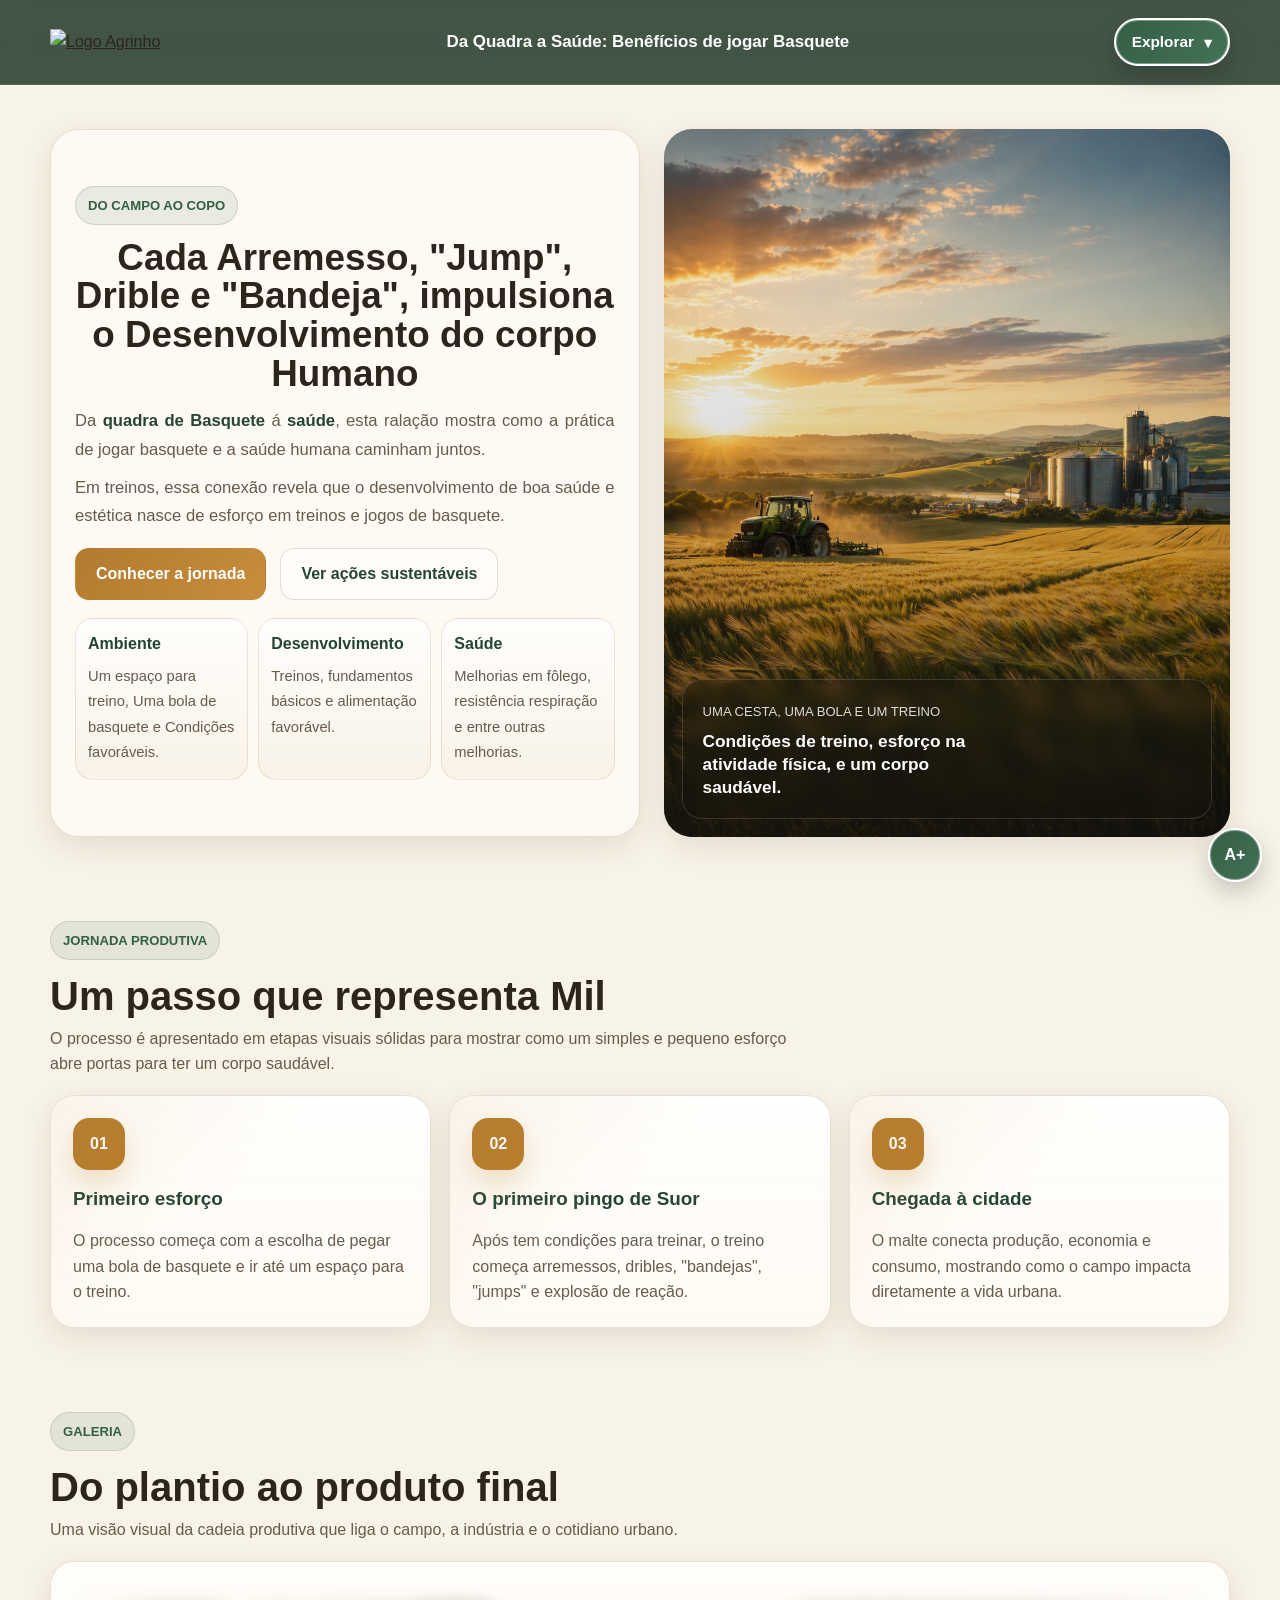
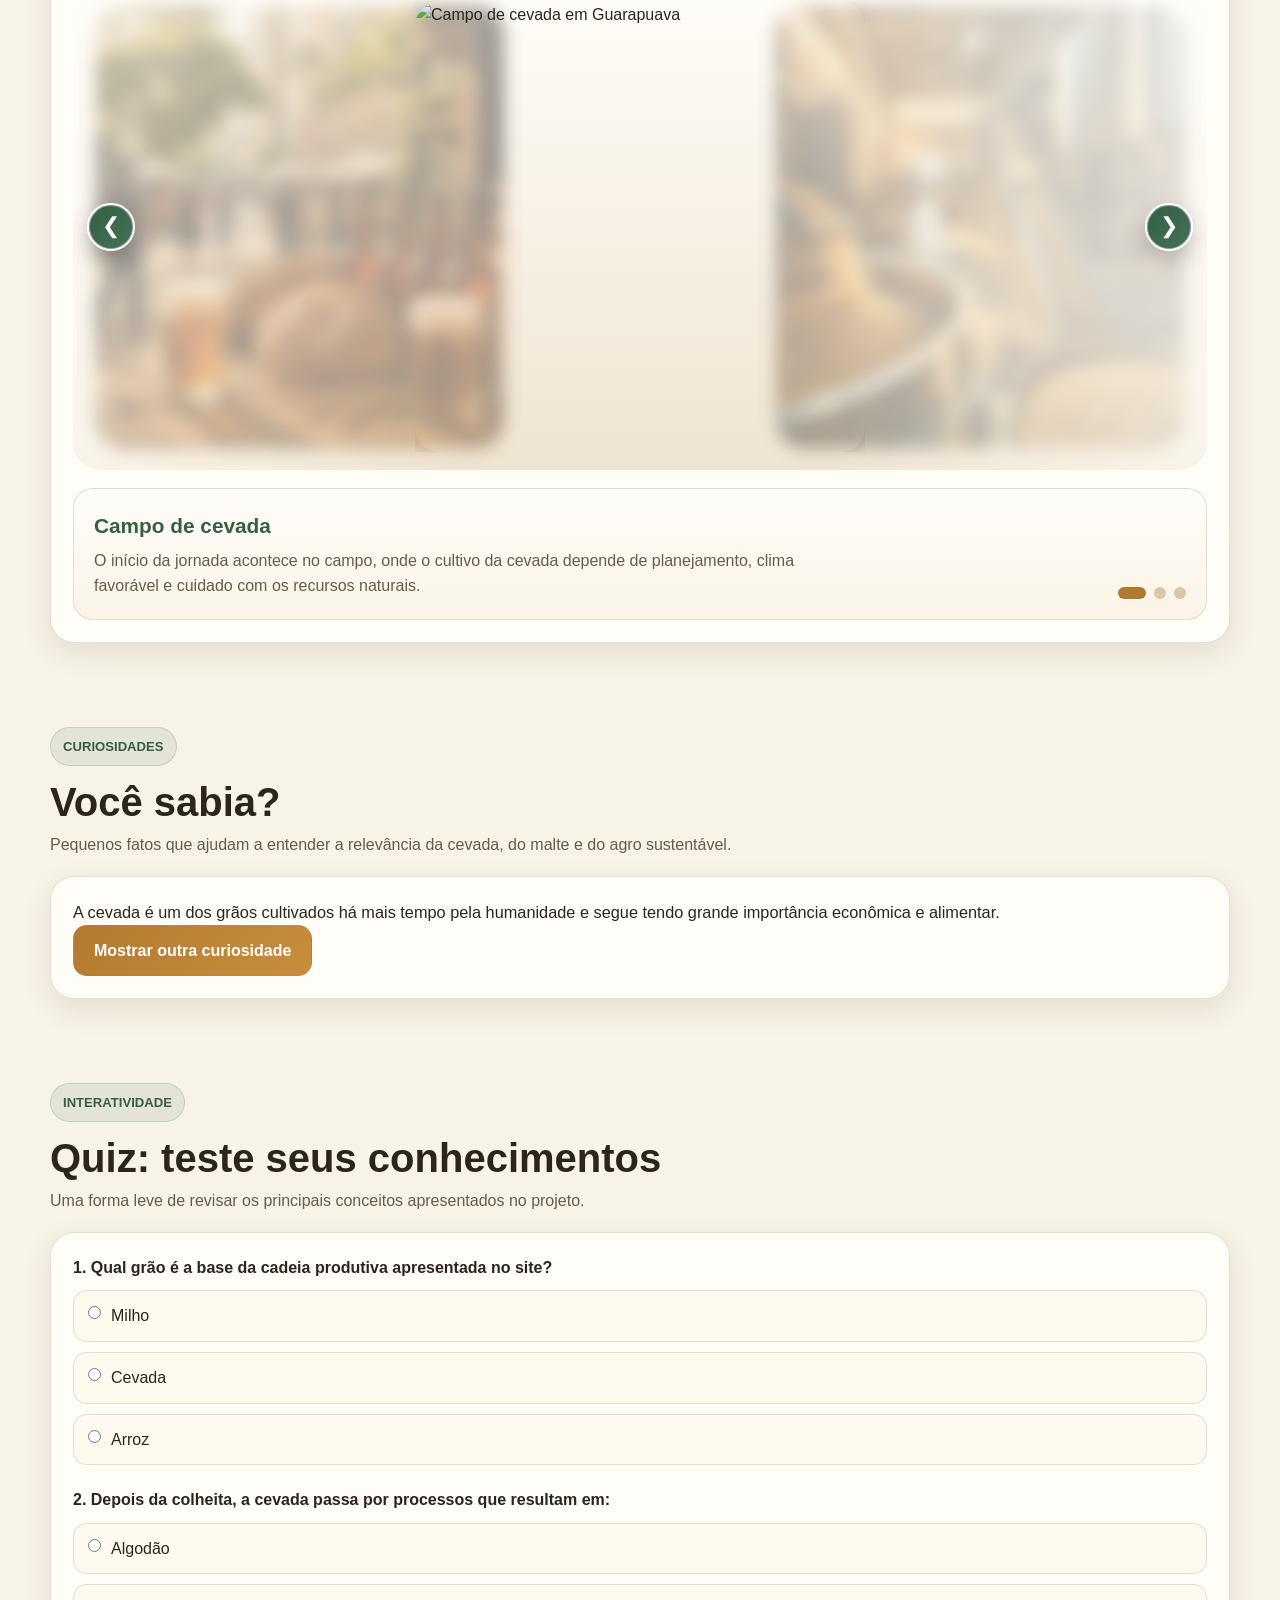
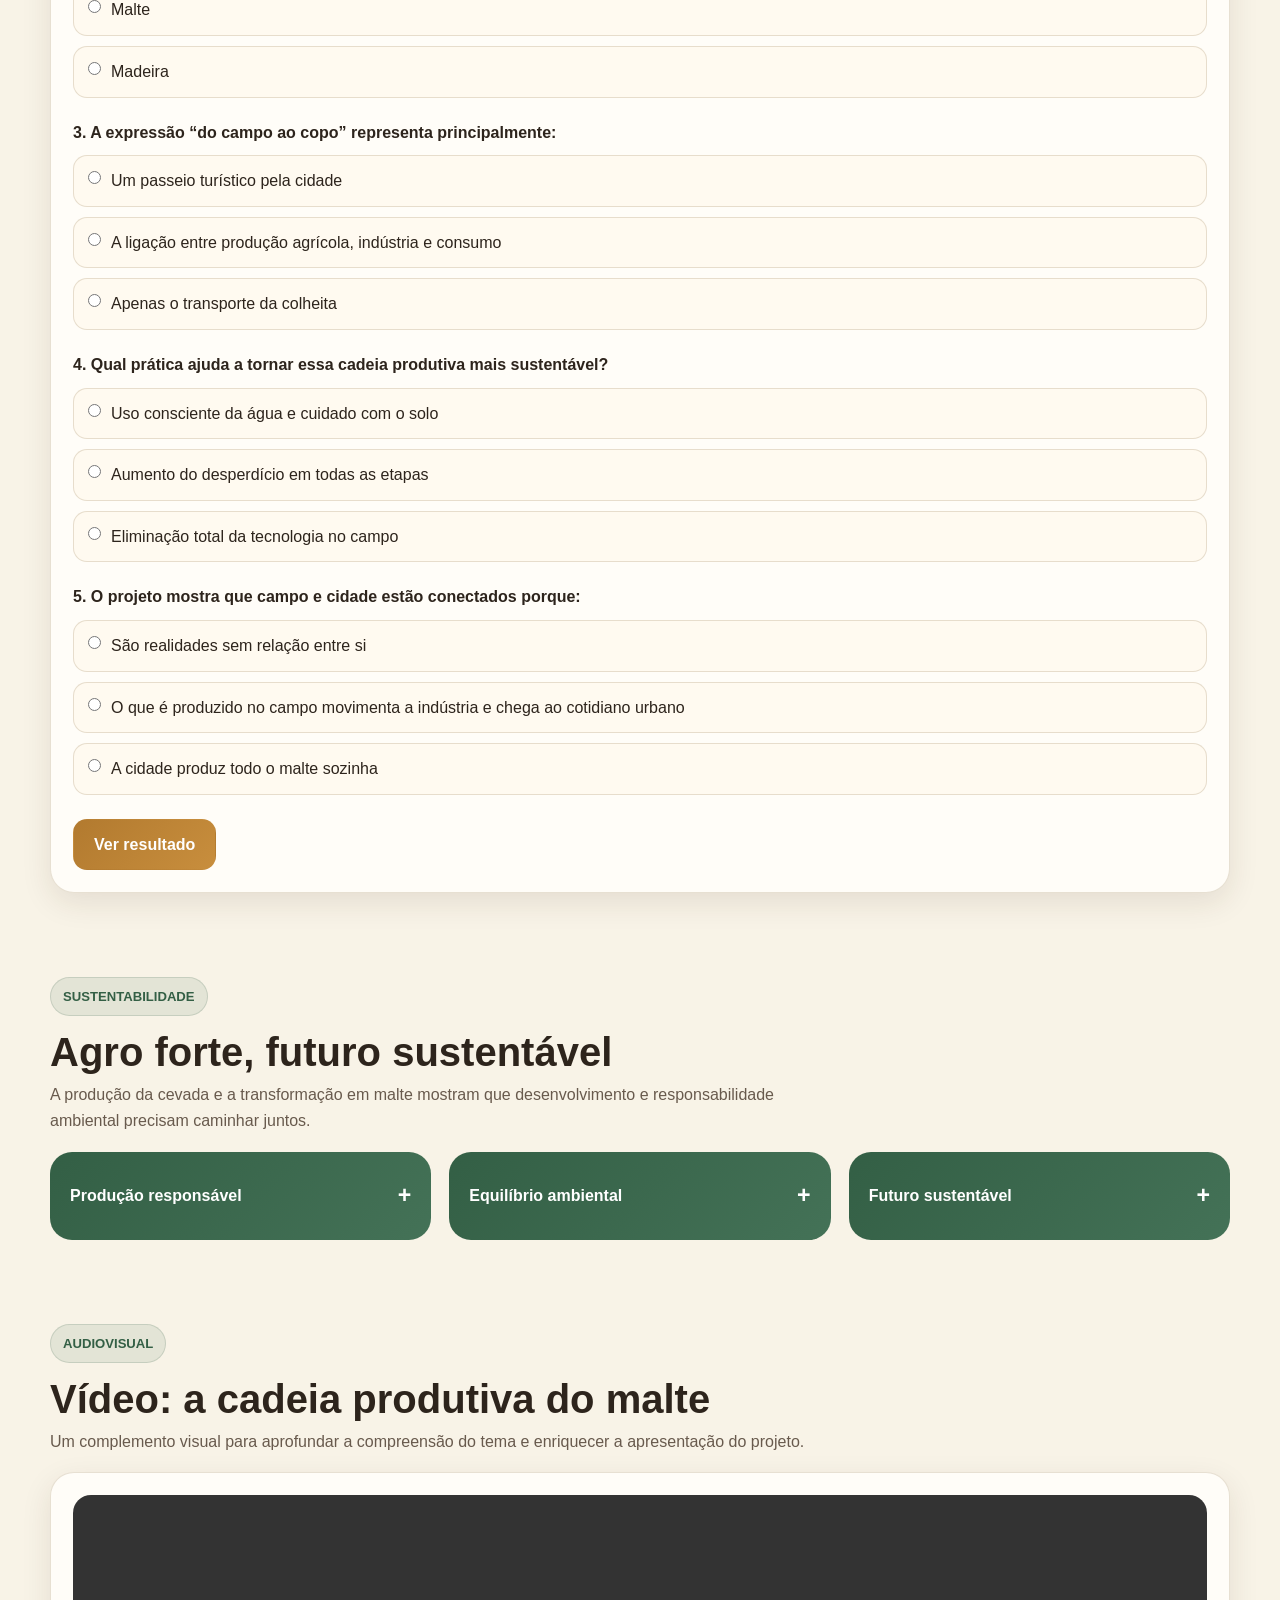
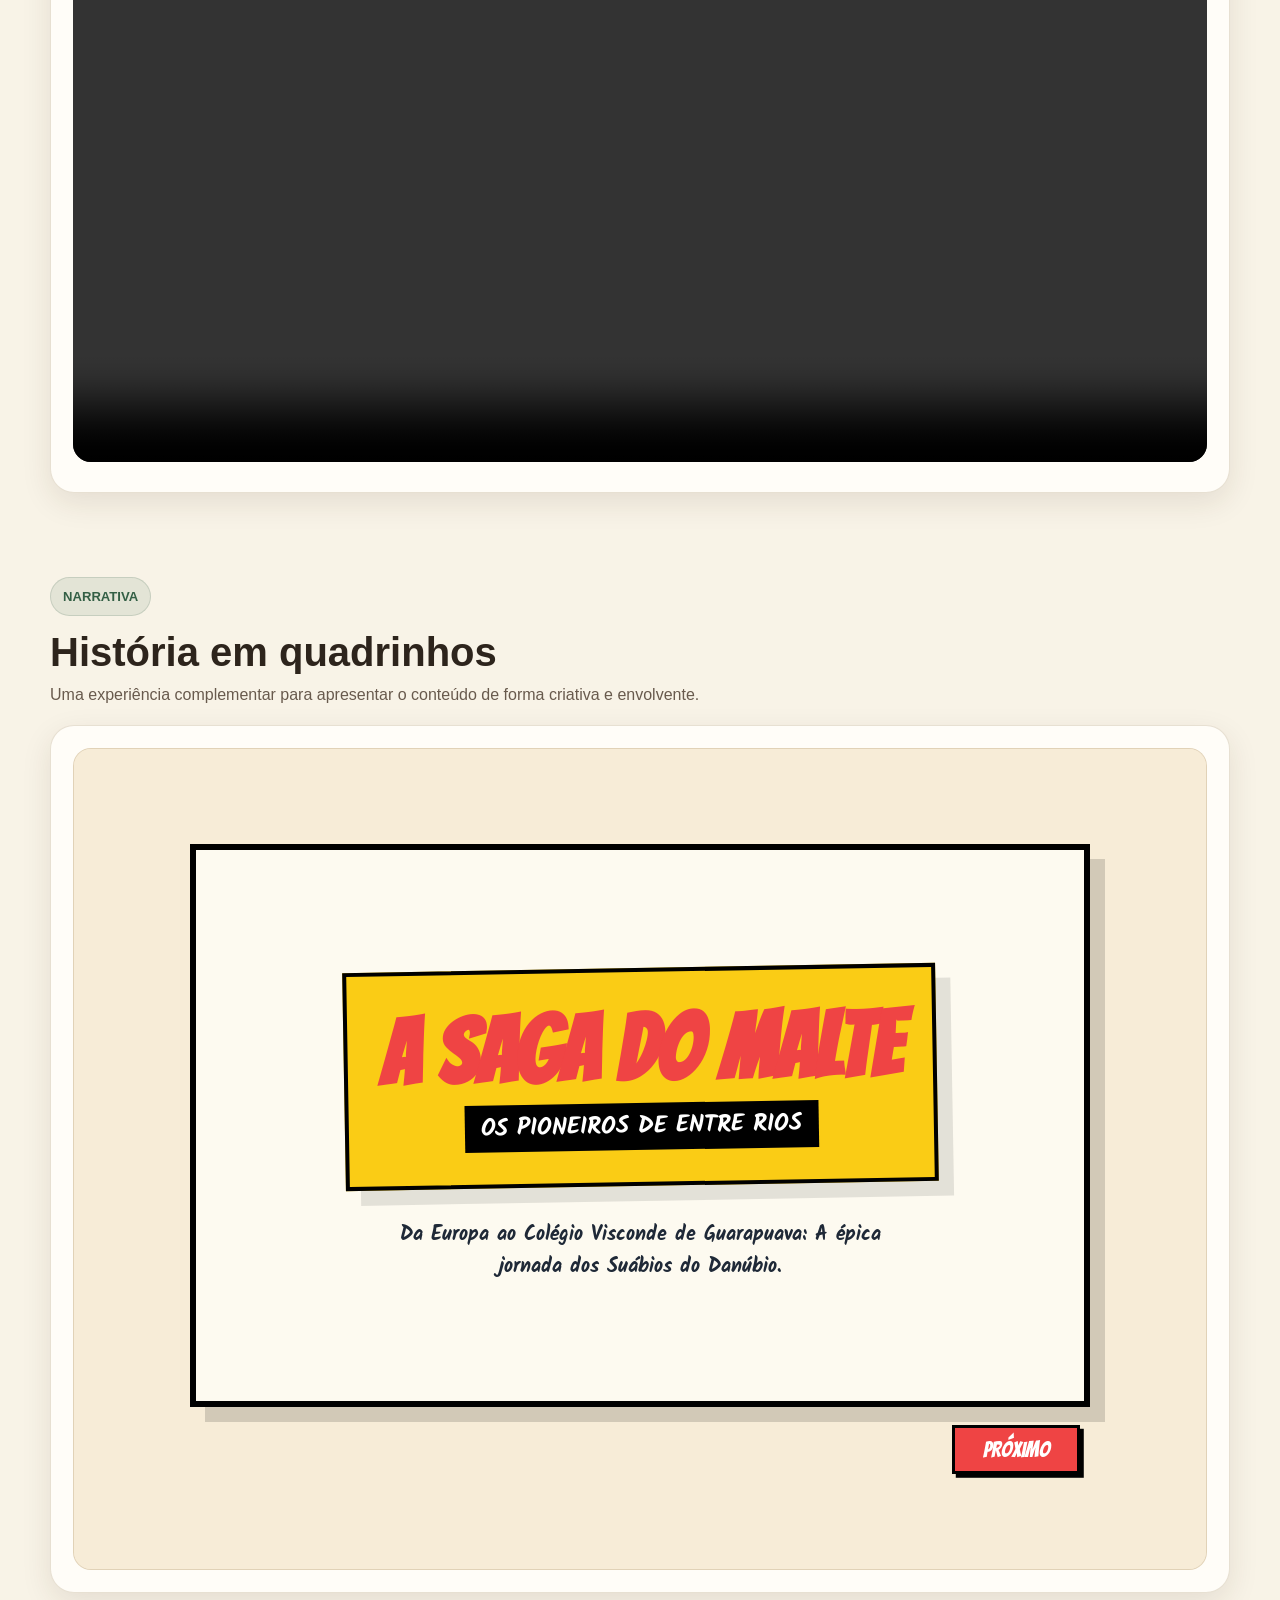
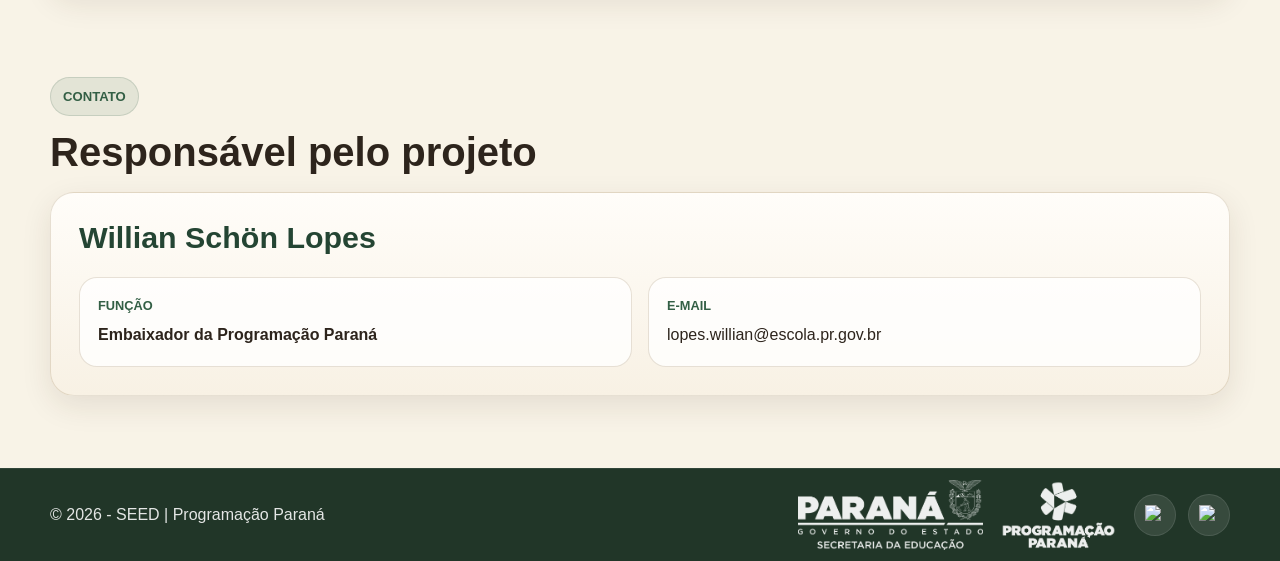
==== index.html @ a64a6c8f "Update index.html" ====
<!DOCTYPE html>
<html lang="pt-BR">
<head>
  <meta charset="UTF-8" />
  <meta name="viewport" content="width=device-width, initial-scale=1.0" />
  <title>Do Campo ao Copo</title>
  <meta name="description" content="Projeto sobre a jornada da cevada ao malte, conectando agro, tecnologia, sustentabilidade e cidade." />
  <link rel="stylesheet" href="style.css" />
</head>
<body>
  <!-- Cabeçalho fixo: reúne logo, título do projeto e menus de navegação. -->
  <header class="header" id="topo">
    <div class="header-inner">
      <a class="logo" href="#inicio" aria-label="Voltar ao início">
        <img src="./img/logo.png" alt="Logo Agrinho" />
      </a>

      <div class="site-title">Da Quadra a Saúde: Benêfícios de jogar Basquete</div>

      <nav class="navbar" aria-label="Navegação principal">
        <!-- Menu desktop: botão "Explorar" abre a lista de seções do site. -->
        <div class="nav-desktop">
          <div class="nav-more">
            <button class="nav-more-btn" id="nav-more-btn" type="button" aria-expanded="false" aria-controls="nav-more-panel">
              <span>Explorar</span>
              <span class="nav-more-arrow" aria-hidden="true">▾</span>
            </button>
            <div class="nav-more-panel" id="nav-more-panel">
              <a href="#jornada">Jornada</a>
              <a href="#galeria">Galeria</a>
              <a href="#curiosidades">Curiosidades</a>
              <a href="#quiz">Quiz</a>
              <a href="#sustentabilidade">Sustentabilidade</a>
              <a href="#video">Vídeo</a>
              <a href="#hq">HQ</a>
              <a href="#contato">Contato</a>
            </div>
          </div>
        </div>

        <!-- Menu mobile: aparece em telas menores e é controlado pelo script.js. -->
        <button class="hamburger" id="menu-toggle" aria-label="Abrir menu" aria-controls="nav-links" aria-expanded="false">
          ☰
        </button>

        <ul class="nav-links" id="nav-links">
          <li><a href="#jornada">Jornada</a></li>
          <li><a href="#galeria">Galeria</a></li>
          <li><a href="#curiosidades">Curiosidades</a></li>
          <li><a href="#quiz">Quiz</a></li>
          <li><a href="#sustentabilidade">Sustentabilidade</a></li>
          <li><a href="#video">Vídeo</a></li>
          <li><a href="#hq">HQ</a></li>
          <li><a href="#contato">Contato</a></li>
        </ul>
      </nav>
    </div>
  </header>

  <!-- Botão flutuante de acessibilidade: abre opções de fonte e alto contraste. -->
  <button id="accessibility-btn" class="accessibility-fixed" aria-label="Menu de acessibilidade" aria-expanded="false">
    A+
  </button>

  <div id="accessibility-menu" class="accessibility-menu hidden" role="dialog" aria-label="Menu de acessibilidade">
    <button type="button" data-accessibility-action="increase-font">Aumentar fonte</button>
    <button type="button" data-accessibility-action="decrease-font">Diminuir fonte</button>
    <button type="button" data-accessibility-action="toggle-contrast">Alto contraste</button>
  </div>

  <main>
    <!-- Início/Hero: apresenta o tema central e os principais caminhos do site. -->
    <section id="inicio" class="hero-section reveal">
      <div class="hero-shell">
        <div class="hero-copy">
          <span class="eyebrow">Do campo ao copo</span>
          <h1>Cada Arremesso, "Jump", Drible e "Bandeja", impulsiona o Desenvolvimento do corpo Humano</h1>
          <p>
            Da <strong>quadra de Basquete</strong> á <strong> saúde</strong>,
            esta ralação mostra como a prática de jogar basquete e a saúde humana caminham juntos.
          </p>
          <p>
            Em treinos, essa conexão revela que o desenvolvimento de boa saúde e estética nasce de esforço em treinos e jogos de basquete.
        
          </p>

          <div class="hero-actions">
            <a class="action-btn" href="#jornada">Conhecer a jornada</a>
            <a class="secondary-btn" href="#sustentabilidade">Ver ações sustentáveis</a>
          </div>

          <div class="hero-points" aria-label="Pontos centrais do projeto">
            <div class="hero-point">
              <strong>Ambiente</strong>
              <span> Um espaço para treino, Uma bola de basquete e Condições favoráveis.</span>
            </div>
            <div class="hero-point">
              <strong>Desenvolvimento</strong>
              <span>Treinos, fundamentos básicos e alimentação favorável.</span>
            </div>
            <div class="hero-point">
              <strong>Saúde</strong>
              <span>Melhorias em fôlego, resistência respiração e entre outras melhorias.</span>
            </div>
          </div>
        </div>

        <div class="hero-visual">
          <div class="hero-image-card">
            <img src="./img/Hero.png" alt="Campo de cevada em Guarapuava" />
            <div class="hero-image-overlay">
              <span>Uma cesta, uma bola e um treino</span>
              <strong>Condições de treino, esforço na atividade física, e um corpo saudável.</strong>
            </div>
          </div>
        </div>
      </div>
    </section>

    <!-- Jornada: explica as etapas da cadeia produtiva da cevada ao malte. -->
    <section id="jornada" class="content-section reveal">
      <div class="section-heading">
        <span class="section-tag">Jornada produtiva</span>
        <h2>Um passo que representa Mil</h2>
        <p>O processo é apresentado em etapas visuais sólidas para mostrar como um simples e pequeno esforço abre portas para ter um corpo saudável.</p>
      </div>

      <div class="process-grid">
        <article class="surface-block process-card">
          <div class="process-number">01</div>
          <h3>Primeiro esforço</h3>
          <p>O processo começa com a escolha de pegar uma bola de basquete e ir até um espaço para o treino.</p>
        </article>

        <article class="surface-block process-card">
          <div class="process-number">02</div>
          <h3>O primeiro pingo de Suor</h3>
          <p>Após tem condições para treinar, o treino começa arremessos, dribles, "bandejas", "jumps" e explosão de reação.</p>
        </article>

        <article class="surface-block process-card">
          <div class="process-number">03</div>
          <h3>Chegada à cidade</h3>
          <p>O malte conecta produção, economia e consumo, mostrando como o campo impacta diretamente a vida urbana.</p>
        </article>
      </div>
    </section>

    <!-- Galeria: carrossel de imagens controlado por botões, pontos e rotação automática. -->
    <section id="galeria" class="content-section reveal">
      <div class="section-heading">
        <span class="section-tag">Galeria</span>
        <h2>Do plantio ao produto final</h2>
        <p>Uma visão visual da cadeia produtiva que liga o campo, a indústria e o cotidiano urbano.</p>
      </div>

      <div class="surface-block gallery-block">
        <div class="carousel-wrapper">
          <img class="carousel-preview preview-left" id="carousel-preview-left" alt="" aria-hidden="true" />
          <img class="carousel-preview preview-right" id="carousel-preview-right" alt="" aria-hidden="true" />

          <button class="carousel-btn left" type="button" data-carousel-direction="-1" aria-label="Imagem anterior">&#10094;</button>

          <div class="carousel-slide" id="carousel-slide"></div>

          <button class="carousel-btn right" type="button" data-carousel-direction="1" aria-label="Próxima imagem">&#10095;</button>
        </div>

        <div class="carousel-caption">
          <div>
            <h3 id="carousel-title"></h3>
            <p id="carousel-description"></p>
          </div>
          <div class="carousel-dots" id="carousel-dots" aria-label="Indicadores do carrossel"></div>
        </div>
      </div>
    </section>

    <!-- Curiosidades: mostra frases alternadas pelo botão "Mostrar outra curiosidade". -->
    <section id="curiosidades" class="content-section reveal">
      <div class="section-heading">
        <span class="section-tag">Curiosidades</span>
        <h2>Você sabia?</h2>
        <p>Pequenos fatos que ajudam a entender a relevância da cevada, do malte e do agro sustentável.</p>
      </div>

      <div class="surface-block info-box">
        <p id="fact-text">A cevada é um dos grãos cultivados há mais tempo pela humanidade e segue tendo grande importância econômica e alimentar.</p>
        <button id="fact-btn" class="action-btn" type="button">Mostrar outra curiosidade</button>
      </div>
    </section>

    <!-- Quiz: formulário interativo que calcula a pontuação no JavaScript. -->
    <section id="quiz" class="content-section reveal">
      <div class="section-heading">
        <span class="section-tag">Interatividade</span>
        <h2>Quiz: teste seus conhecimentos</h2>
        <p>Uma forma leve de revisar os principais conceitos apresentados no projeto.</p>
      </div>

      <form id="quiz-form" class="surface-block quiz-form">
        <div class="quiz-question">
          <p><strong>1.</strong> Qual grão é a base da cadeia produtiva apresentada no site?</p>
          <label><input type="radio" name="q1" value="errado" /> Milho</label>
          <label><input type="radio" name="q1" value="certo" /> Cevada</label>
          <label><input type="radio" name="q1" value="errado" /> Arroz</label>
        </div>

        <div class="quiz-question">
          <p><strong>2.</strong> Depois da colheita, a cevada passa por processos que resultam em:</p>
          <label><input type="radio" name="q2" value="errado" /> Algodão</label>
          <label><input type="radio" name="q2" value="certo" /> Malte</label>
          <label><input type="radio" name="q2" value="errado" /> Madeira</label>
        </div>

        <div class="quiz-question">
          <p><strong>3.</strong> A expressão “do campo ao copo” representa principalmente:</p>
          <label><input type="radio" name="q3" value="errado" /> Um passeio turístico pela cidade</label>
          <label><input type="radio" name="q3" value="certo" /> A ligação entre produção agrícola, indústria e consumo</label>
          <label><input type="radio" name="q3" value="errado" /> Apenas o transporte da colheita</label>
        </div>

        <div class="quiz-question">
          <p><strong>4.</strong> Qual prática ajuda a tornar essa cadeia produtiva mais sustentável?</p>
          <label><input type="radio" name="q4" value="certo" /> Uso consciente da água e cuidado com o solo</label>
          <label><input type="radio" name="q4" value="errado" /> Aumento do desperdício em todas as etapas</label>
          <label><input type="radio" name="q4" value="errado" /> Eliminação total da tecnologia no campo</label>
        </div>

        <div class="quiz-question">
          <p><strong>5.</strong> O projeto mostra que campo e cidade estão conectados porque:</p>
          <label><input type="radio" name="q5" value="errado" /> São realidades sem relação entre si</label>
          <label><input type="radio" name="q5" value="certo" /> O que é produzido no campo movimenta a indústria e chega ao cotidiano urbano</label>
          <label><input type="radio" name="q5" value="errado" /> A cidade produz todo o malte sozinha</label>
        </div>

        <button type="submit" class="action-btn quiz-submit-btn">Ver resultado</button>
      </form>

      <div id="quiz-result" class="surface-block quiz-result" aria-live="polite"></div>
    </section>

    <!-- Sustentabilidade: cards expansíveis com conteúdo complementar. -->
    <section id="sustentabilidade" class="content-section reveal">
      <div class="section-heading">
        <span class="section-tag">Sustentabilidade</span>
        <h2>Agro forte, futuro sustentável</h2>
        <p>A produção da cevada e a transformação em malte mostram que desenvolvimento e responsabilidade ambiental precisam caminhar juntos.</p>
      </div>

      <div class="cards-grid">
        <article class="info-card expandable-card">
          <button class="card-toggle" type="button" aria-expanded="false">
            <span>Produção responsável</span>
            <span class="card-icon">+</span>
          </button>
          <div class="card-content">
            <p>Produzir com qualidade exige planejamento, tecnologia e boas práticas agrícolas desde o preparo do solo até a colheita.</p>
          </div>
        </article>

        <article class="info-card expandable-card">
          <button class="card-toggle" type="button" aria-expanded="false">
            <span>Equilíbrio ambiental</span>
            <span class="card-icon">+</span>
          </button>
          <div class="card-content">
            <p>O uso consciente da água, a preservação do solo e a redução de desperdícios ajudam a manter a produtividade sem comprometer o meio ambiente.</p>
          </div>
        </article>

        <article class="info-card expandable-card">
          <button class="card-toggle" type="button" aria-expanded="false">
            <span>Futuro sustentável</span>
            <span class="card-icon">+</span>
          </button>
          <div class="card-content">
            <p>Pensar no amanhã significa fortalecer o agro hoje com soluções que respeitem os recursos naturais e contribuam para as próximas gerações.</p>
          </div>
        </article>
      </div>
    </section>

    <!-- Vídeo: recurso audiovisual local sobre a cadeia produtiva. -->
    <section id="video" class="content-section reveal">
      <div class="section-heading">
        <span class="section-tag">Audiovisual</span>
        <h2>Vídeo: a cadeia produtiva do malte</h2>
        <p>Um complemento visual para aprofundar a compreensão do tema e enriquecer a apresentação do projeto.</p>
      </div>

      <div class="surface-block video-shell">
        <div class="video-container">
          <video controls>
            <source src="./img/Clipe.mp4" type="video/mp4" />
            Seu navegador não suporta vídeo.
          </video>
        </div>
      </div>
    </section>

    <!-- HQ: conteúdo incorporado em iframe e sincronizado com a acessibilidade do site. -->
    <section id="hq" class="content-section reveal">
      <div class="section-heading">
        <span class="section-tag">Narrativa</span>
        <h2>História em quadrinhos</h2>
        <p>Uma experiência complementar para apresentar o conteúdo de forma criativa e envolvente.</p>
      </div>

      <div class="surface-block hq-shell">
        <div class="hq-frame-container">
          <iframe src="./HQ/hq.html" title="História em Quadrinhos" loading="lazy" allowfullscreen></iframe>
        </div>
      </div>
    </section>

    <!-- Contato: identificação do responsável pelo projeto. -->
    <section id="contato" class="content-section reveal">
      <div class="section-heading">
        <span class="section-tag">Contato</span>
        <h2>Responsável pelo projeto</h2>
      </div>

      <div class="surface-block contact-card-professional">
        <h3>Willian Schön Lopes</h3>

        <div class="contact-info-grid">
          <div class="contact-info-item">
            <span class="contact-label">Função</span>
            <strong>Embaixador da Programação Paraná</strong>
          </div>
          <div class="contact-info-item">
            <span class="contact-label">E-mail</span>
            <a href="mailto:lopes.willian@escola.pr.gov.br">lopes.willian@escola.pr.gov.br</a>
          </div>
        </div>
      </div>
    </section>
  </main>

  <!-- Rodapé: créditos, logos institucionais e redes sociais. -->
  <footer>
    <div class="footer-inner">
      <p class="footer-copy">&copy; 2026 - SEED | Programação Paraná</p>

      <div class="footer-right-cluster">
        <div class="footer-logos" aria-label="Logos institucionais">
          <img src="./img/SEED - Educação - Horizontal_OUTLINE _NEGATIVA.png" alt="Logo SEED" class="footer-logo footer-logo-nre" />
          <img src="./img/ProgramacaoParana_logo-vertical-mono-branca.png" alt="Logo da Programação Paraná" class="footer-logo footer-logo-programacao" />
        </div>

        <div class="social-links">
          <a href="https://github.com/schonlopes" target="_blank" rel="noreferrer">
            <img src="./img/github.png" alt="GitHub" class="social-icon" />
          </a>
          <a href="https://www.instagram.com/schonlopes" target="_blank" rel="noreferrer">
            <img src="./img/instagram.png" alt="Instagram" class="social-icon" />
          </a>
        </div>
      </div>
    </div>
  </footer>

  <script src="script.js"></script>
</body>
</html>
---- style.css ----
:root {
  /*
    GUIA RAPIDO
    Para mudar a identidade visual, comece por estas variaveis.
    O restante do CSS usa var(...), entao uma troca aqui se espalha pelo site.

    MAPA DE USO DAS CORES
    --color-bg: fundo geral da pagina.
    --color-bg-soft: fundo das alternativas do quiz.
    --color-surface e --color-surface-solid: blocos, cards, galeria, quiz, video e HQ.
    --color-text e --color-text-soft: textos principais e textos de apoio.
    --color-line: bordas suaves de cards, seções e caixas.
    --color-primary: selos, títulos menores, botões verdes e destaques.
    --color-primary-dark: textos fortes, links destacados e estados de hover.
    --color-primary-light: gradientes de botões verdes e cards expansíveis.
    --color-accent: botões principais, foco de teclado, pontos ativos e links em hover.
    --color-footer, --color-header e --color-header-mobile: rodapé, cabeçalho desktop e menu mobile.
    --contrast-*: paleta aplicada quando o modo de alto contraste está ativo.
  */

  /* 1. Cores principais */
  --color-bg: #f8f3e7;
  --color-bg-soft: #fffaf0;
  --color-surface: rgba(255, 251, 244, 0.82);
  --color-surface-solid: #fffdf8;
  --color-text: #2d241c;
  --color-text-soft: #685a4d;
  --color-line: rgba(120, 90, 40, 0.18);

  /* 2. Cores da marca */
  --color-primary: #335f45;
  --color-primary-dark: #244533;
  --color-primary-light: #447257;
  --color-accent: #b27a2f;
  --color-accent-dark: #b67b28;
  --color-accent-bright: #c88e3d;

  /* 3. Cores de apoio */
  --color-white: #fff;
  --color-white-soft: #fff8ea;
  --color-paper: #fffdf9;
  --color-paper-soft: #faf4e8;
  --color-paper-warm: #f8f1e4;
  --color-sand: #efe4d0;
  --color-hq-paper: #f7ecd7;
  --color-dot: #d9c7a5;
  --color-footer: #213628;
  --color-header: rgba(40, 63, 47, 0.88);
  --color-header-line: rgba(255, 255, 255, 0.08);
  --color-header-mobile: rgba(33, 54, 40, 0.98);
  --color-nav-text: rgba(255, 255, 255, 0.92);
  --color-nav-strong: rgba(255, 255, 255, 0.96);

  /* 4. Alto contraste */
  --contrast-bg: #000;
  --contrast-surface: #111;
  --contrast-hover: #222;
  --contrast-text: #fff;
  --contrast-accent: #ff0;
  --contrast-muted: #666;

  /* 5. Medidas reutilizaveis */
  --shadow: 0 10px 30px rgba(59, 39, 17, 0.10);
  --shadow-strong: 0 20px 40px rgba(0, 0, 0, 0.25);
  --radius-lg: 24px;
  --container: 1180px;

  /* Apelidos curtos usados no CSS abaixo para evitar repetir nomes longos. */
  --bg: var(--color-bg);
  --bg-soft: var(--color-bg-soft);
  --surface: var(--color-surface);
  --surface-strong: var(--color-surface-solid);
  --text: var(--color-text);
  --muted: var(--color-text-soft);
  --line: var(--color-line);
  --primary: var(--color-primary);
  --primary-strong: var(--color-primary-dark);
  --accent: var(--color-accent);
}

/* Reset básico: remove espaçamentos padrão e facilita cálculo de largura. */
* {
  margin: 0;
  padding: 0;
  box-sizing: border-box;
}

html {
  font-size: 100%;
  scroll-behavior: smooth;
}

body {
  font-family: Arial, sans-serif;
  line-height: 1.6;
  font-size: 1rem;
  color: var(--text);
  background: var(--bg);
}

img {
  max-width: 100%;
  display: block;
}

a {
  color: inherit;
}

button,
input {
  font: inherit;
}

:focus-visible {
  outline: 3px solid var(--accent);
  outline-offset: 3px;
}

section {
  scroll-margin-top: 104px;
}

/* CABEÇALHO E NAVEGAÇÃO */
.header {
  position: sticky;
  top: 0;
  z-index: 1000;
  backdrop-filter: blur(14px);
  background: var(--color-header);
  border-bottom: 1px solid var(--color-header-line);
}

.header-inner,
.footer-inner,
.hero-section,
.content-section {
  width: min(calc(100% - 32px), var(--container));
  margin: 0 auto;
}

.header-inner {
  display: flex;
  align-items: center;
  justify-content: space-between;
  gap: 20px;
  min-height: 84px;
}

.logo img {
  width: 132px;
  height: auto;
  object-fit: contain;
  transition: transform 0.25s ease;
}

.logo,
.navbar {
  flex-shrink: 0;
}

.logo:hover img {
  transform: scale(1.04);
}

.site-title {
  flex: 1;
  min-width: 0;
  text-align: center;
  color: var(--color-white);
  font-size: 1.06rem;
  font-weight: 700;
  letter-spacing: 0;
  line-height: 1.25;
}

.navbar {
  position: relative;
}

.nav-desktop {
  display: flex;
  align-items: center;
  gap: 10px;
}

.hamburger {
  display: none;
  background: transparent;
  font-size: 1.7rem;
  color: var(--color-white);
  border: none;
  cursor: pointer;
}

.nav-links {
  list-style: none;
  display: none;
  gap: 8px;
}

.nav-links a {
  text-decoration: none;
  color: var(--color-nav-text);
  font-weight: 700;
  font-size: 0.96rem;
  padding: 10px 14px;
  border-radius: 999px;
  transition: background 0.25s ease, color 0.25s ease, transform 0.25s ease;
}

.nav-links a:hover,
.nav-links a:focus-visible {
  background: rgba(255, 255, 255, 0.12);
  color: var(--color-white-soft);
  transform: translateY(-1px);
}

.nav-more {
  position: relative;
}

.nav-more-btn {
  min-height: 44px;
  padding: 10px 16px;
  border-radius: 999px;
  font-weight: 700;
  font-size: 0.96rem;
  cursor: pointer;
  display: inline-flex;
  align-items: center;
  gap: 10px;
}

.nav-more-arrow {
  font-size: 0.95rem;
  line-height: 1;
  transform: translateY(1px);
  transition: transform 0.25s ease;
}

.nav-more.open .nav-more-arrow {
  transform: rotate(180deg) translateY(-1px);
}

.nav-more-panel {
  position: absolute;
  right: 0;
  top: calc(100% + 10px);
}

.nav-more-btn,
.carousel-btn,
.accessibility-fixed {
  appearance: none;
  border: 2px solid var(--color-white);
  background: linear-gradient(135deg, var(--primary) 0%, var(--color-primary-light) 100%);
  color: var(--color-white);
  box-shadow: inset 0 0 0 1px rgba(255, 255, 255, 0.34), 0 10px 24px rgba(0, 0, 0, 0.20);
  transition: background 0.25s ease, border-color 0.25s ease, box-shadow 0.25s ease, color 0.25s ease;
}

.nav-more-btn:hover,
.nav-more-btn:focus-visible,
.carousel-btn:hover,
.carousel-btn:focus-visible,
.accessibility-fixed:hover,
.accessibility-fixed:focus-visible {
  background: linear-gradient(135deg, var(--accent) 0%, var(--color-accent-bright) 100%);
  border-color: var(--color-white);
  color: var(--color-white);
  box-shadow: inset 0 0 0 1px rgba(255, 255, 255, 0.38), 0 10px 24px rgba(178, 122, 47, 0.28);
}

/* ESTRUTURA GERAL DAS SEÇÕES */
main {
  padding: 34px 0 72px;
}

/* HERO: primeira área visual do site, com chamada, botões e imagem principal. */
.hero-section {
  display: grid;
  gap: 20px;
  padding-top: 10px;
}

.hero-shell {
  display: grid;
  grid-template-columns: minmax(0, 1.02fr) minmax(360px, 0.98fr);
  gap: 24px;
  align-items: stretch;
}

.hero-copy,
.surface-block {
  border: 1px solid var(--line);
  background: var(--surface);
  box-shadow: var(--shadow);
  backdrop-filter: blur(8px);
}

.hero-copy {
  padding: 24px;
  border-radius: 28px;
  display: flex;
  flex-direction: column;
  justify-content: center;
  min-height: 100%;
  height: 100%;
}

.eyebrow,
.section-tag {
  display: inline-flex;
  align-items: center;
  gap: 8px;
  width: fit-content;
  font-size: 0.82rem;
  font-weight: 700;
  letter-spacing: 0;
  text-transform: uppercase;
  color: var(--primary);
  background: rgba(51, 95, 69, 0.10);
  border: 1px solid rgba(51, 95, 69, 0.16);
  padding: 8px 12px;
  border-radius: 999px;
}

.hero-copy h1 {
  margin: 14px 0 14px;
  font-size: 2.3rem;
  line-height: 1.05;
  letter-spacing: 0;
  max-width: 36ch;
  text-align: center;
}

.hero-copy p {
  color: var(--muted);
  font-size: 1.04rem;
  line-height: 1.7;
  max-width: 100%;
  text-align: justify;
}

.hero-copy p strong {
  color: var(--primary-strong);
}

.hero-copy p + p {
  margin-top: 10px;
}

.hero-actions {
  display: flex;
  flex-wrap: wrap;
  gap: 14px;
  margin-top: 18px;
}

/* Botões reutilizáveis: usados no hero, curiosidades e envio do quiz. */
.action-btn,
.secondary-btn,
.card-toggle,
.dot {
  transition: transform 0.22s ease, background-color 0.22s ease, border-color 0.22s ease, opacity 0.22s ease;
}

.action-btn,
.secondary-btn {
  display: inline-flex;
  align-items: center;
  justify-content: center;
  min-height: 48px;
  padding: 12px 20px;
  border-radius: 14px;
  font-weight: 700;
  text-decoration: none;
  border: 1px solid transparent;
  cursor: pointer;
}

.action-btn {
  background: linear-gradient(135deg, var(--accent) 0%, var(--color-accent-bright) 100%);
  color: var(--color-white);
}

.secondary-btn {
  background: rgba(255, 255, 255, 0.56);
  color: var(--primary-strong);
  border-color: rgba(51, 95, 69, 0.18);
}

.action-btn:hover,
.secondary-btn:hover,
.card-toggle:hover,
.dot:hover {
  transform: translateY(-2px);
}

.hero-points {
  display: grid;
  grid-template-columns: repeat(3, minmax(0, 1fr));
  gap: 10px;
  margin-top: 18px;
}

.hero-point {
  padding: 12px 12px 14px;
  border: 1px solid rgba(120, 90, 40, 0.14);
  border-radius: 18px;
  background: linear-gradient(180deg, rgba(255, 255, 255, 0.78), rgba(248, 242, 231, 0.96));
}

.hero-point strong {
  display: block;
  margin-bottom: 6px;
  color: var(--primary-strong);
  font-size: 1rem;
}

.hero-point span {
  color: var(--muted);
  font-size: 0.92rem;
  line-height: 1.5;
}

.hero-shell > .hero-copy,
.hero-shell > .hero-visual {
  height: 100%;
}

.hero-visual {
  min-height: 100%;
  padding: 0;
  display: flex;
  align-self: stretch;
}

.hero-image-card {
  position: relative;
  overflow: hidden;
  border-radius: 28px;
  width: 100%;
  height: 100%;
  min-height: 480px;
  box-shadow: var(--shadow);
}

.hero-image-card::after {
  content: "";
  position: absolute;
  inset: 0;
  background: linear-gradient(180deg, rgba(21, 17, 13, 0.02) 0%, rgba(21, 17, 13, 0.14) 52%, rgba(21, 17, 13, 0.78) 100%);
}

.hero-image-card img {
  width: 100%;
  height: 100%;
  min-height: 480px;
  object-fit: cover;
}

.hero-image-overlay {
  position: absolute;
  left: 18px;
  right: 18px;
  bottom: 18px;
  z-index: 1;
  padding: 18px 20px;
  border-radius: 20px;
  color: var(--color-white);
  background: rgba(24, 20, 15, 0.30);
  border: 1px solid rgba(255, 255, 255, 0.14);
  backdrop-filter: blur(8px);
}

.hero-image-overlay span {
  display: inline-block;
  margin-bottom: 8px;
  font-size: 0.82rem;
  letter-spacing: 0;
  text-transform: uppercase;
  color: rgba(255, 255, 255, 0.84);
}

.hero-image-overlay strong {
  display: block;
  font-size: 1.08rem;
  line-height: 1.35;
  max-width: 28ch;
}

/* Títulos e blocos de conteúdo compartilhados pelas seções internas. */
.content-section {
  padding-top: 84px;
}

.section-heading {
  max-width: 760px;
  margin-bottom: 18px;
}

.section-heading h2 {
  margin: 14px 0 8px;
  font-size: 2.5rem;
  line-height: 1.1;
}

.section-heading p {
  color: var(--muted);
}

.surface-block {
  border-radius: var(--radius-lg);
  padding: 22px;
}

.gallery-block,
.video-shell,
.hq-shell,
.info-box,
.quiz-form,
.quiz-result {
  background: var(--surface-strong);
}

/* GALERIA/CARROSSEL: imagem, setas, legenda e indicadores. */
.carousel-wrapper {
  position: relative;
  display: flex;
  align-items: center;
  justify-content: center;
  aspect-ratio: 21 / 9;
  min-height: 340px;
  overflow: hidden;
  border-radius: 28px;
  background: linear-gradient(180deg, var(--color-paper) 0%, var(--color-sand) 100%);
}

.carousel-slide {
  position: relative;
  z-index: 1;
  width: auto;
  height: calc(100% - 36px);
  aspect-ratio: 1 / 1;
  overflow: hidden;
  display: flex;
  align-items: center;
  justify-content: center;
  padding: 0;
  transform-origin: center;
  transition: opacity 0.24s ease, transform 0.24s ease;
}

.carousel-slide img {
  width: 100%;
  height: 100%;
  max-width: 100%;
  object-fit: contain;
  border-radius: 24px;
  box-shadow: var(--shadow);
}

.carousel-preview {
  position: absolute;
  top: 50%;
  width: 34%;
  height: 86%;
  object-fit: cover;
  border-radius: 28px;
  filter: blur(8px);
  opacity: 0.38;
  transform: translateY(-50%) scale(1.06);
  transition: opacity 0.28s ease, transform 0.28s ease, filter 0.28s ease;
  pointer-events: none;
  user-select: none;
}

.carousel-wrapper.is-committing .carousel-preview {
  opacity: 0;
  transition-duration: 0.08s;
}

.carousel-wrapper.is-committing .carousel-slide {
  opacity: 1;
  transform: none;
  transition-duration: 0.08s;
}

.preview-left {
  left: 3%;
}

.preview-right {
  right: 3%;
}

.carousel-wrapper::before,
.carousel-wrapper::after {
  content: "";
  position: absolute;
  top: 0;
  bottom: 0;
  width: 34%;
  z-index: 0;
  pointer-events: none;
}

.carousel-wrapper::before {
  left: 0;
  background: linear-gradient(90deg, rgba(255, 253, 248, 0.64), rgba(255, 253, 248, 0));
}

.carousel-wrapper::after {
  right: 0;
  background: linear-gradient(270deg, rgba(255, 253, 248, 0.64), rgba(255, 253, 248, 0));
}

.carousel-wrapper.is-moving-next .carousel-slide {
  animation: film-current-to-left 0.46s cubic-bezier(0.22, 0.8, 0.24, 1) forwards;
}

.carousel-wrapper.is-moving-next .preview-right {
  animation: film-right-to-center 0.46s cubic-bezier(0.22, 0.8, 0.24, 1) forwards;
}

.carousel-wrapper.is-moving-next .preview-left {
  animation: film-left-out 0.46s cubic-bezier(0.22, 0.8, 0.24, 1) forwards;
}

.carousel-wrapper.is-moving-prev .carousel-slide {
  animation: film-current-to-right 0.46s cubic-bezier(0.22, 0.8, 0.24, 1) forwards;
}

.carousel-wrapper.is-moving-prev .preview-left {
  animation: film-left-to-center 0.46s cubic-bezier(0.22, 0.8, 0.24, 1) forwards;
}

.carousel-wrapper.is-moving-prev .preview-right {
  animation: film-right-out 0.46s cubic-bezier(0.22, 0.8, 0.24, 1) forwards;
}

@keyframes film-current-to-left {
  to {
    opacity: 0.36;
    filter: blur(6px);
    transform: translateX(-72%) scale(0.84);
  }
}

@keyframes film-current-to-right {
  to {
    opacity: 0.36;
    filter: blur(6px);
    transform: translateX(72%) scale(0.84);
  }
}

@keyframes film-right-to-center {
  to {
    right: 50%;
    opacity: 1;
    filter: blur(0);
    transform: translate(50%, -50%) scale(1);
  }
}

@keyframes film-left-to-center {
  to {
    left: 50%;
    opacity: 1;
    filter: blur(0);
    transform: translate(-50%, -50%) scale(1);
  }
}

@keyframes film-left-out {
  to {
    opacity: 0;
    transform: translate(-24%, -50%) scale(1.02);
  }
}

@keyframes film-right-out {
  to {
    opacity: 0;
    transform: translate(24%, -50%) scale(1.02);
  }
}

.carousel-btn {
  position: absolute;
  top: 50%;
  transform: translateY(-50%);
  width: 48px;
  height: 48px;
  border-radius: 50%;
  font-size: 1.35rem;
  cursor: pointer;
  z-index: 3;
}

.carousel-btn:focus-visible {
  outline: none;
}

.carousel-btn.left {
  left: 14px;
}

.carousel-btn.right {
  right: 14px;
}

.carousel-caption {
  display: flex;
  align-items: flex-end;
  justify-content: space-between;
  gap: 20px;
  margin-top: 18px;
  padding: 20px;
  border: 1px solid var(--line);
  border-radius: 20px;
  background: linear-gradient(180deg, var(--color-paper) 0%, var(--color-paper-soft) 100%);
}

.carousel-caption h3 {
  color: var(--primary);
  margin-bottom: 6px;
  font-size: 1.3rem;
}

.carousel-caption p {
  color: var(--muted);
  max-width: 740px;
}

.carousel-dots {
  display: flex;
  gap: 8px;
  flex-shrink: 0;
}

.dot {
  width: 12px;
  height: 12px;
  border-radius: 999px;
  border: none;
  background: var(--color-dot);
  cursor: pointer;
}

.dot.active {
  width: 28px;
  background: var(--accent);
}

/* CURIOSIDADES E QUIZ */
.info-box p {
  font-size: 1.02rem;
}

.quiz-question + .quiz-question {
  margin-top: 22px;
}

.quiz-question p {
  margin-bottom: 10px;
  font-weight: 700;
}

.quiz-question label {
  display: flex;
  align-items: flex-start;
  gap: 10px;
  padding: 12px 14px;
  margin-top: 10px;
  border: 1px solid var(--line);
  border-radius: 14px;
  background: var(--bg-soft);
  cursor: pointer;
}

.quiz-question input {
  margin-top: 3px;
}

.quiz-question:last-of-type {
  margin-bottom: 10px;
}

.quiz-submit-btn {
  margin-top: 14px;
}

.quiz-result {
  display: none;
  margin-top: 16px;
  font-weight: 700;
  color: var(--primary-strong);
}

.quiz-result.show {
  display: block;
}

/* JORNADA PRODUTIVA */
.process-grid {
  display: grid;
  grid-template-columns: repeat(3, minmax(0, 1fr));
  gap: 18px;
}

.process-card {
  position: relative;
  min-height: 100%;
  display: flex;
  flex-direction: column;
  gap: 14px;
  background: linear-gradient(180deg, rgba(255, 255, 255, 0.94), rgba(255, 250, 243, 0.98));
}

.process-card::after {
  content: "";
  position: absolute;
  inset: 0;
  border-radius: inherit;
  pointer-events: none;
  background: linear-gradient(135deg, rgba(214,161,86,0.12), transparent 45%);
}

.process-number {
  width: 52px;
  height: 52px;
  display: inline-flex;
  align-items: center;
  justify-content: center;
  border-radius: 16px;
  font-weight: 800;
  letter-spacing: 0;
  color: var(--color-white);
  background: linear-gradient(135deg, var(--accent), var(--color-accent-dark));
  box-shadow: 0 12px 26px rgba(182, 123, 40, 0.22);
}

.process-card h3 {
  font-size: 1.18rem;
  color: var(--primary-strong);
}

.process-card p {
  color: var(--muted);
}

/* SUSTENTABILIDADE: cards expansíveis abertos/fechados pelo JavaScript. */
.cards-grid {
  display: grid;
  grid-template-columns: repeat(3, minmax(0, 1fr));
  gap: 18px;
  align-items: stretch;
}

.info-card {
  align-self: stretch;
  height: 100%;
  background: transparent;
  border: none;
  box-shadow: none;
  backdrop-filter: none;
  display: flex;
  flex-direction: column;
  overflow: visible;
  border-radius: 22px;
}

.card-toggle {
  width: 100%;
  min-height: 88px;
  border: none;
  background: linear-gradient(135deg, var(--primary) 0%, var(--color-primary-light) 100%);
  color: var(--color-white);
  padding: 18px 20px;
  display: flex;
  align-items: center;
  justify-content: space-between;
  text-align: left;
  font-size: 1rem;
  font-weight: 700;
  cursor: pointer;
  border-radius: 22px;
}

.expandable-card.open .card-toggle {
  border-radius: 22px 22px 0 0;
}

.card-icon {
  font-size: 1.45rem;
  line-height: 1;
}

.card-content {
  display: none;
  padding: 18px 20px 22px;
  background: var(--surface-strong);
  min-height: 148px;
  flex: 1;
  border: 1px solid var(--line);
  border-top: none;
  border-radius: 0 0 22px 22px;
  box-shadow: var(--shadow);
}

.expandable-card.open .card-content {
  display: block;
}

/* VIDEO E HQ */
.video-container video {
  width: 100%;
  border-radius: 18px;
}

.hq-frame-container {
  border-radius: 18px;
  overflow: hidden;
  background: var(--color-hq-paper);
  border: 1px solid var(--line);
}

.hq-frame-container iframe {
  width: 100%;
  height: 820px;
  border: none;
  display: block;
  background: var(--color-hq-paper);
}

/* CONTATO */
.contact-card-professional {
  display: grid;
  gap: 22px;
  padding: 28px;
  background: linear-gradient(180deg, var(--color-paper) 0%, var(--color-paper-warm) 100%);
}

.contact-card-professional h3 {
  font-size: 1.9rem;
  line-height: 1.1;
  color: var(--primary-strong);
}

.contact-info-grid {
  display: grid;
  grid-template-columns: repeat(2, minmax(0, 1fr));
  gap: 16px;
}

.contact-info-item {
  display: grid;
  gap: 6px;
  padding: 18px;
  border-radius: 18px;
  border: 1px solid var(--line);
  background: rgba(255, 255, 255, 0.78);
}

.contact-label {
  font-size: 0.8rem;
  font-weight: 700;
  letter-spacing: 0;
  text-transform: uppercase;
  color: var(--primary);
}

.contact-info-item strong,
.contact-info-item a {
  font-size: 1rem;
  color: var(--text);
  text-decoration: none;
  word-break: break-word;
}

.contact-info-item a:hover,
.contact-info-item a:focus-visible {
  color: var(--accent);
}

/* RODAPÉ */
footer {
  background: var(--color-footer);
  color: var(--color-white);
  border-top: 1px solid var(--color-header-line);
}

.footer-inner {
  min-height: 92px;
  display: flex;
  align-items: center;
  justify-content: space-between;
  gap: 18px;
}

.footer-inner p {
  color: rgba(255, 255, 255, 0.88);
}

.footer-copy {
  margin: 0;
}

.footer-right-cluster {
  display: flex;
  align-items: center;
  justify-content: flex-end;
  gap: 18px;
  flex-wrap: wrap;
}

.footer-logos {
  display: flex;
  align-items: center;
  gap: 18px;
  flex-wrap: wrap;
}

.footer-logo {
  display: block;
  object-fit: contain;
  filter: brightness(0) invert(1);
  opacity: 0.92;
}

.footer-logo-nre {
  height: 70px;
  width: auto;
}

.footer-logo-programacao {
  height: 70px;
  width: auto;
}

.social-links {
  display: flex;
  gap: 12px;
}

.social-links a {
  width: 42px;
  height: 42px;
  border-radius: 50%;
  display: inline-flex;
  align-items: center;
  justify-content: center;
  background: rgba(255, 255, 255, 0.10);
  border: 1px solid rgba(255, 255, 255, 0.10);
}

.social-icon {
  width: 20px;
  height: 20px;
}

/* ACESSIBILIDADE: botão flutuante, menu e estilos de alto contraste. */
.accessibility-fixed {
  position: fixed;
  right: 18px;
  bottom: 18px;
  width: 54px;
  height: 54px;
  border-radius: 50%;
  cursor: pointer;
  z-index: 1001;
  font-size: 1rem;
  font-weight: 700;
}

.accessibility-menu {
  position: fixed;
  right: 18px;
  bottom: 82px;
  z-index: 1001;
}

.nav-more-panel,
.accessibility-menu {
  width: 220px;
  display: flex;
  flex-direction: column;
  gap: 4px;
  padding: 10px;
  border-radius: 18px;
  background: rgba(255, 251, 243, 0.96);
  border: 1px solid rgba(140, 109, 63, 0.16);
  box-shadow: 0 16px 30px rgba(62, 48, 31, 0.14);
  backdrop-filter: blur(10px);
}

.nav-more-panel {
  display: none;
}

.nav-more.open .nav-more-panel {
  display: flex;
}

.accessibility-menu.hidden {
  display: none;
}

.nav-more-panel a,
.accessibility-menu button {
  width: 100%;
  padding: 10px 12px;
  border: 1px solid transparent;
  background: transparent;
  color: var(--text);
  border-radius: 12px;
  cursor: pointer;
  font-weight: 600;
  text-align: left;
  text-decoration: none;
  transition: background-color 0.22s ease, color 0.22s ease, border-color 0.22s ease;
}

.nav-more-panel a:hover,
.nav-more-panel a:focus-visible,
.accessibility-menu button:hover,
.accessibility-menu button:focus-visible {
  background: rgba(243, 183, 74, 0.16);
  border-color: rgba(243, 183, 74, 0.18);
  color: var(--primary-strong);
}

.high-contrast {
  background: var(--contrast-bg) !important;
  color: var(--contrast-text) !important;
}

.high-contrast main,
.high-contrast section,
.high-contrast p,
.high-contrast h1,
.high-contrast h2,
.high-contrast h3,
.high-contrast strong,
.high-contrast span,
.high-contrast li,
.high-contrast label,
.high-contrast button {
  color: var(--contrast-text) !important;
}

.high-contrast .header,
.high-contrast footer,
.high-contrast .nav-links,
.high-contrast .nav-more-panel,
.high-contrast .hero-copy,
.high-contrast .surface-block,
.high-contrast .info-card,
.high-contrast .hero-point,
.high-contrast .carousel-caption,
.high-contrast .card-content,
.high-contrast .quiz-question label,
.high-contrast .contact-info-item,
.high-contrast .accessibility-menu,
.high-contrast .hq-frame-container,
.high-contrast .hero-image-overlay {
  background: var(--contrast-surface) !important;
  color: var(--contrast-text) !important;
  border-color: var(--contrast-text) !important;
  box-shadow: none !important;
}

.high-contrast .header,
.high-contrast footer {
  border-color: var(--contrast-text) !important;
}

.high-contrast .section-tag,
.high-contrast .eyebrow,
.high-contrast .contact-label {
  background: transparent !important;
  color: var(--contrast-accent) !important;
  border-color: var(--contrast-accent) !important;
}

.high-contrast .action-btn,
.high-contrast .secondary-btn,
.high-contrast .card-toggle,
.high-contrast .nav-more-btn,
.high-contrast .carousel-btn,
.high-contrast .accessibility-fixed,
.high-contrast .accessibility-menu button,
.high-contrast .social-links a {
  background: var(--contrast-surface) !important;
  color: var(--contrast-text) !important;
  border: 1px solid var(--contrast-text) !important;
}

.high-contrast .nav-links a,
.high-contrast .nav-more-panel a,
.high-contrast .contact-info-item a,
.high-contrast a {
  color: var(--contrast-accent) !important;
}

.high-contrast .nav-links a:hover,
.high-contrast .nav-links a:focus-visible,
.high-contrast .nav-more-panel a:hover,
.high-contrast .nav-more-panel a:focus-visible,
.high-contrast .contact-info-item a:hover,
.high-contrast .contact-info-item a:focus-visible,
.high-contrast .action-btn:hover,
.high-contrast .secondary-btn:hover,
.high-contrast .card-toggle:hover,
.high-contrast .nav-more-btn:hover,
.high-contrast .carousel-btn:hover,
.high-contrast .accessibility-fixed:hover,
.high-contrast .accessibility-menu button:hover,
.high-contrast .social-links a:hover {
  background: var(--contrast-hover) !important;
  color: var(--contrast-accent) !important;
  border-color: var(--contrast-accent) !important;
}

.high-contrast .dot {
  background: var(--contrast-muted) !important;
  border: 1px solid var(--contrast-text) !important;
}

.high-contrast .dot.active {
  background: var(--contrast-accent) !important;
}

.high-contrast input {
  accent-color: var(--contrast-accent);
}

/* ANIMAÇÃO DE ENTRADA: o JavaScript adiciona .visible durante a rolagem. */
.reveal {
  opacity: 0;
  transform: translateY(26px);
  transition: opacity 0.65s ease, transform 0.65s ease;
}

.reveal.visible {
  opacity: 1;
  transform: translateY(0);
}

/* Reduz animações para usuários que preferem menos movimento. */
@media (prefers-reduced-motion: reduce) {
  html {
    scroll-behavior: auto;
  }

  *,
  *::before,
  *::after {
    transition-duration: 0.01ms !important;
    animation-duration: 0.01ms !important;
    animation-iteration-count: 1 !important;
  }

  .reveal {
    opacity: 1;
    transform: none;
  }
}

/* RESPONSIVIDADE: ajustes progressivos para tablets e celulares. */
@media (max-width: 1080px) {
  .hero-shell {
    grid-template-columns: 1fr;
  }

  .hero-copy h1 {
    max-width: none;
  }

  .hero-visual {
    min-height: 420px;
  }

  .hero-image-card,
  .hero-image-card img {
    min-height: 420px;
  }
}

@media (max-width: 900px) {
  .content-section {
    padding-top: 68px;
  }

  .section-heading h2 {
    font-size: 2.15rem;
  }

  .process-grid {
    grid-template-columns: 1fr;
  }

  .cards-grid {
    grid-template-columns: 1fr;
  }

  .carousel-caption,
  .footer-inner {
    flex-direction: column;
    align-items: flex-start;
  }

  .footer-right-cluster {
    justify-content: flex-start;
    gap: 14px;
  }

  .footer-logos {
    gap: 14px;
  }

  .footer-logo-nre {
    height: 46px;
  }

  .footer-logo-programacao {
    height: 36px;
  }
}

@media (max-width: 768px) {
  .header-inner {
    gap: 12px;
    min-height: 74px;
  }

  .logo img {
    width: 104px;
  }

  .nav-desktop {
    display: none;
  }

  .site-title {
    text-align: left;
    font-size: 0.95rem;
    overflow-wrap: anywhere;
  }

  .hamburger {
    display: block;
  }

  .nav-links {
    display: none;
    position: absolute;
    top: calc(100% + 10px);
    right: 0;
    flex-direction: column;
    min-width: 220px;
    max-width: calc(100vw - 32px);
    padding: 10px;
    border-radius: 18px;
    background: var(--color-header-mobile);
    box-shadow: var(--shadow-strong);
  }

  .nav-links.show {
    display: flex;
  }

  main {
    padding-top: 18px;
  }

  .hero-copy,
  .surface-block {
    padding: 20px;
  }

  .hero-points {
    grid-template-columns: 1fr;
  }

  .hero-copy h1 {
    font-size: 2rem;
    margin: 12px 0;
  }

  .hero-copy p {
    text-align: left;
  }

  .hero-copy p + p {
    margin-top: 8px;
  }

  .hero-actions {
    margin-top: 16px;
  }

  .hero-points {
    margin-top: 16px;
  }

  .hero-visual {
    min-height: 320px;
  }

  .hero-image-card,
  .hero-image-card img {
    min-height: 320px;
  }

  .hero-image-overlay {
    left: 14px;
    right: 14px;
    bottom: 14px;
    padding: 16px;
  }

  .carousel-btn {
    width: 42px;
    height: 42px;
    z-index: 4;
  }

  .carousel-wrapper {
    aspect-ratio: 1 / 1;
    min-height: 0;
    border-radius: 24px;
  }

  .carousel-preview,
  .carousel-wrapper::before,
  .carousel-wrapper::after {
    display: none;
  }

  .carousel-slide {
    width: 100%;
    height: 100%;
    padding: 18px 56px;
    border-radius: inherit;
  }

  .carousel-slide img {
    width: auto;
    height: 100%;
    aspect-ratio: 1 / 1;
    object-fit: cover;
    border-radius: 22px;
    overflow: hidden;
  }

  .hq-frame-container iframe {
    height: 450px;
    aspect-ratio: 3 / 4;
  }

  .contact-card-professional {
    padding: 22px;
  }

  .contact-card-professional h3 {
    font-size: 1.55rem;
  }

  .contact-info-grid {
    grid-template-columns: 1fr;
  }

  .cards-grid {
    align-items: start;
  }

  .cards-grid .info-card {
    height: auto;
  }

  .cards-grid .card-content {
    min-height: auto;
    flex: initial;
  }

  .footer-copy {
    width: 100%;
  }

  .footer-right-cluster {
    width: 100%;
    justify-content: flex-start;
  }

  .footer-logos {
    justify-content: flex-start;
  }

  .accessibility-fixed {
    right: 14px;
    bottom: 14px;
  }

  .accessibility-menu {
    right: 14px;
    left: 14px;
    bottom: 78px;
    width: auto;
  }
}

@media (max-width: 560px) {
  .header-inner,
  .footer-inner,
  .hero-section,
  .content-section {
    width: min(calc(100% - 24px), var(--container));
  }

  .header-inner {
    gap: 10px;
  }

  .logo img {
    width: 88px;
  }

  .site-title {
    font-size: 0.86rem;
  }

  .hamburger {
    font-size: 1.55rem;
  }

  .nav-links {
    min-width: 0;
    width: calc(100vw - 24px);
  }

  main {
    padding-top: 12px;
    padding-bottom: 56px;
  }

  .content-section {
    padding-top: 56px;
  }

  .hero-copy,
  .surface-block {
    padding: 16px;
  }

  .hero-copy,
  .hero-image-card {
    border-radius: 20px;
  }

  .hero-copy h1 {
    font-size: 1.72rem;
    line-height: 1.12;
    text-align: left;
  }

  .section-heading h2 {
    font-size: 1.8rem;
  }

  .hero-actions {
    display: grid;
    grid-template-columns: 1fr;
    gap: 10px;
  }

  .action-btn,
  .secondary-btn {
    width: 100%;
    min-height: 44px;
    padding: 11px 14px;
  }

  .hero-visual,
  .hero-image-card,
  .hero-image-card img {
    min-height: 280px;
  }

  .hero-image-overlay {
    left: 10px;
    right: 10px;
    bottom: 10px;
    padding: 12px;
    border-radius: 16px;
  }

  .hero-image-overlay strong {
    font-size: 0.98rem;
  }

  .carousel-caption {
    padding: 16px;
    gap: 14px;
  }

  .carousel-dots {
    width: 100%;
    justify-content: center;
  }

  .carousel-btn {
    width: 38px;
    height: 38px;
    font-size: 1.1rem;
  }

  .carousel-slide {
    padding: 14px 48px;
  }

  .carousel-btn.left {
    left: 12px;
  }

  .carousel-btn.right {
    right: 12px;
  }

  .quiz-question label {
    padding: 11px 12px;
  }

  .footer-logo-nre,
  .footer-logo-programacao {
    height: 34px;
  }

  .accessibility-fixed {
    width: 50px;
    height: 50px;
  }
}

@media (max-width: 650px) {
  /* Ajustes extras para manter a HQ legível em telas estreitas. */
  .hq-frame-container iframe {
    height: 350px;
  }

  .hq-frame-container {
    border-radius: 8px;
    margin: 0 -10px;
  }
}

@media (max-width: 450px) {
  .hq-frame-container iframe {
    height: 60vh;
    min-height: 300px;
  }

  .hq-frame-container {
    margin: 0;
    border-radius: 4px;
  }
}

@media (max-width: 380px) {
  .header-inner {
    gap: 8px;
  }

  .logo img {
    width: 76px;
  }

  .site-title {
    font-size: 0.78rem;
  }

  .hero-copy,
  .surface-block {
    padding: 14px;
  }

  .hero-copy h1 {
    font-size: 1.55rem;
  }

  .section-heading h2 {
    font-size: 1.6rem;
  }

  .contact-info-item {
    padding: 14px;
  }
}
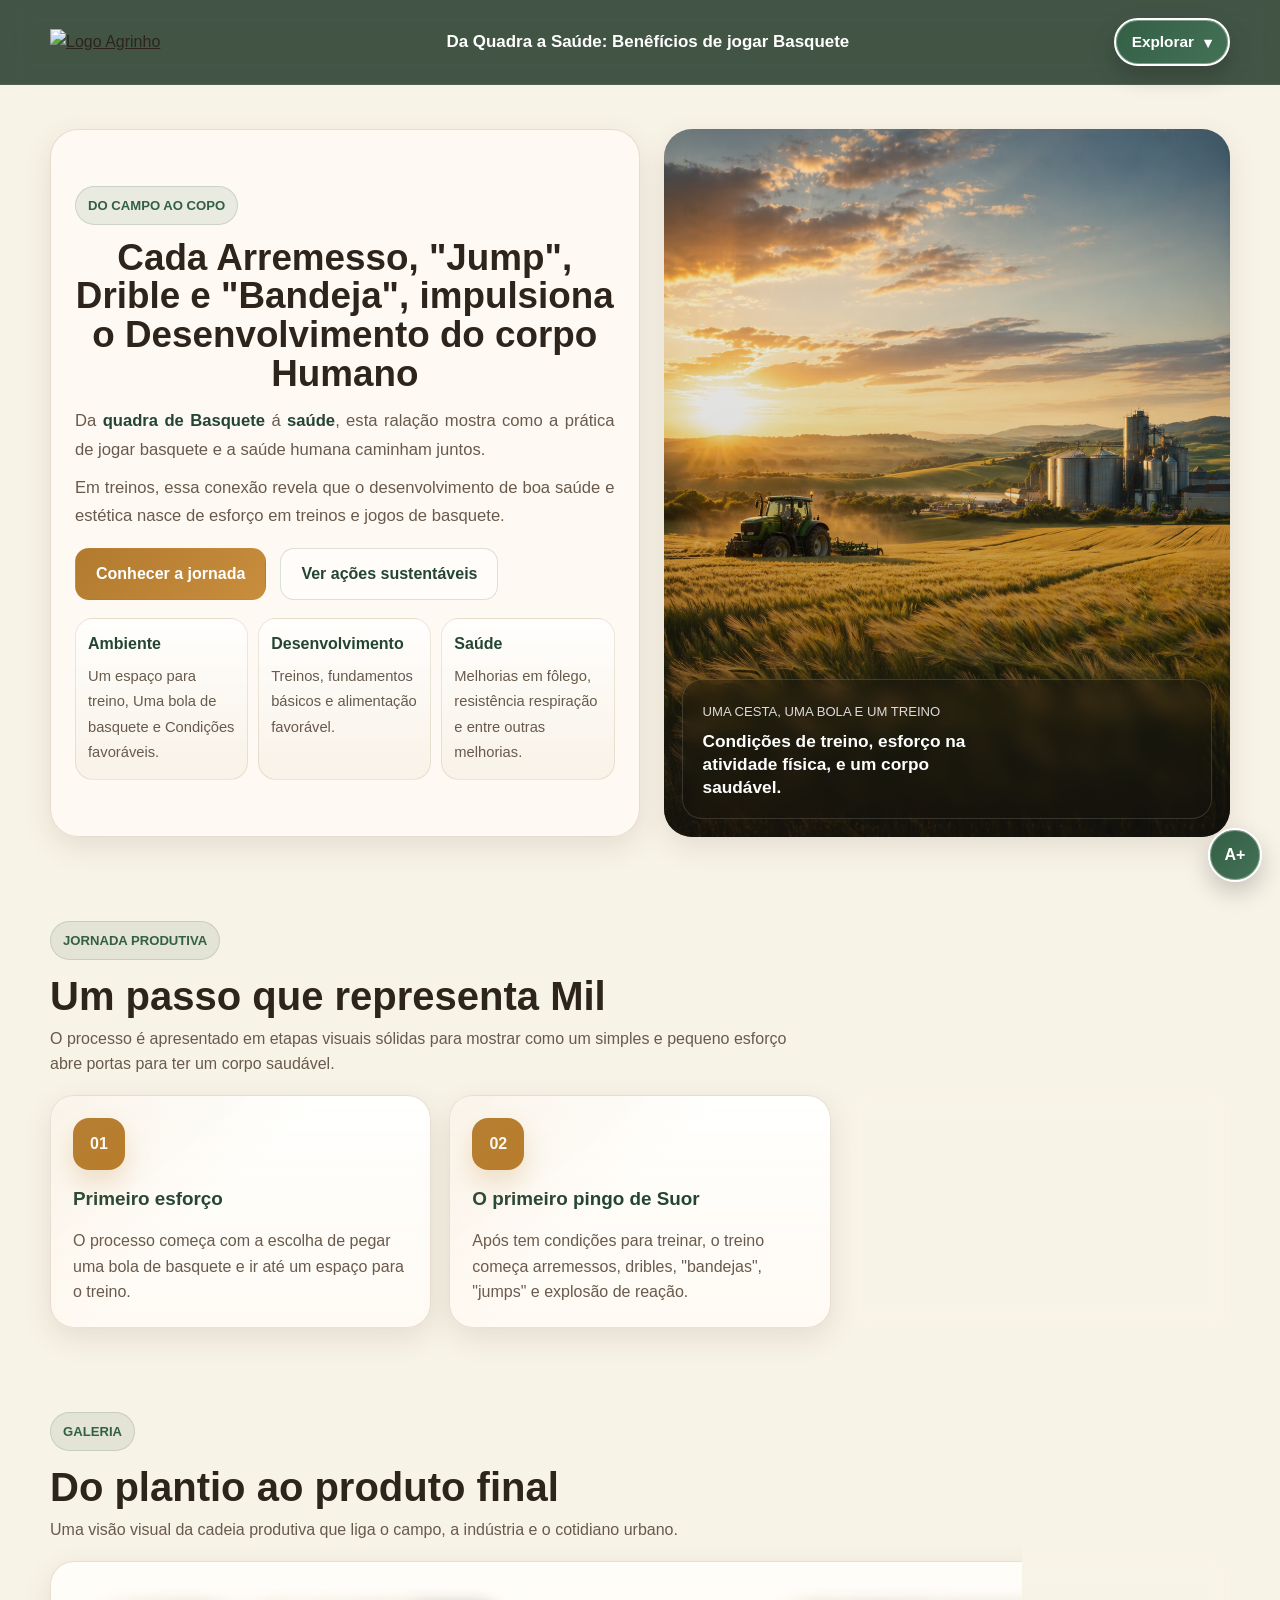
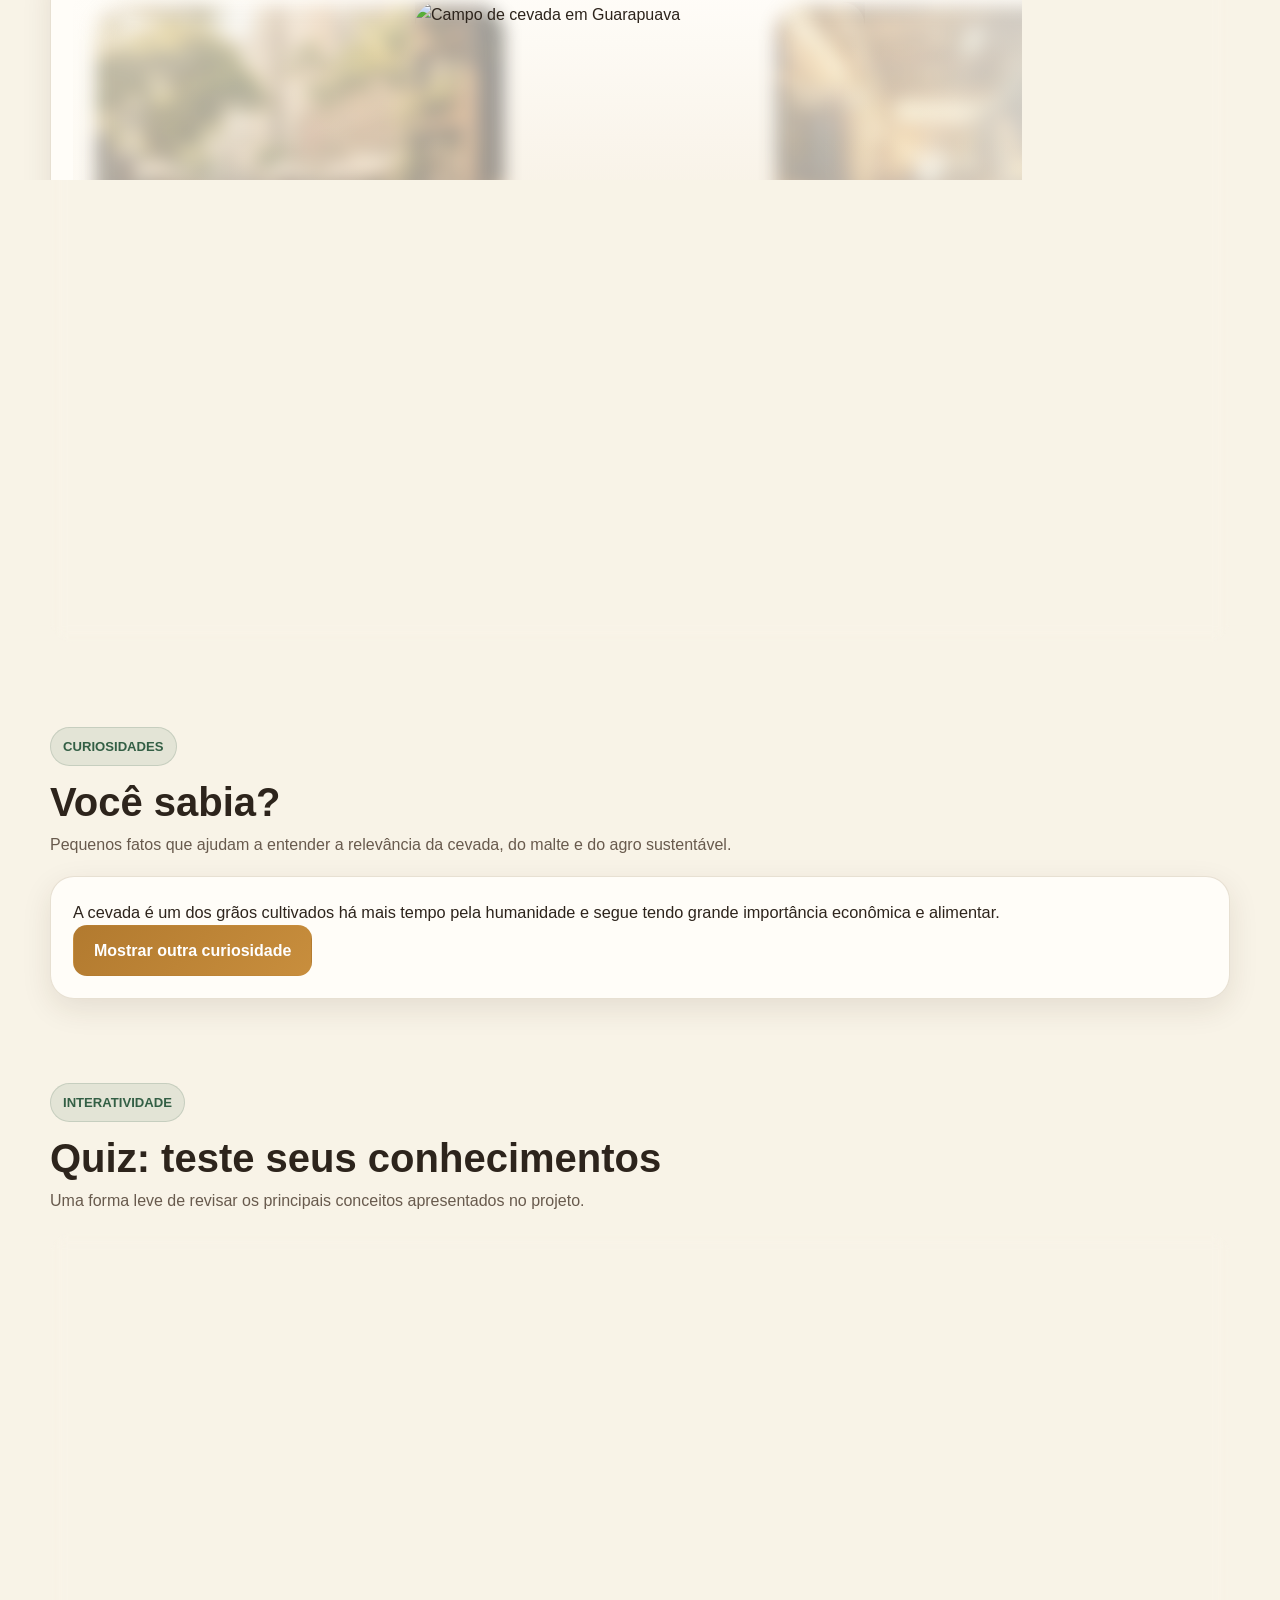
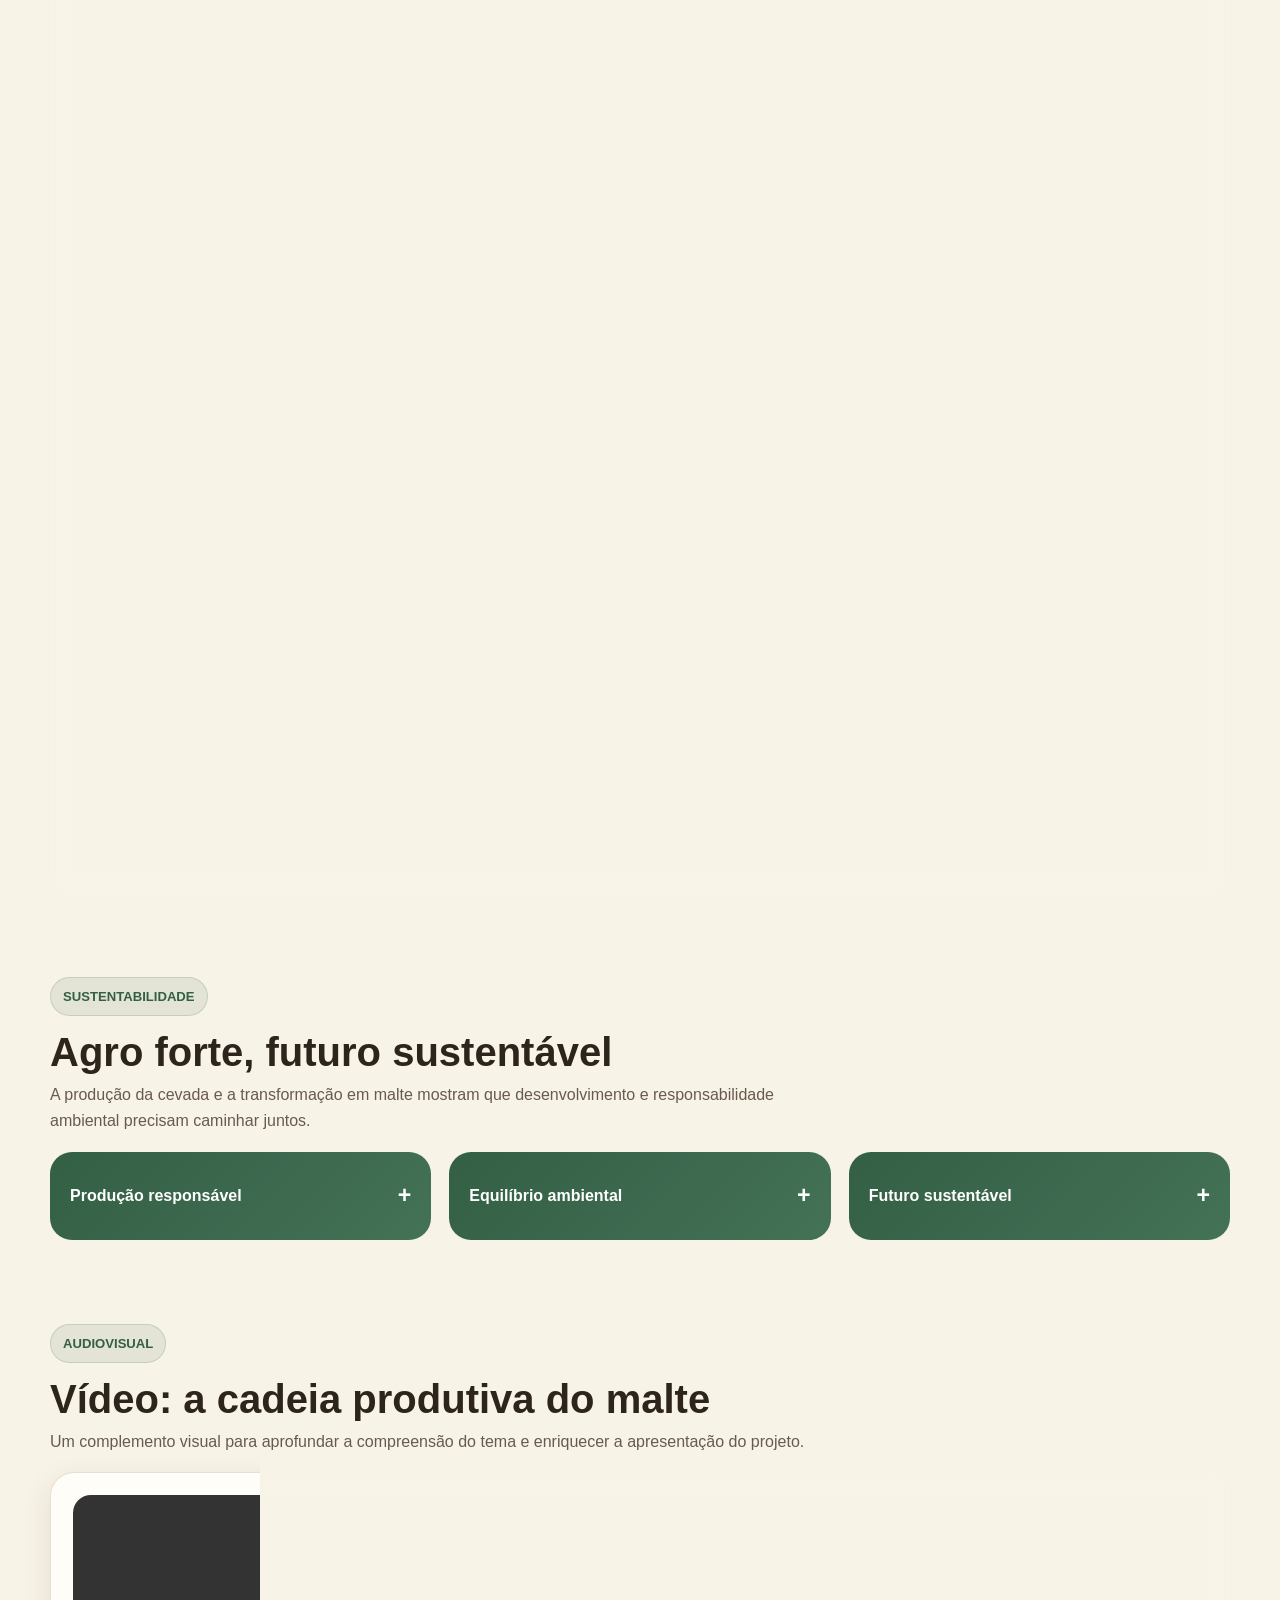
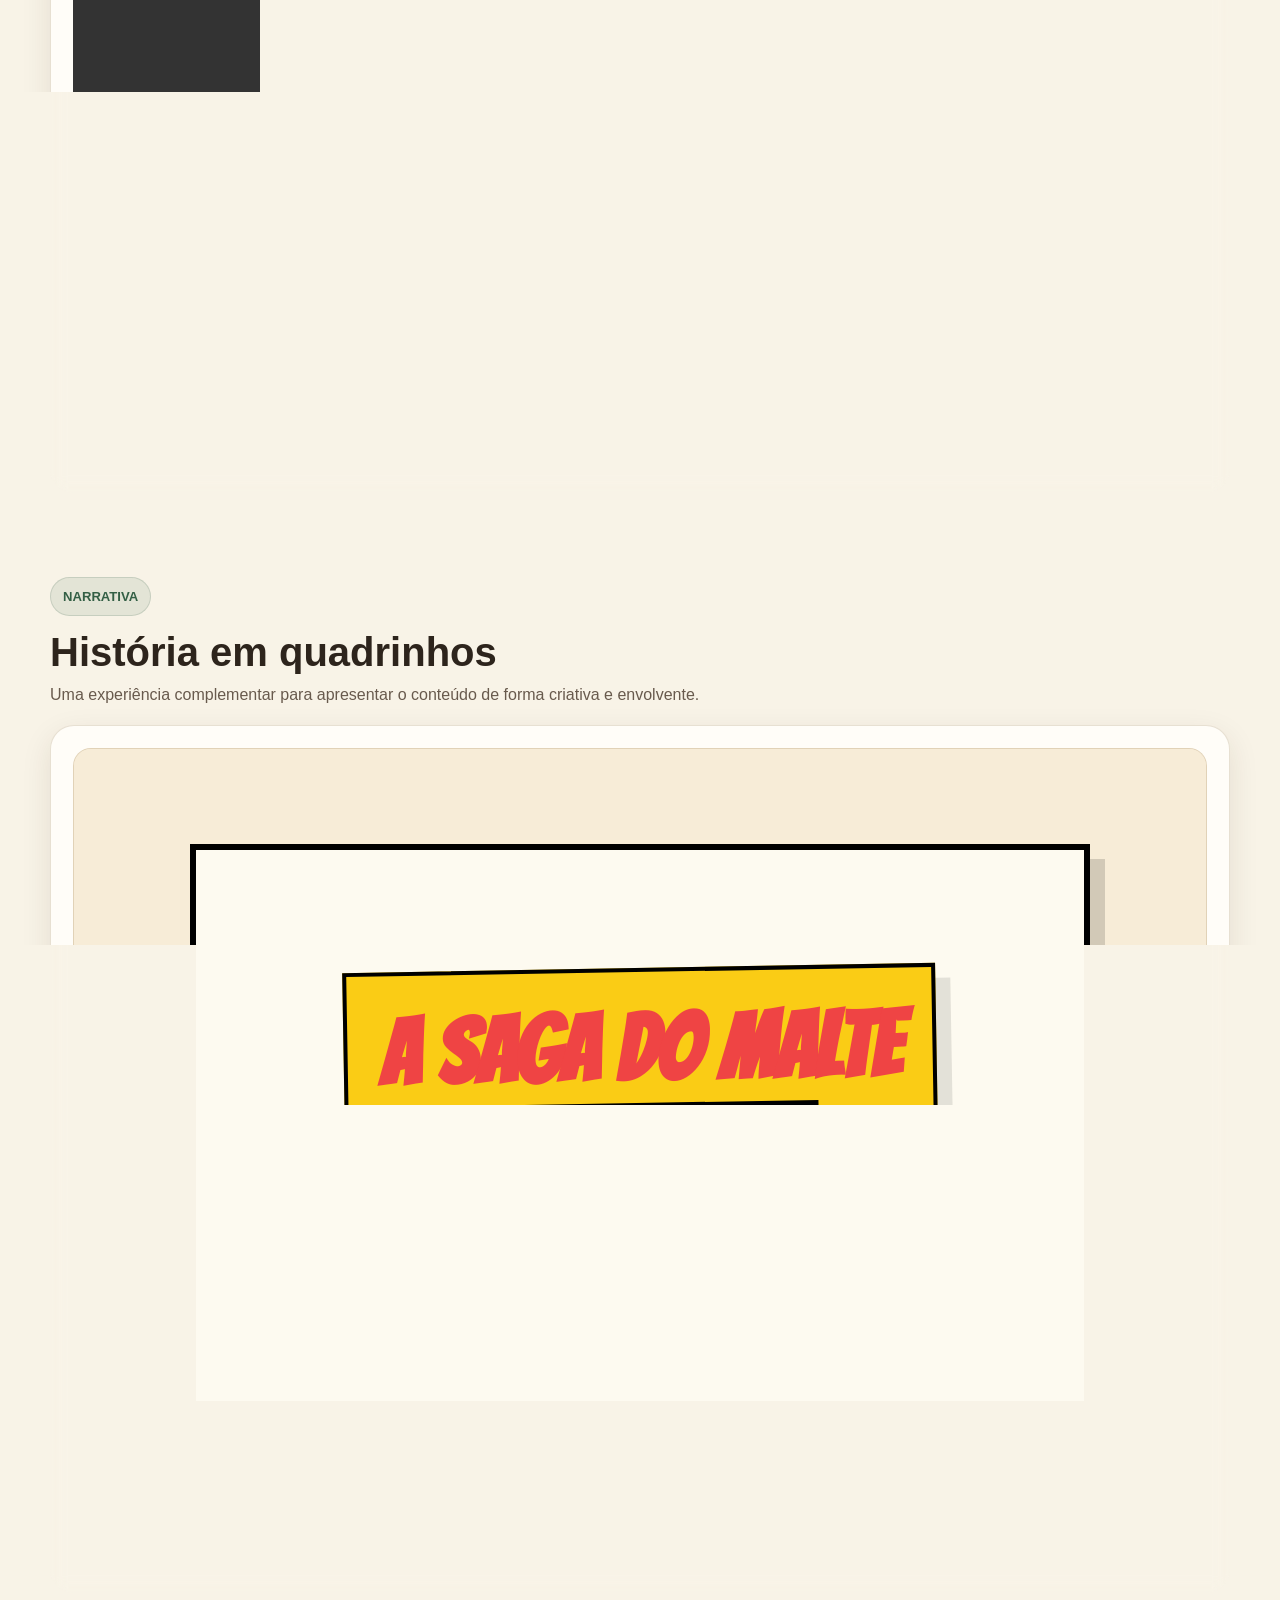
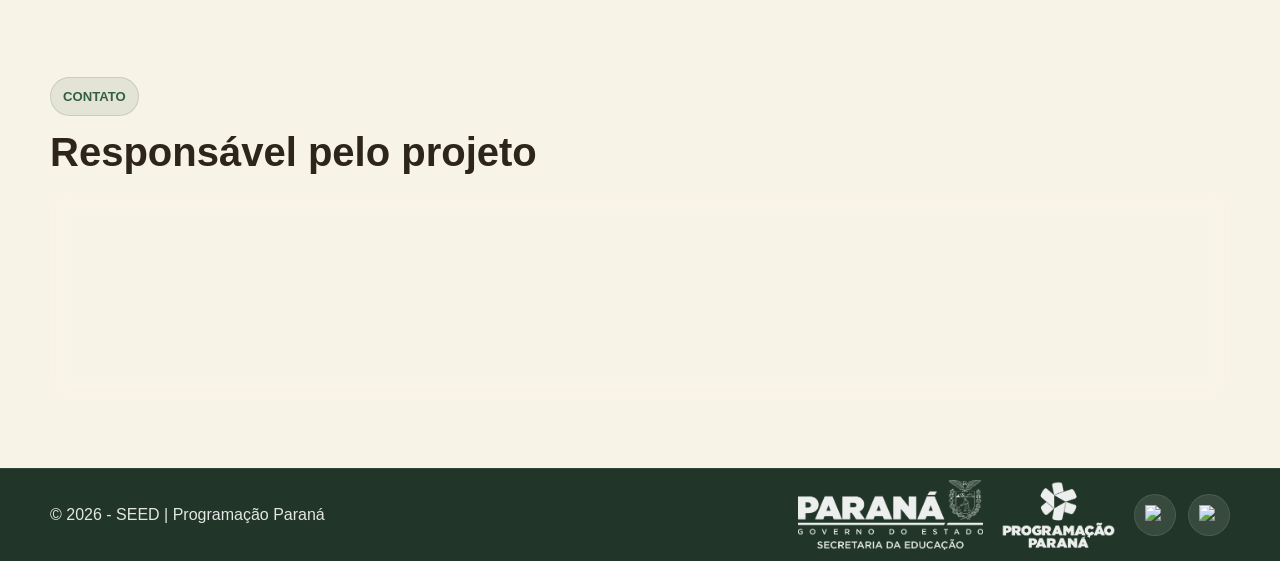
==== commit 8b07f810: "Update index.html" ====
--- a/index.html
+++ b/index.html
@@ -140,8 +140,8 @@
 
         <article class="surface-block process-card">
           <div class="process-number">03</div>
-          <h3>Chegada à cidade</h3>
-          <p>O malte conecta produção, economia e consumo, mostrando como o campo impacta diretamente a vida urbana.</p>
+          <h3>Treinando com Consistência</h3>
+          <p>treinando com frequência, o corpo vai sofrendo mudanças, e elas podem ser percebidas no dia a dia.</p>
         </article>
       </div>
     </section>
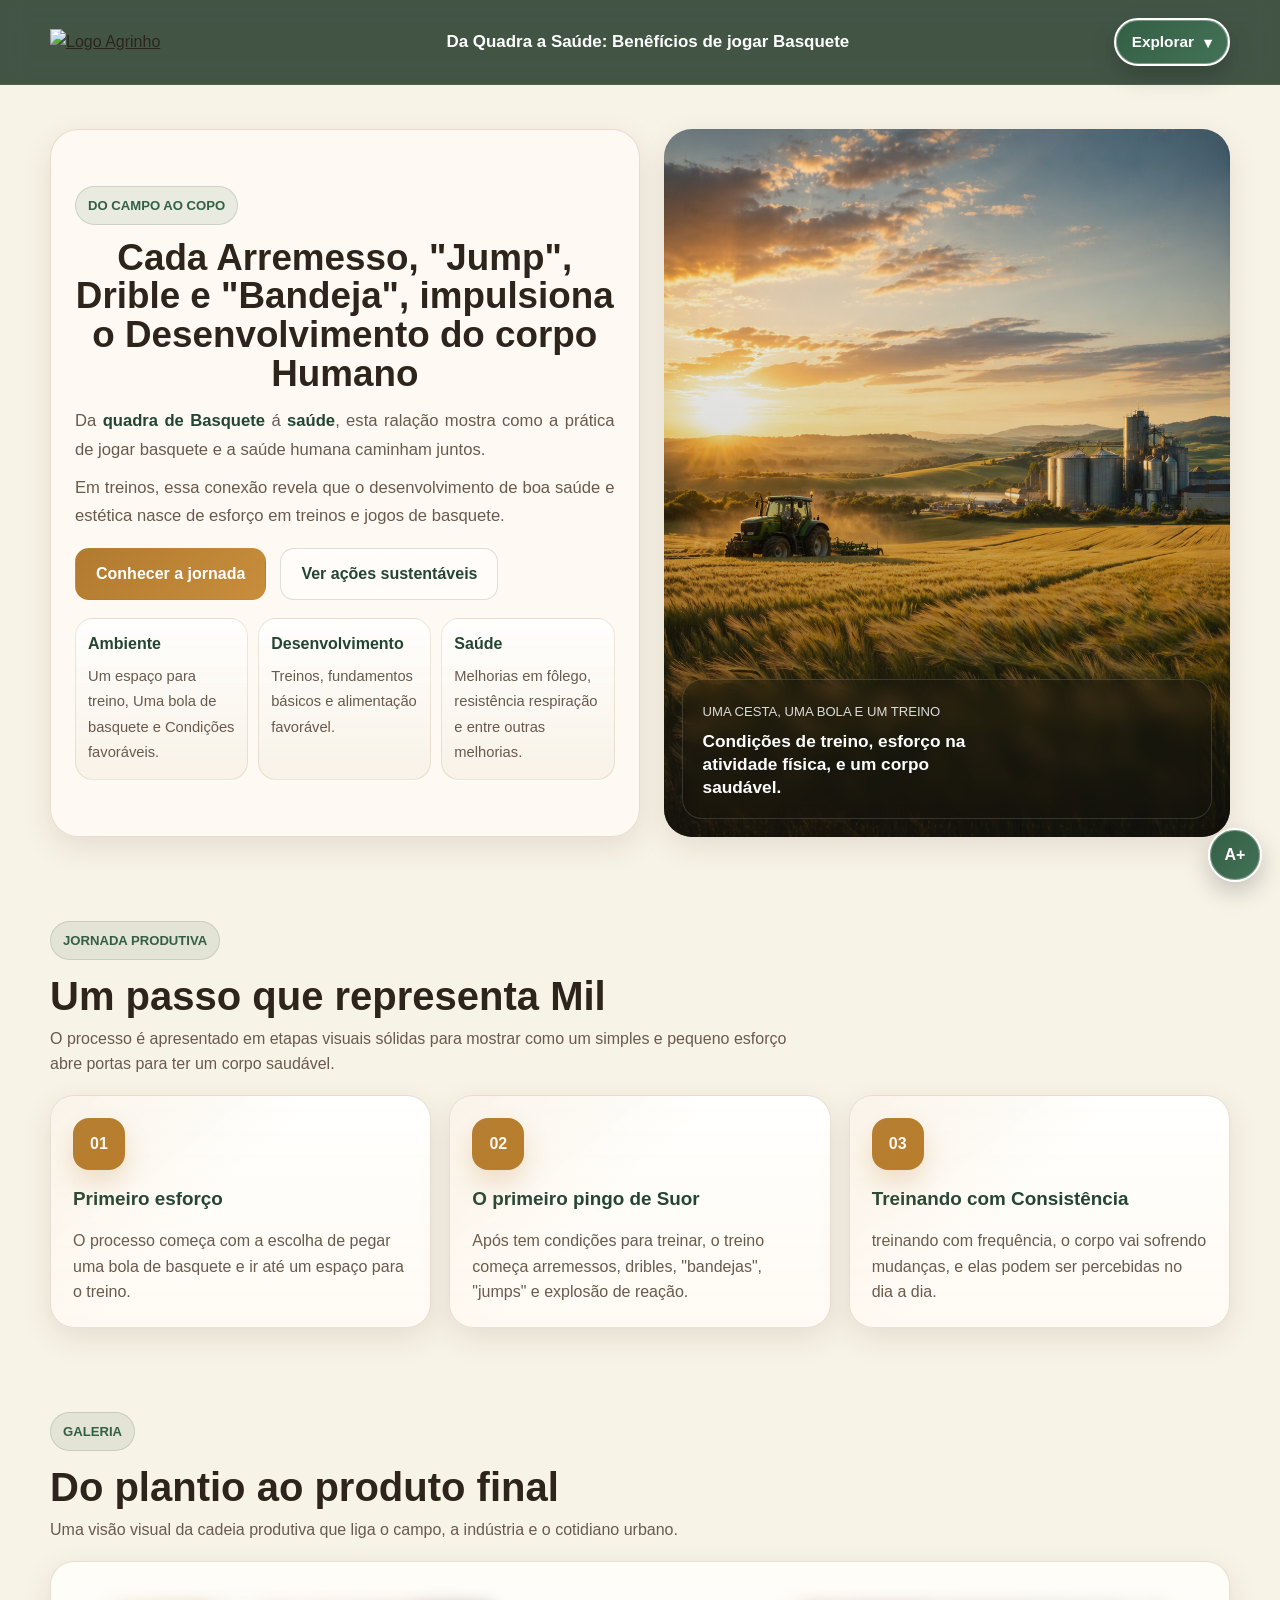
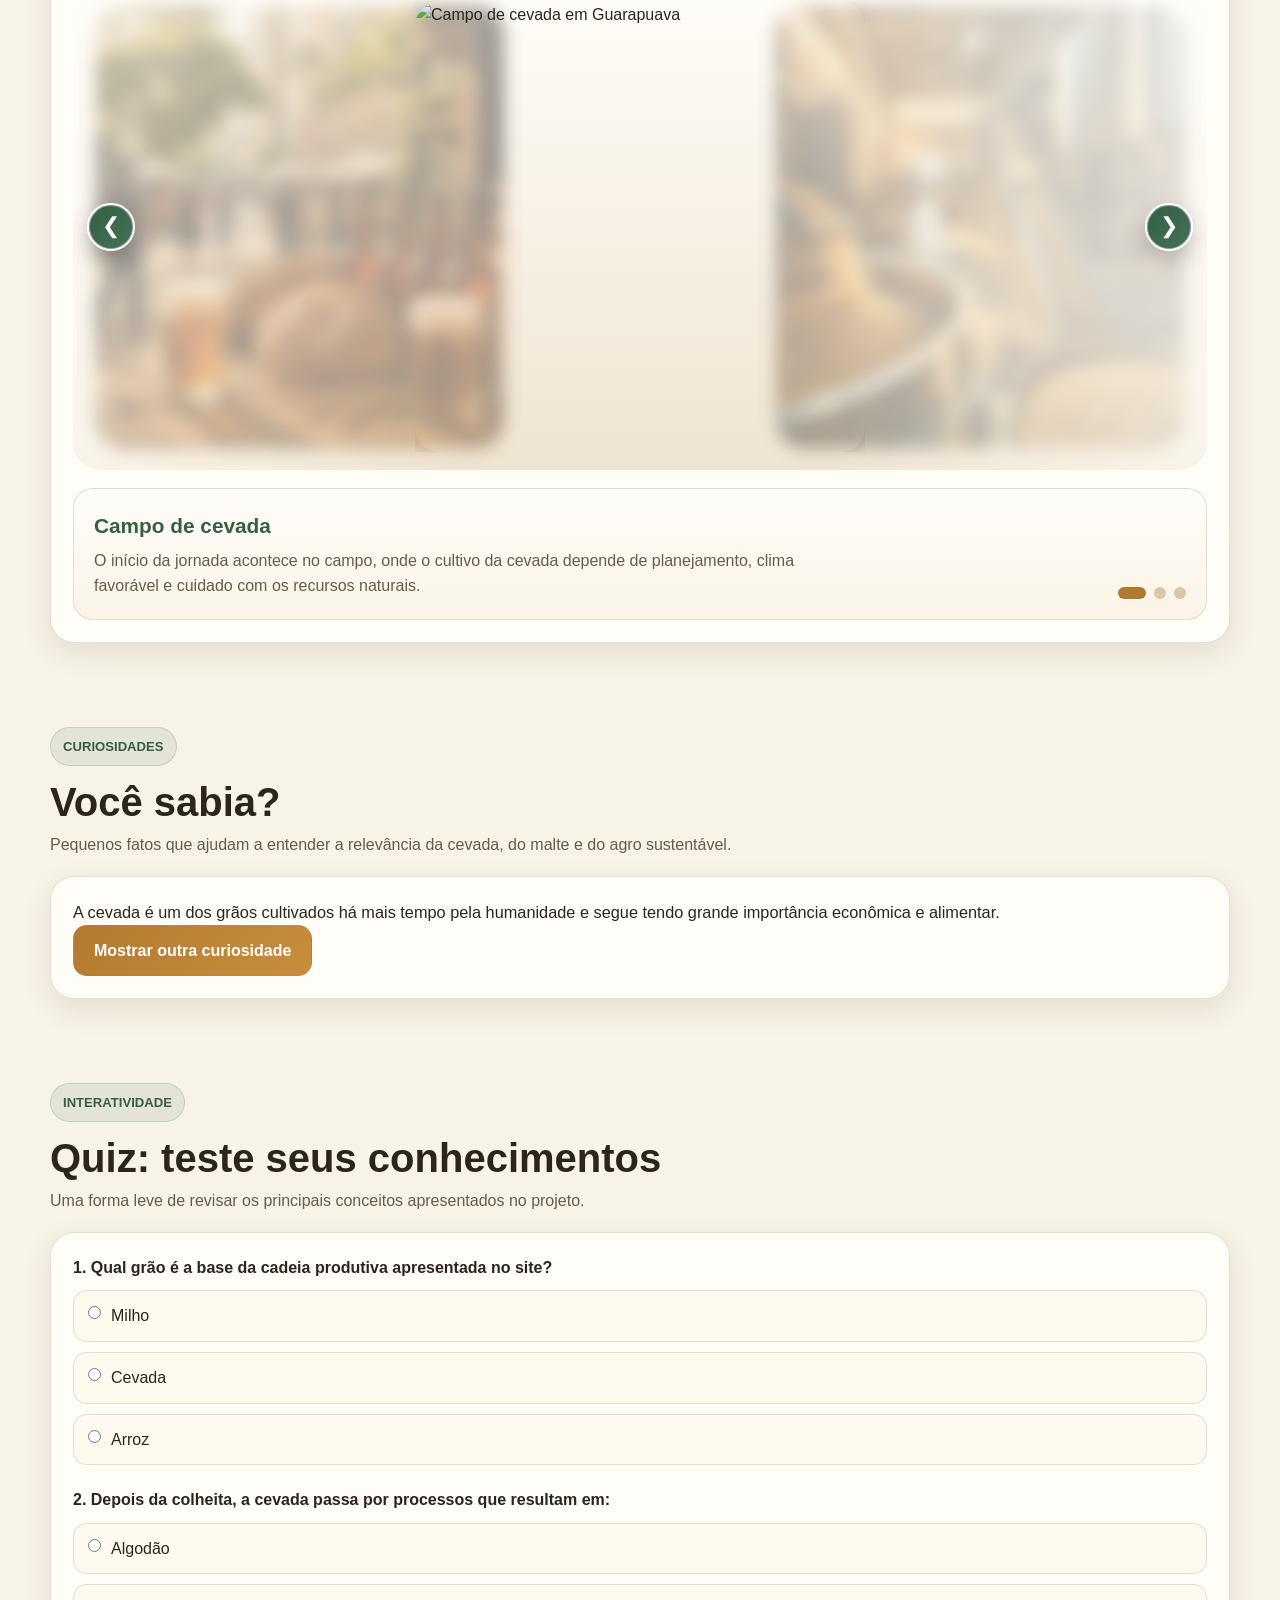
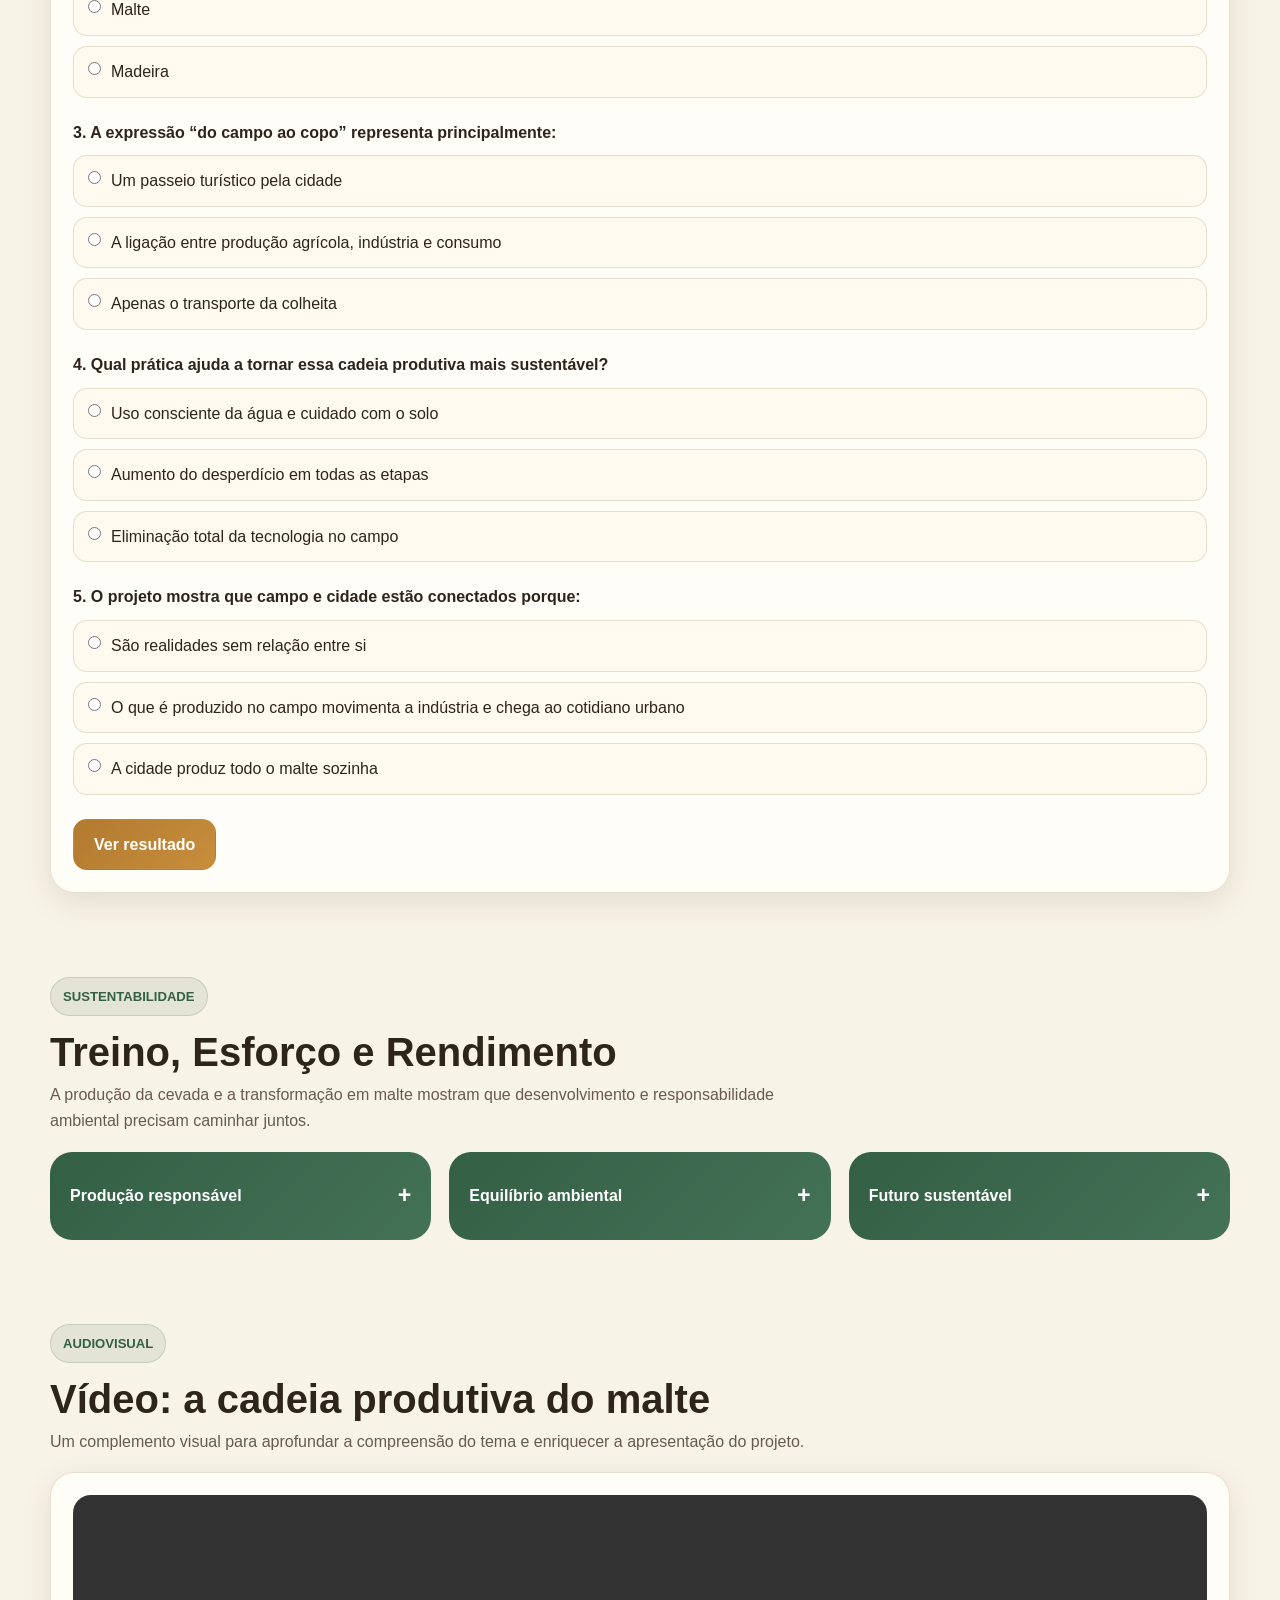
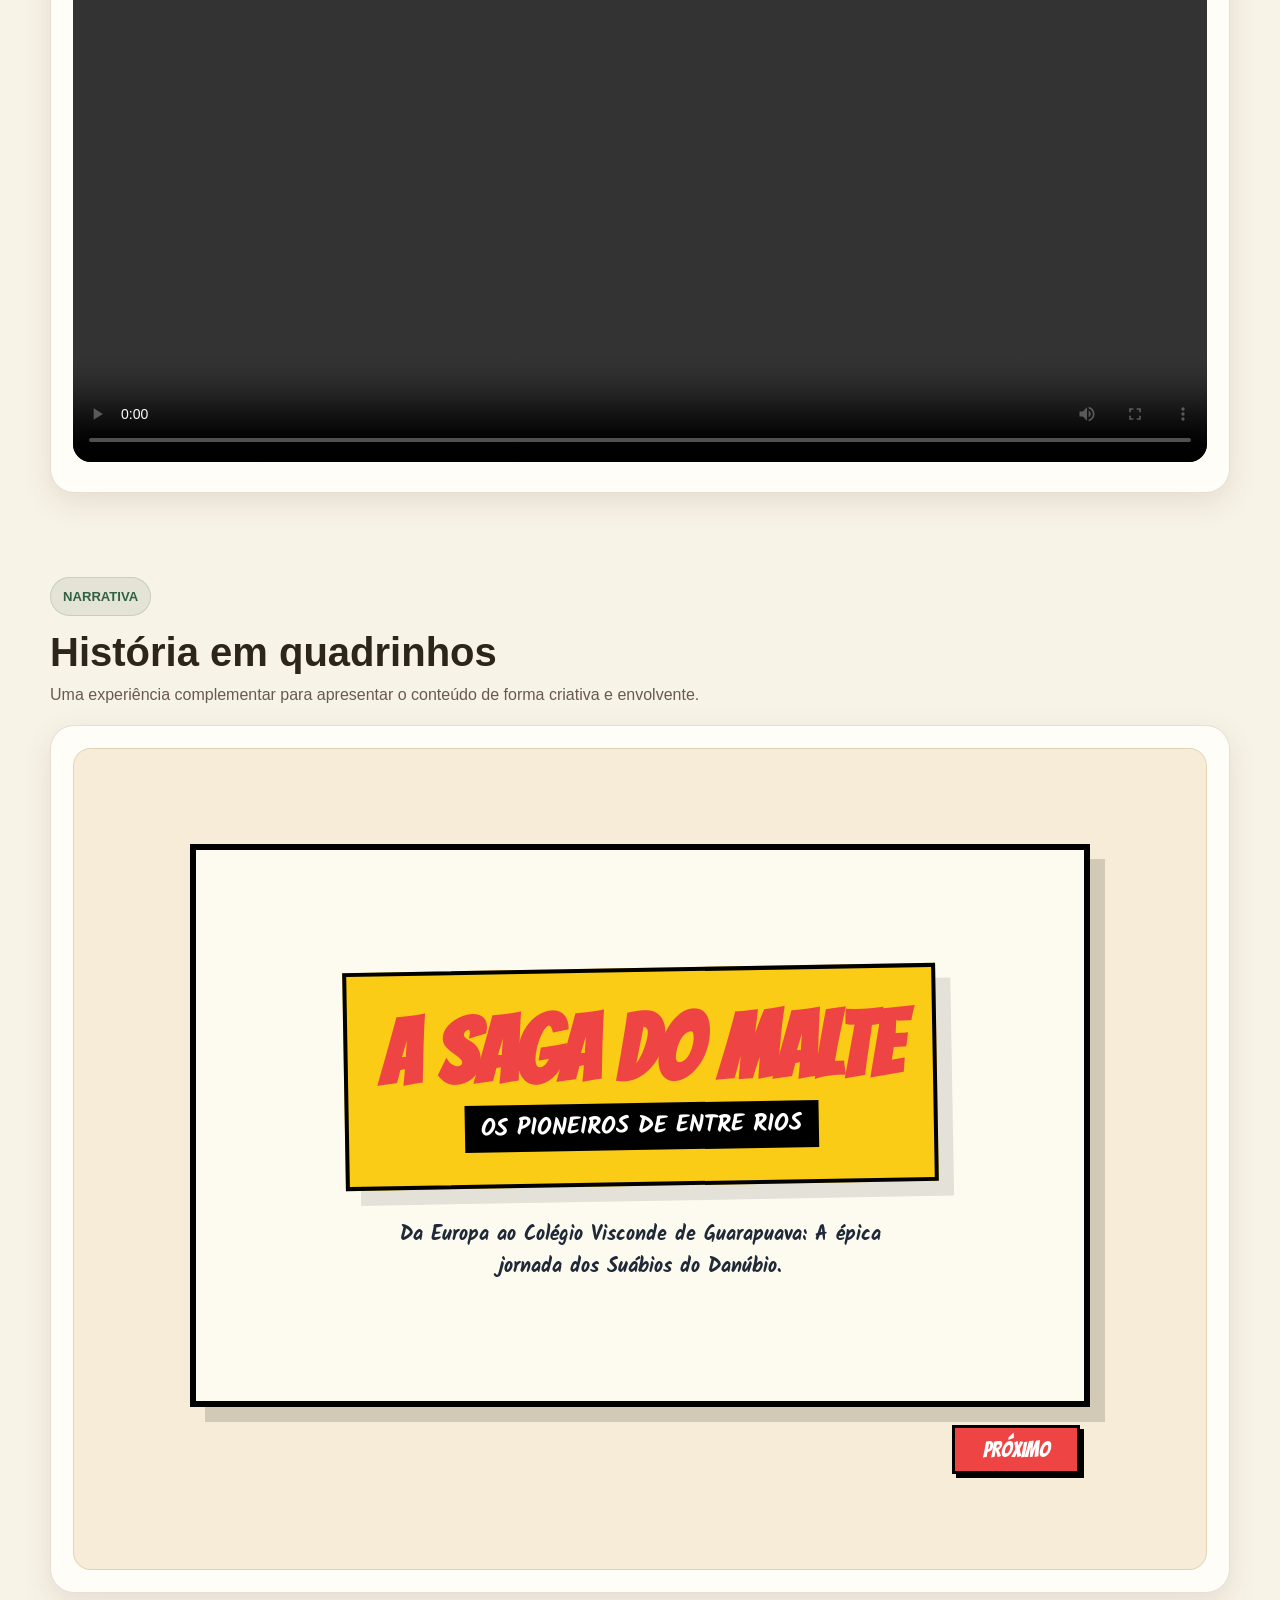
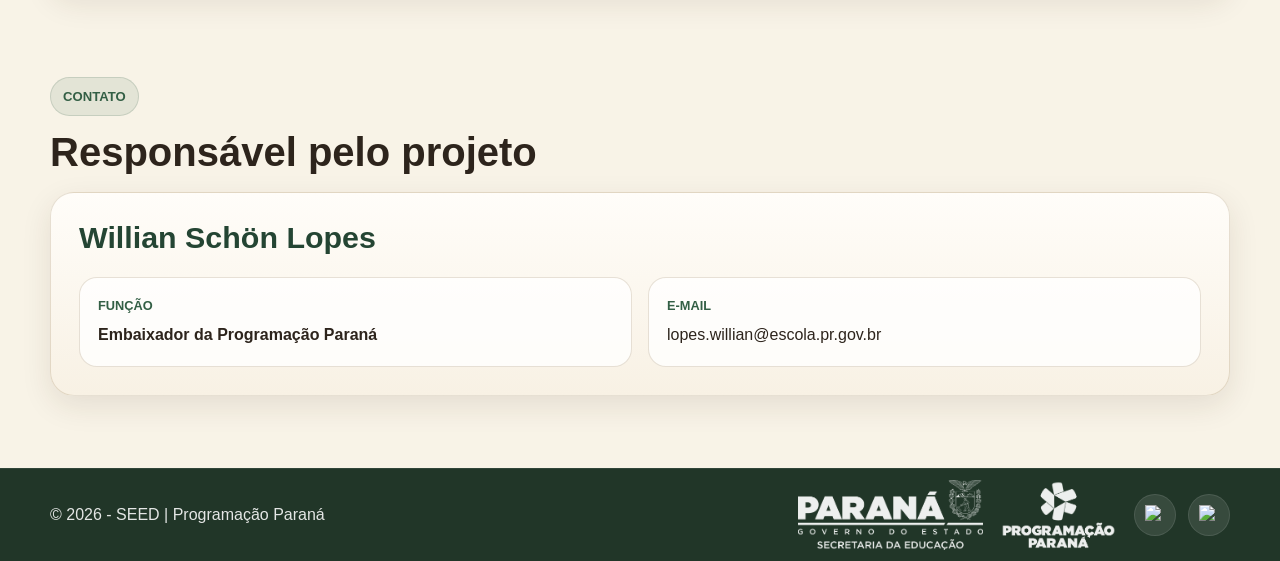
==== commit 9eeb3748: "Update index.html" ====
--- a/index.html
+++ b/index.html
@@ -244,7 +244,7 @@
     <section id="sustentabilidade" class="content-section reveal">
       <div class="section-heading">
         <span class="section-tag">Sustentabilidade</span>
-        <h2>Agro forte, futuro sustentável</h2>
+        <h2>Treino, Esforço e Rendimento</h2>
         <p>A produção da cevada e a transformação em malte mostram que desenvolvimento e responsabilidade ambiental precisam caminhar juntos.</p>
       </div>
 
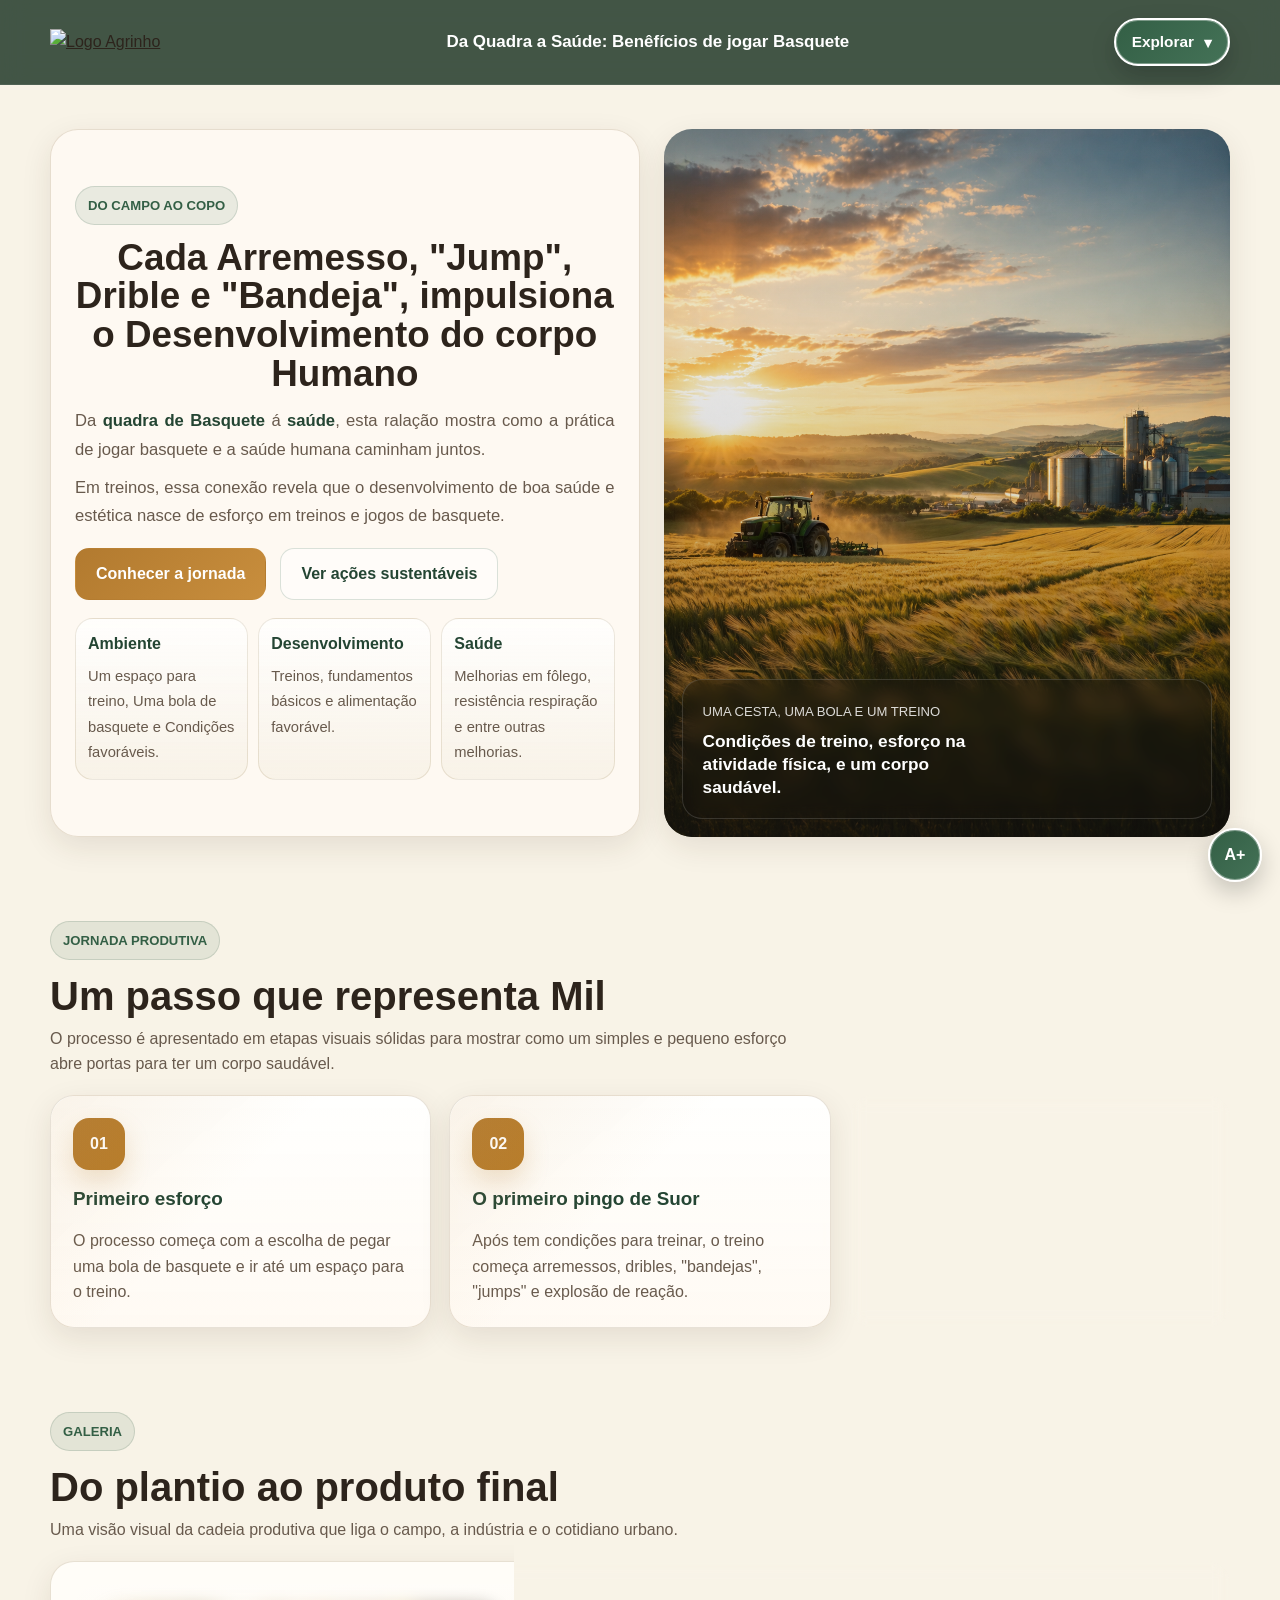
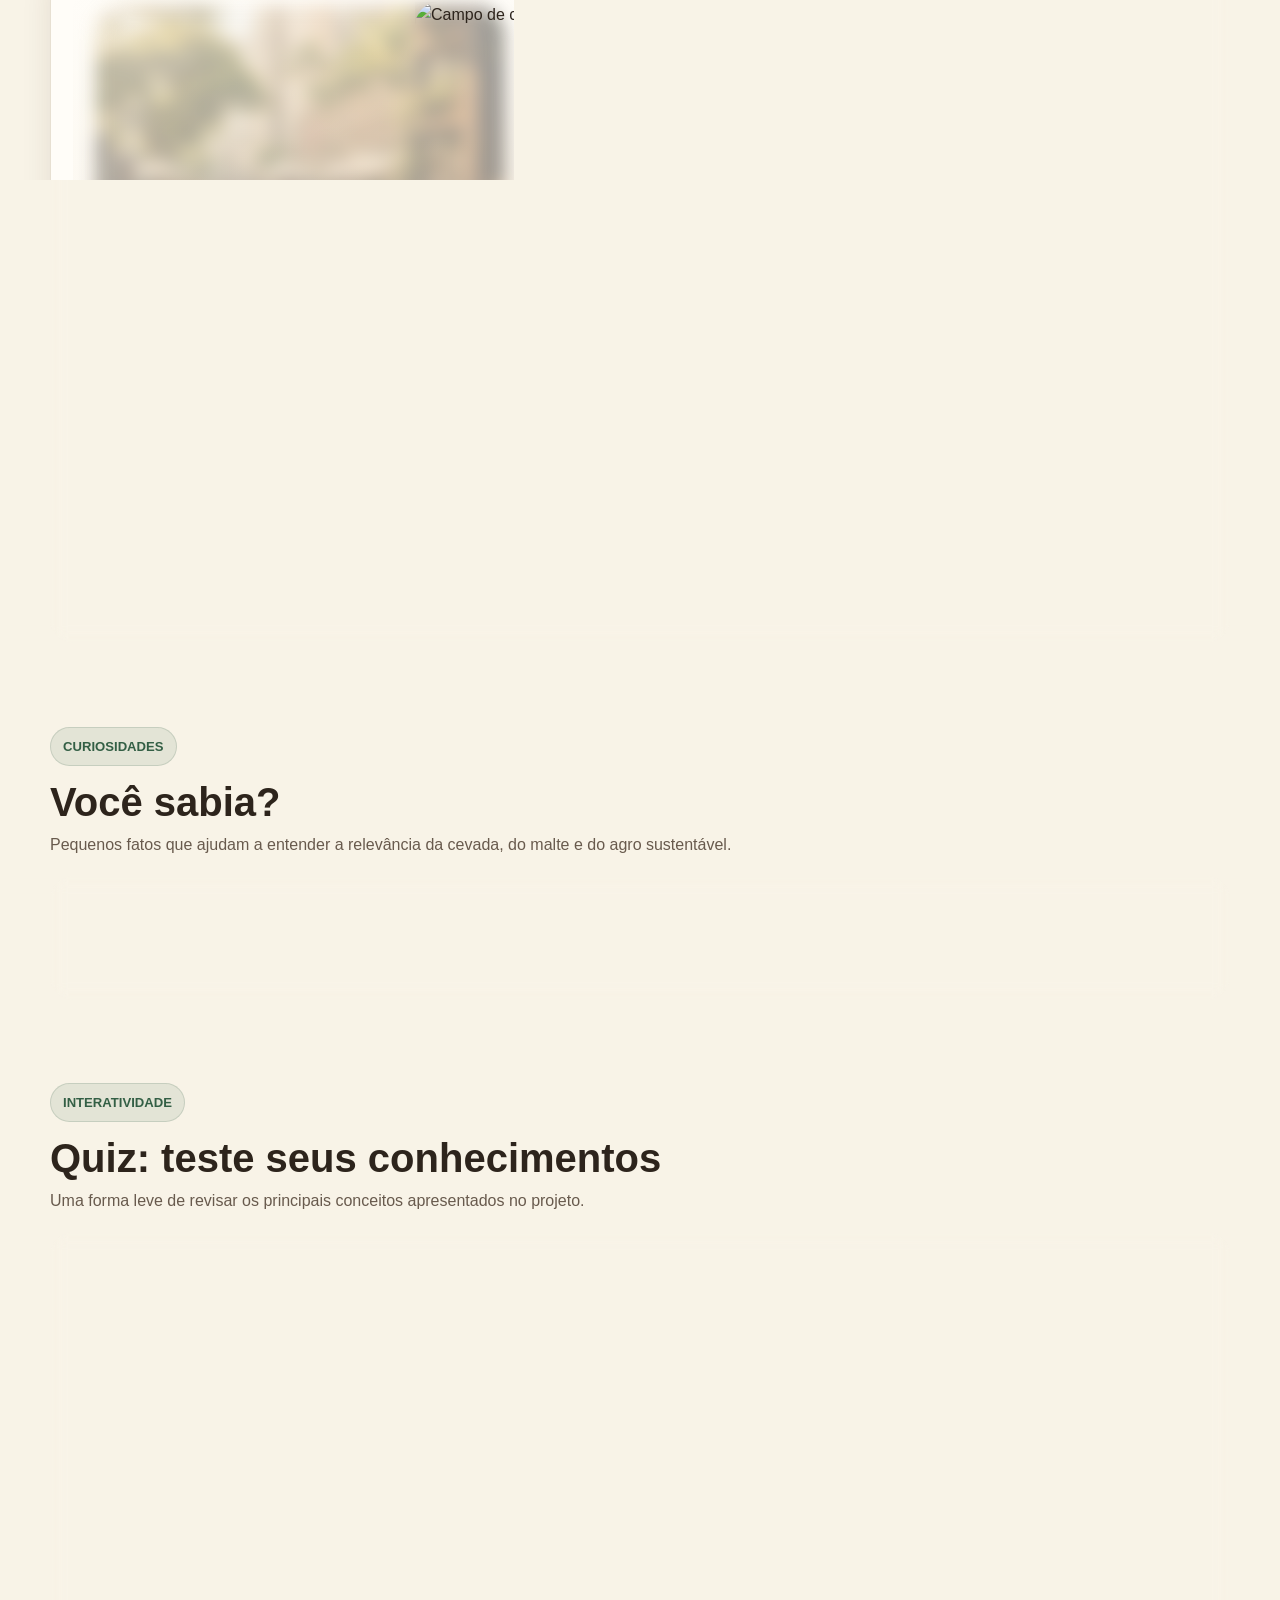
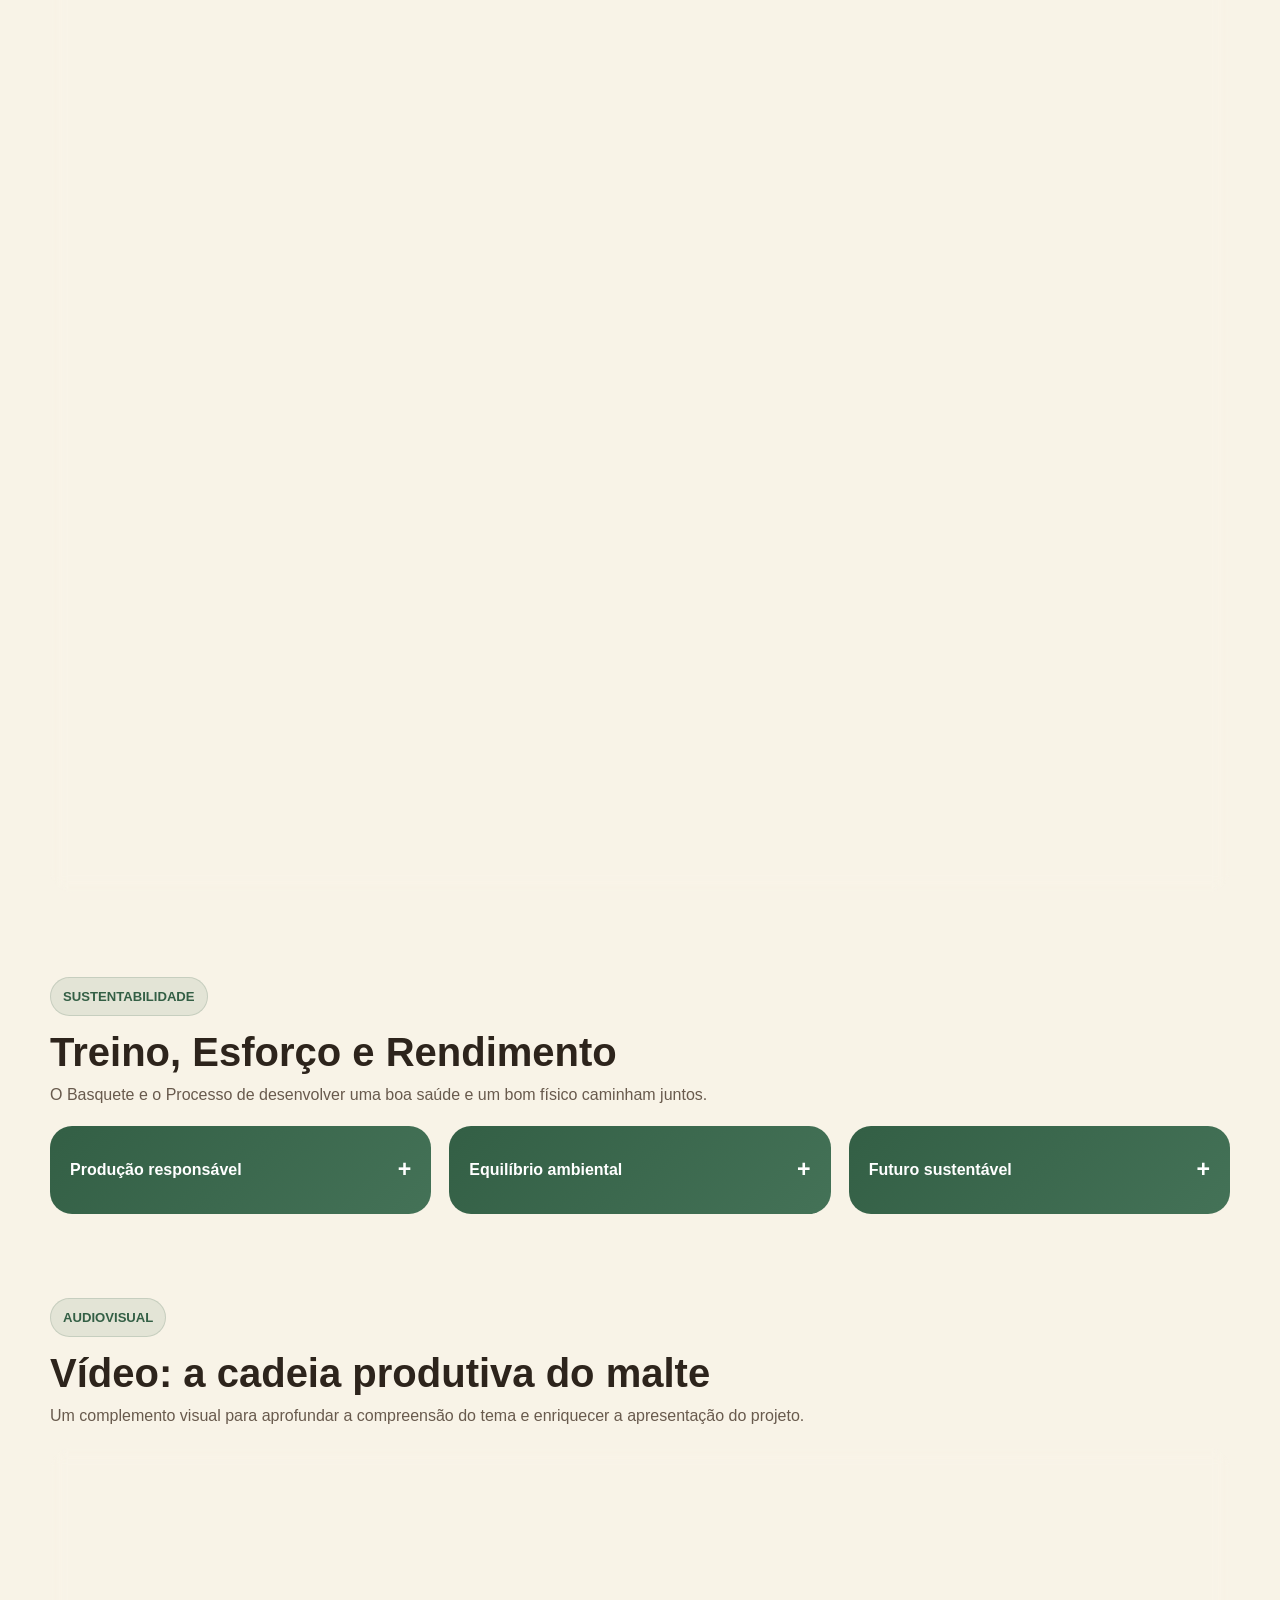
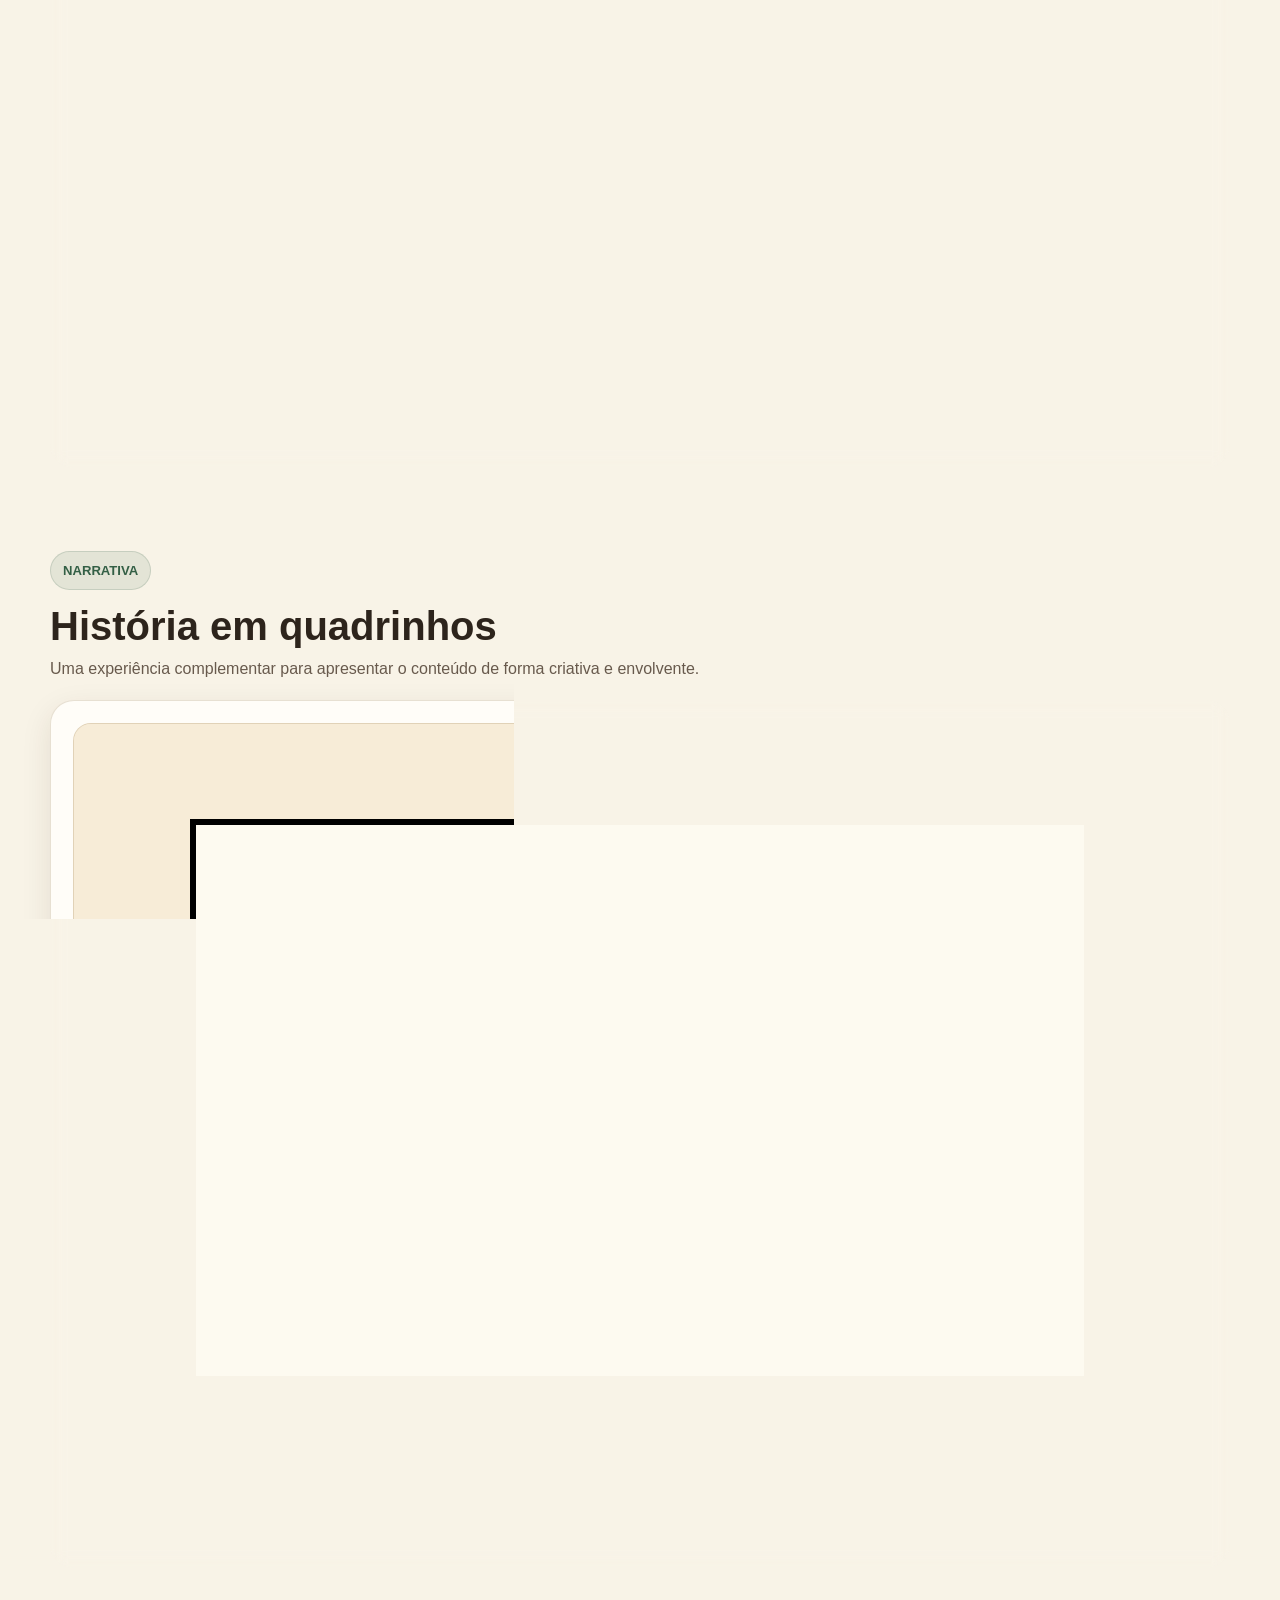
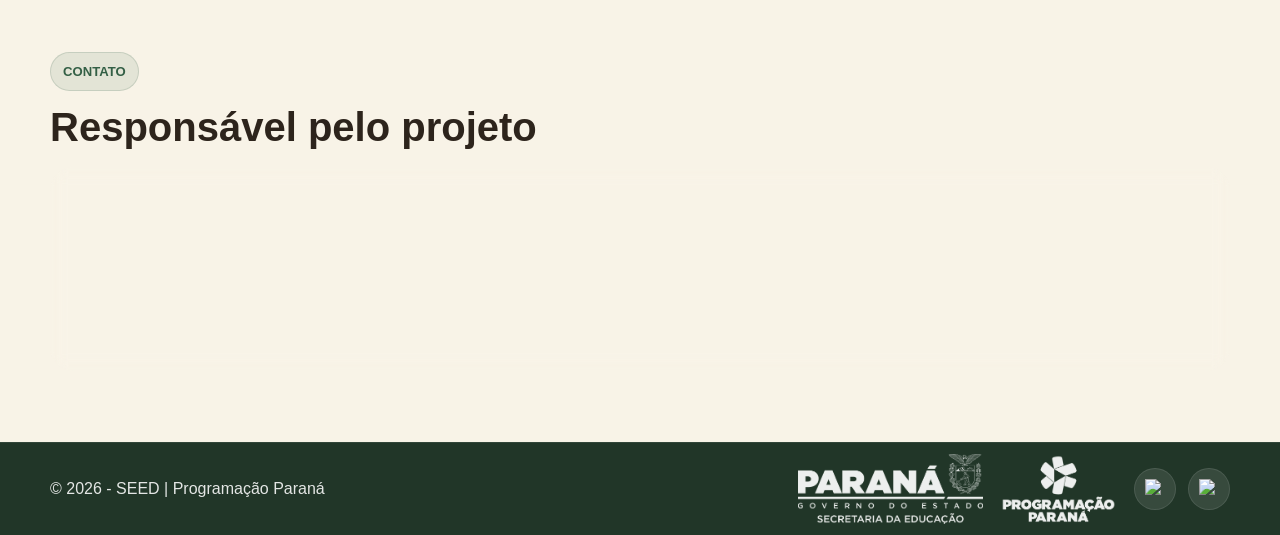
==== commit 9d615250: "Update index.html" ====
--- a/index.html
+++ b/index.html
@@ -245,7 +245,7 @@
       <div class="section-heading">
         <span class="section-tag">Sustentabilidade</span>
         <h2>Treino, Esforço e Rendimento</h2>
-        <p>A produção da cevada e a transformação em malte mostram que desenvolvimento e responsabilidade ambiental precisam caminhar juntos.</p>
+        <p> O Basquete e o Processo de desenvolver uma boa saúde e um bom físico caminham juntos.</p>
       </div>
 
       <div class="cards-grid">
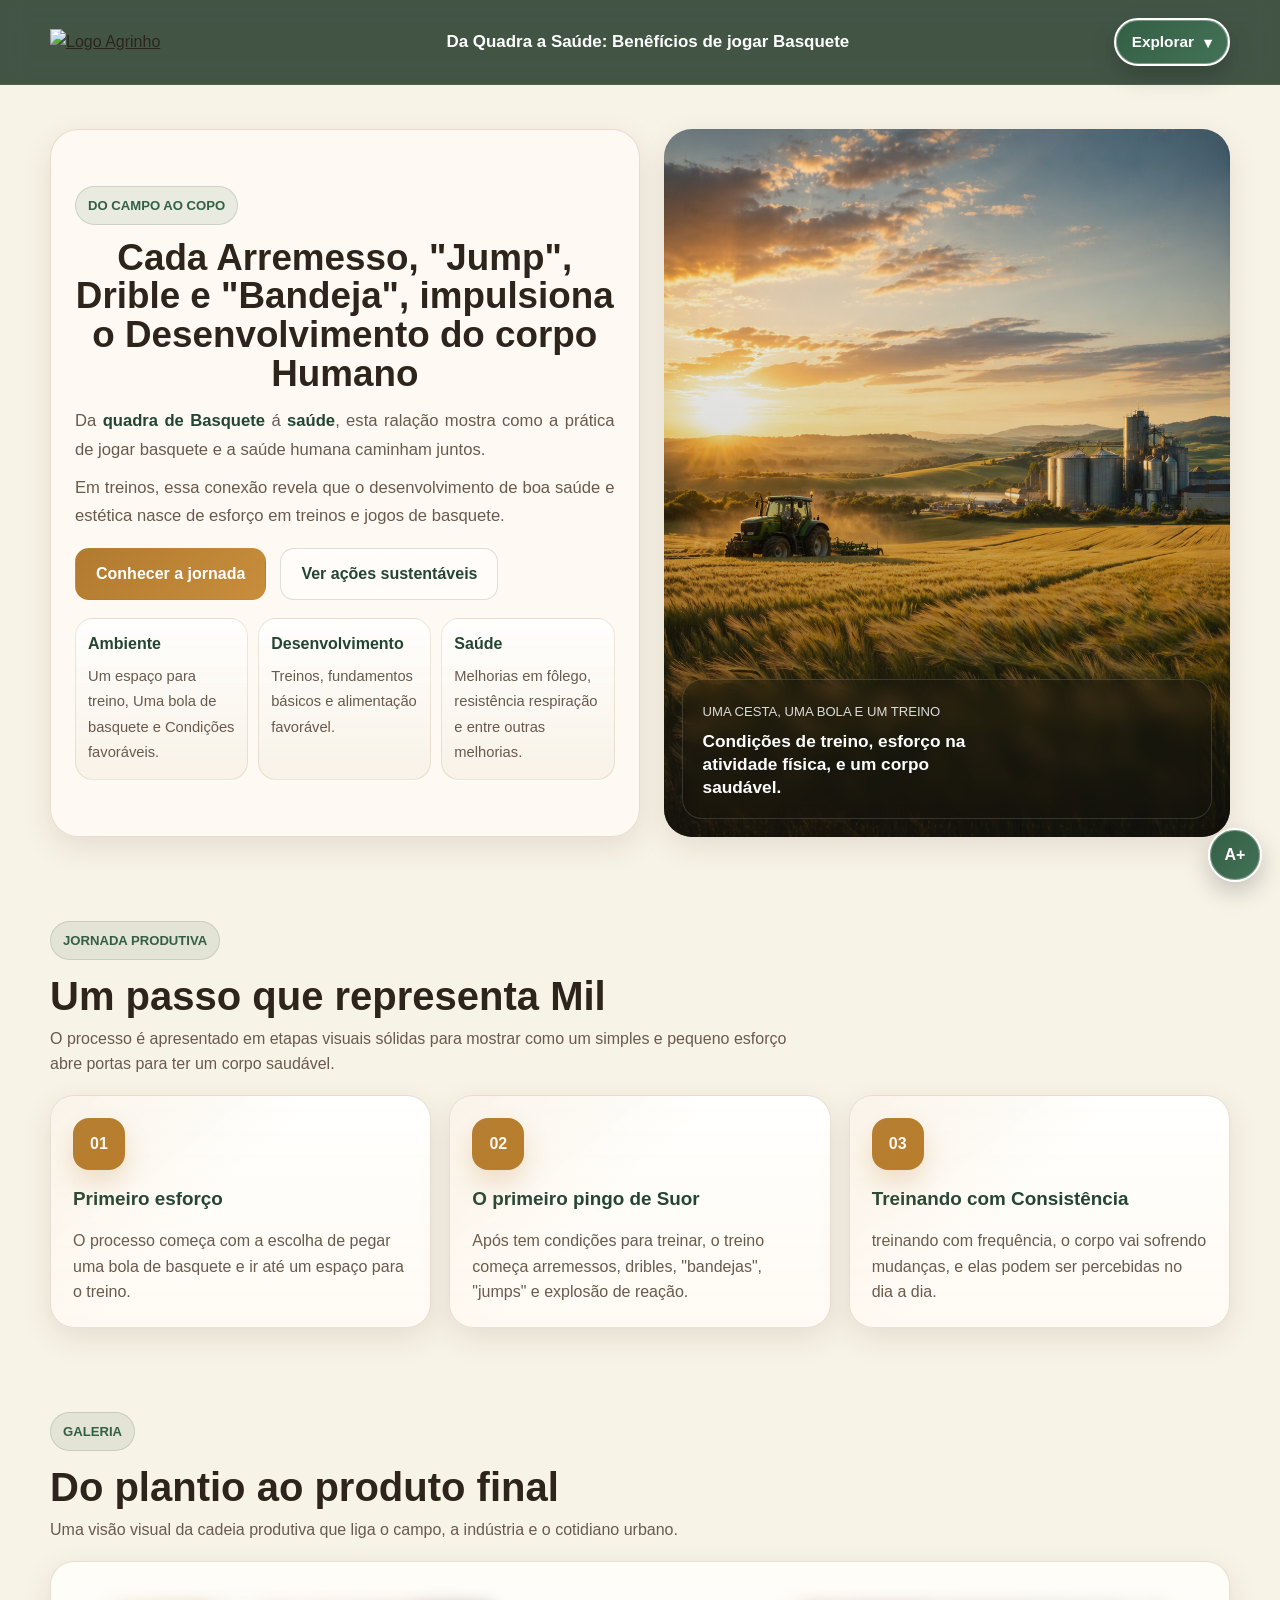
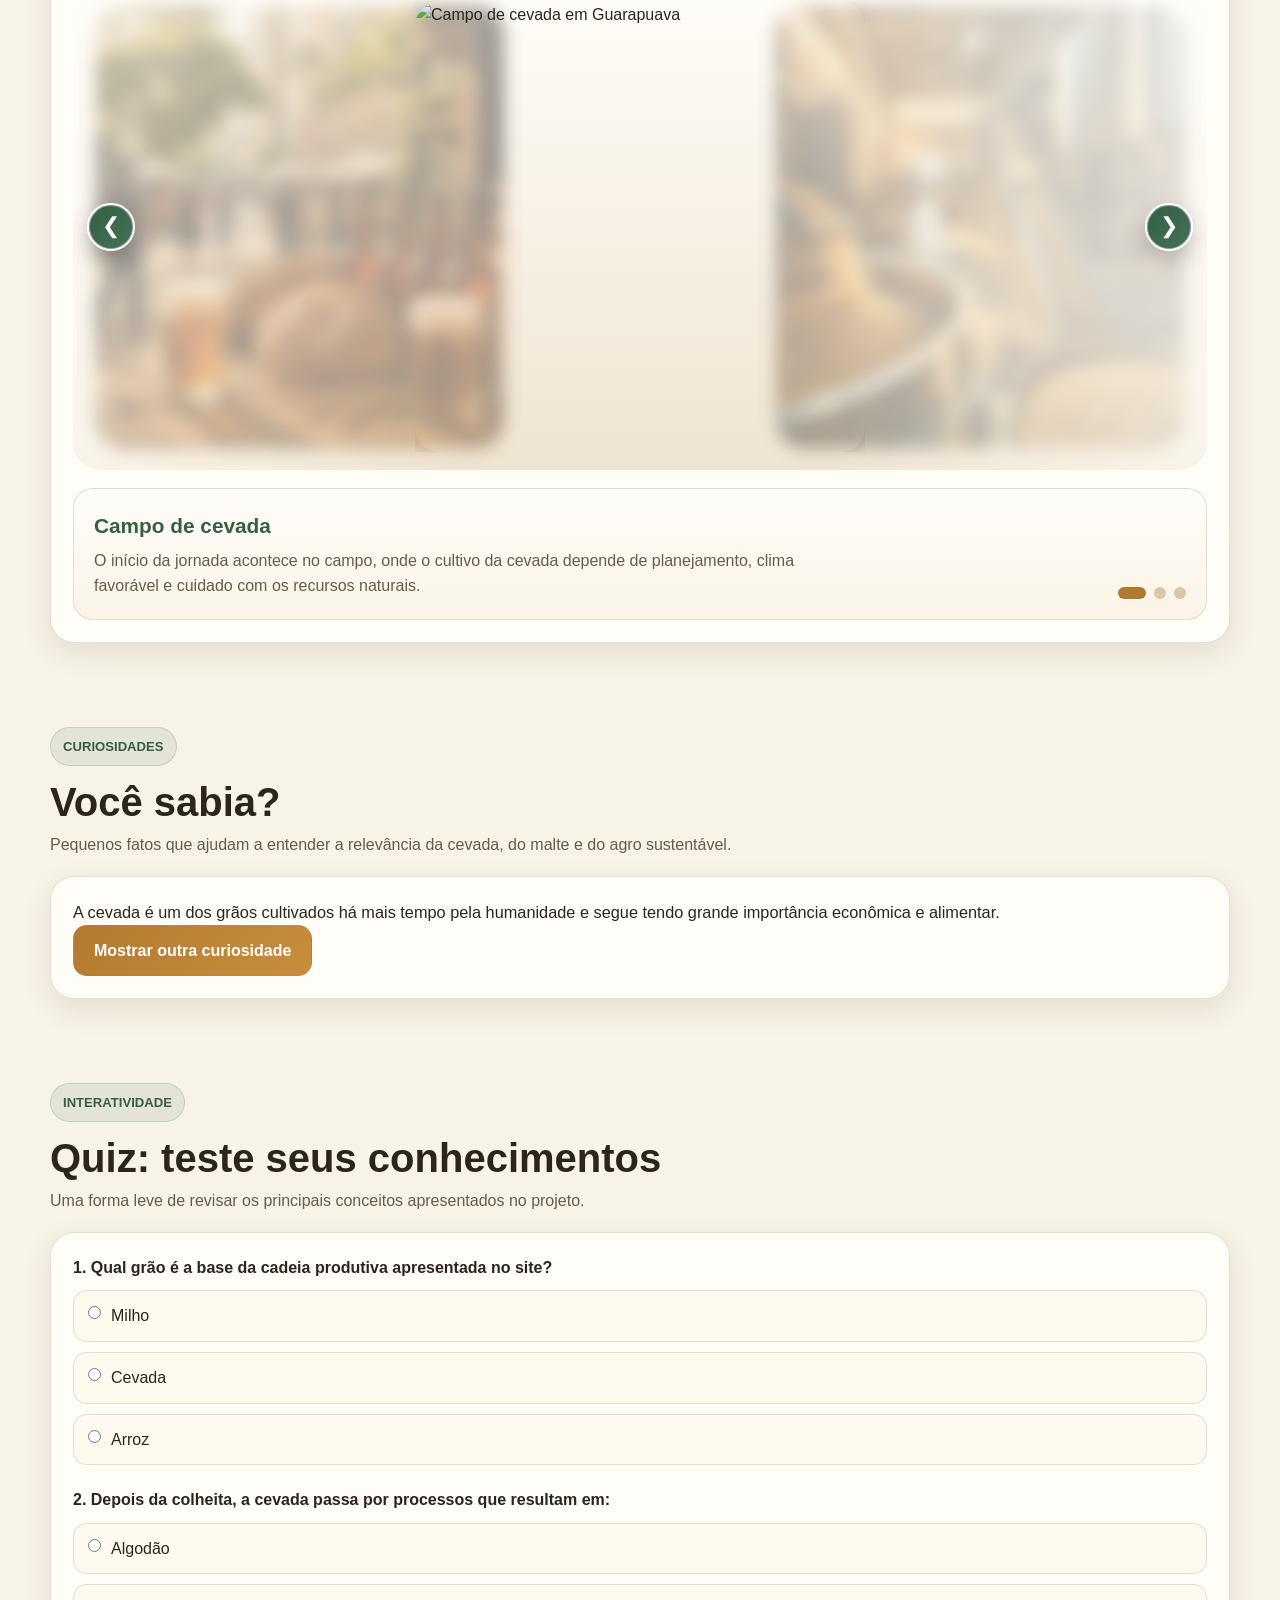
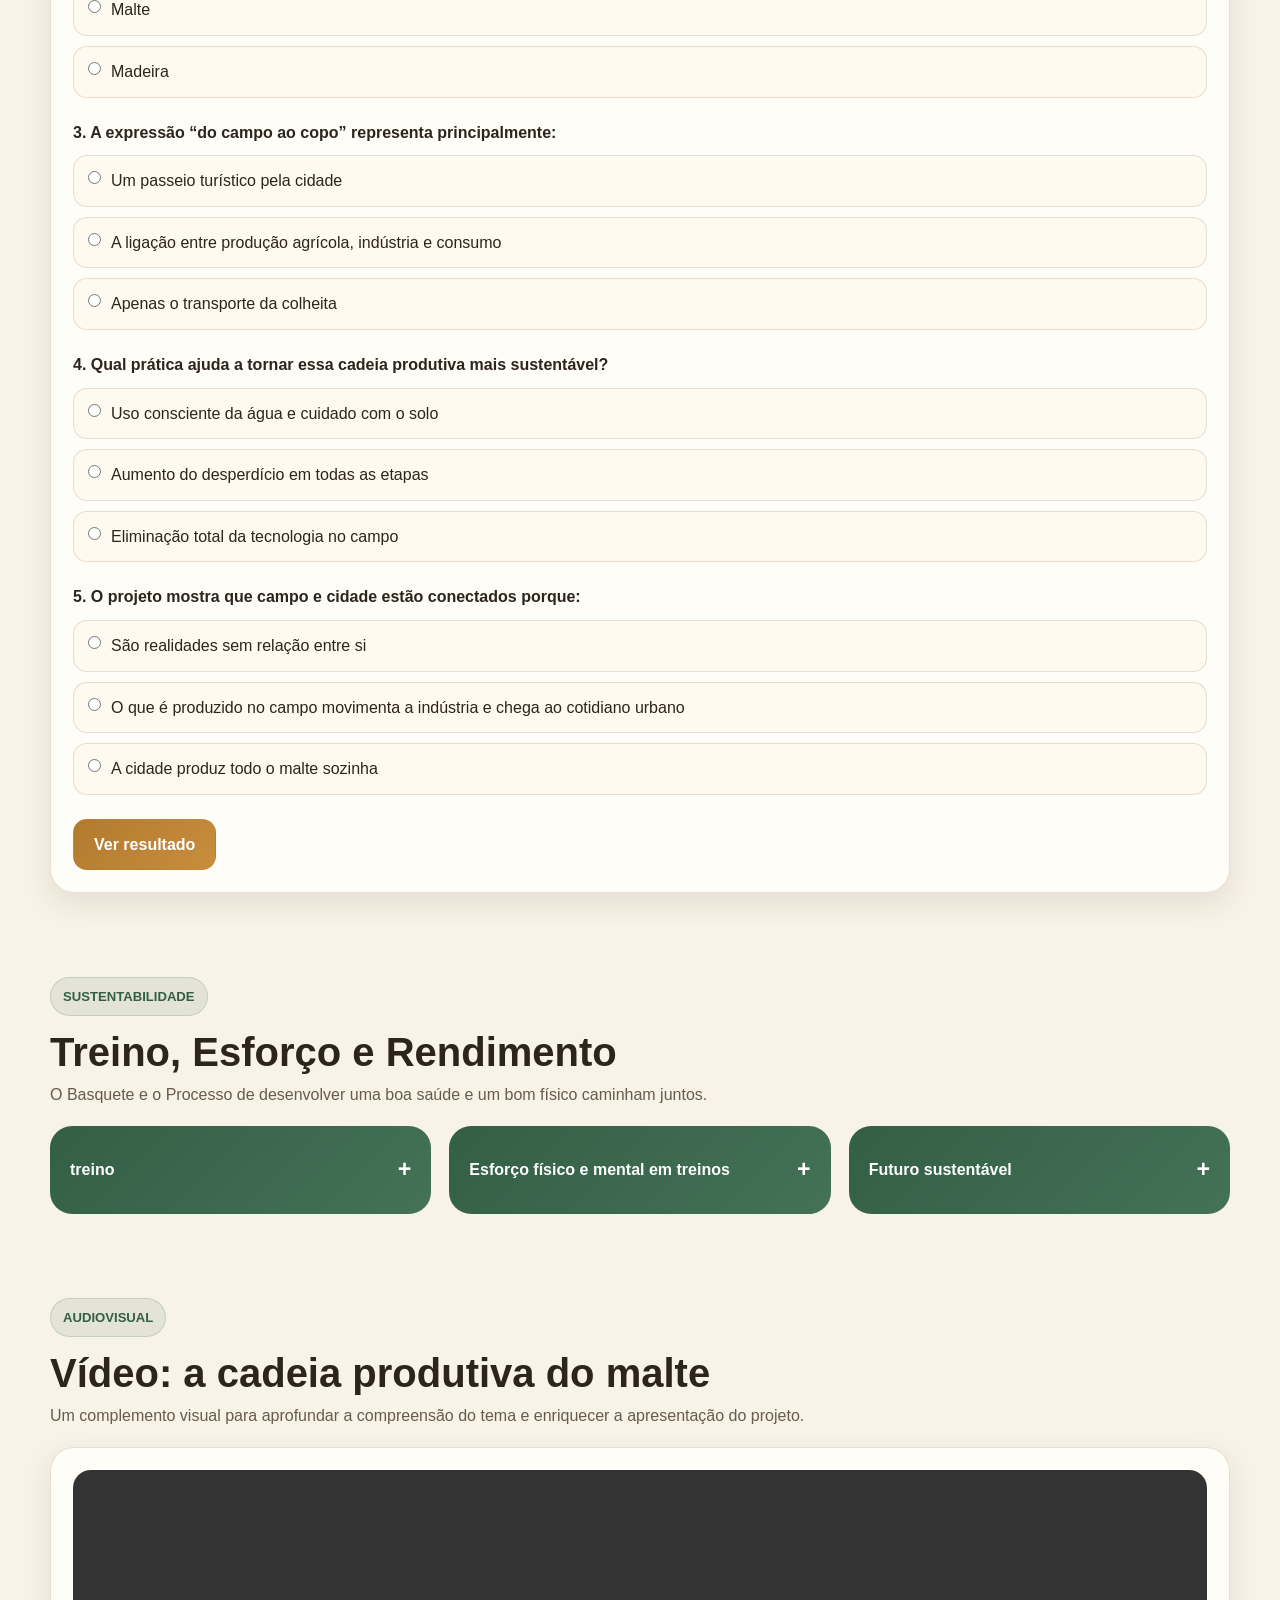
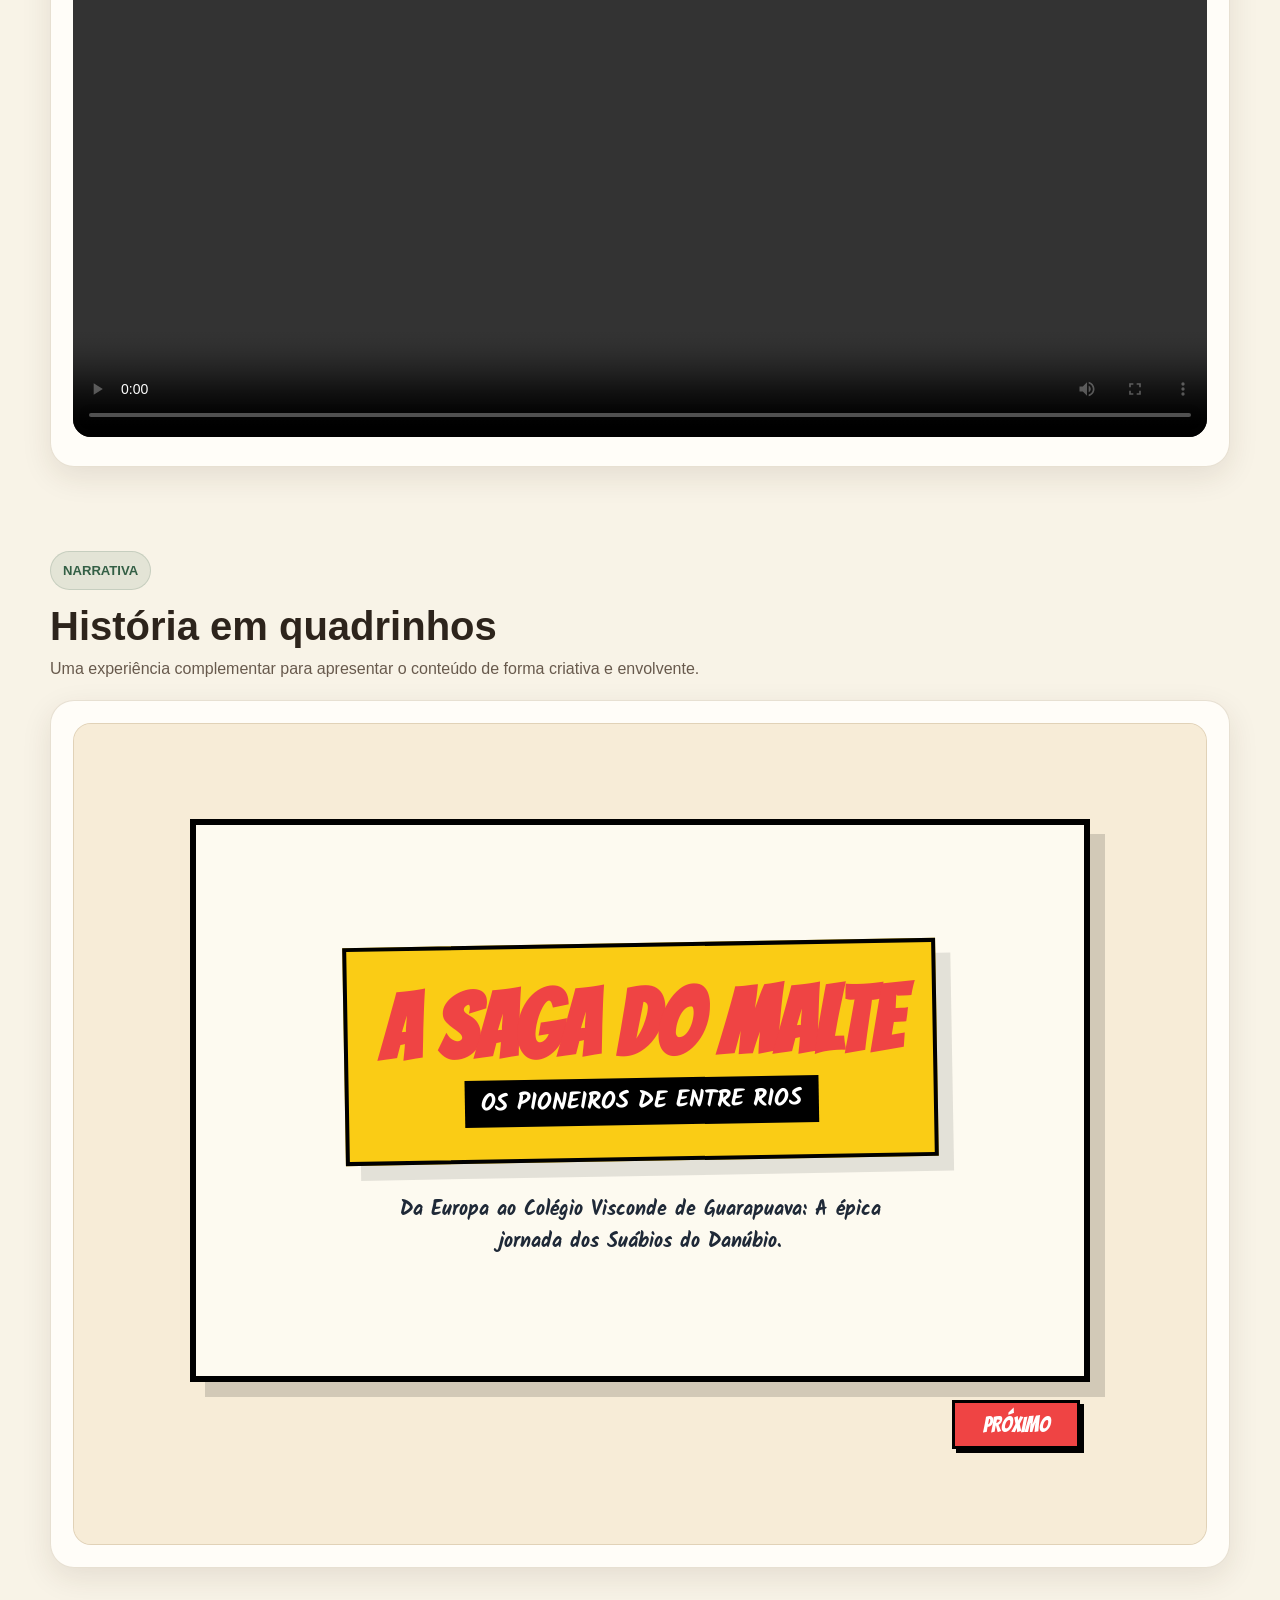
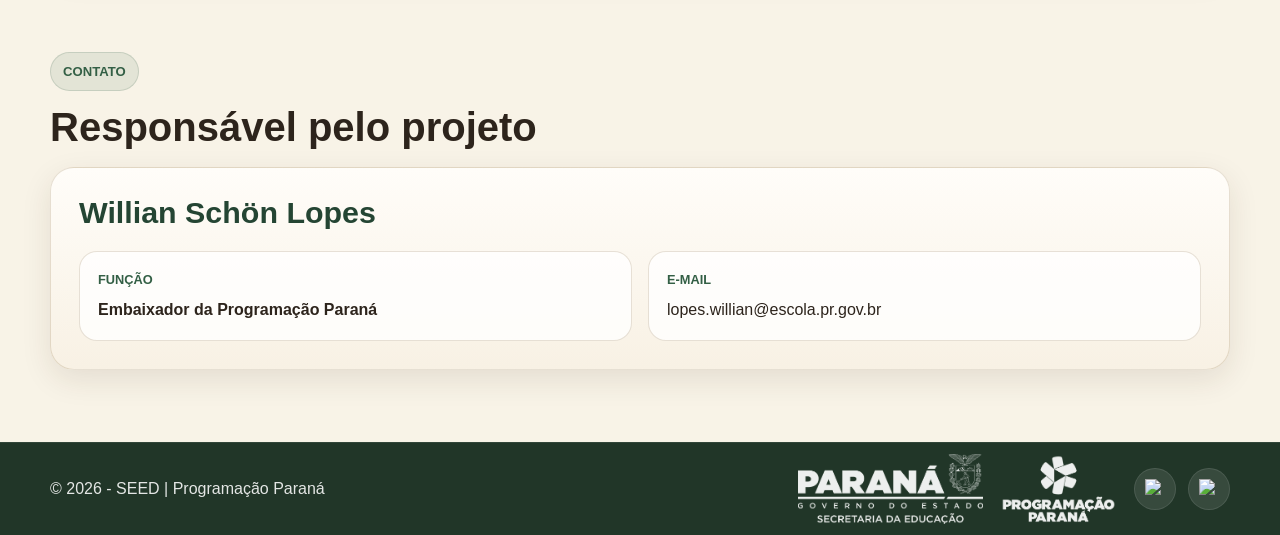
==== commit 34e81bad: "Update index.html" ====
--- a/index.html
+++ b/index.html
@@ -251,17 +251,17 @@
       <div class="cards-grid">
         <article class="info-card expandable-card">
           <button class="card-toggle" type="button" aria-expanded="false">
-            <span>Produção responsável</span>
+            <span>treino</span>
             <span class="card-icon">+</span>
           </button>
           <div class="card-content">
-            <p>Produzir com qualidade exige planejamento, tecnologia e boas práticas agrícolas desde o preparo do solo até a colheita.</p>
+            <p>Ter em mente o que deseja treinar e começar a tornar o treino com frequência.</p>
           </div>
         </article>
 
         <article class="info-card expandable-card">
           <button class="card-toggle" type="button" aria-expanded="false">
-            <span>Equilíbrio ambiental</span>
+            <span>Esforço físico e mental em treinos</span>
             <span class="card-icon">+</span>
           </button>
           <div class="card-content">
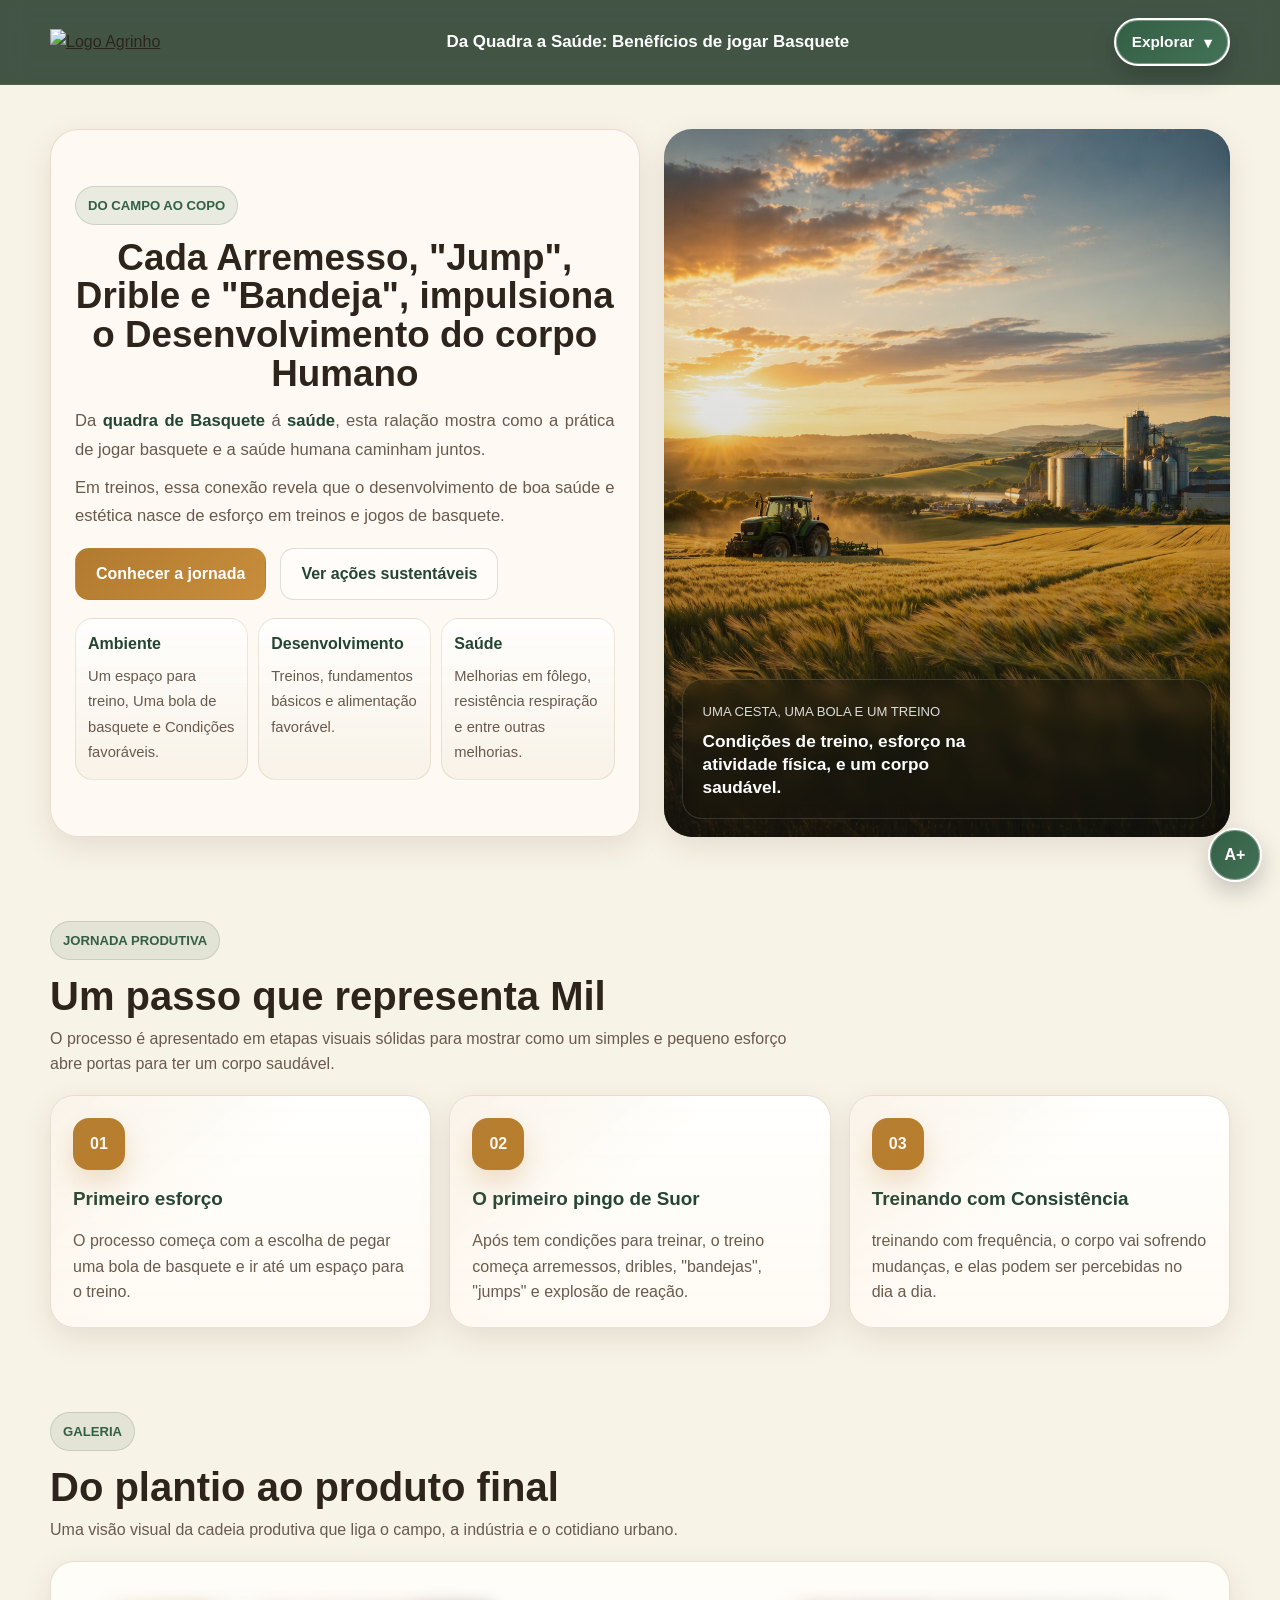
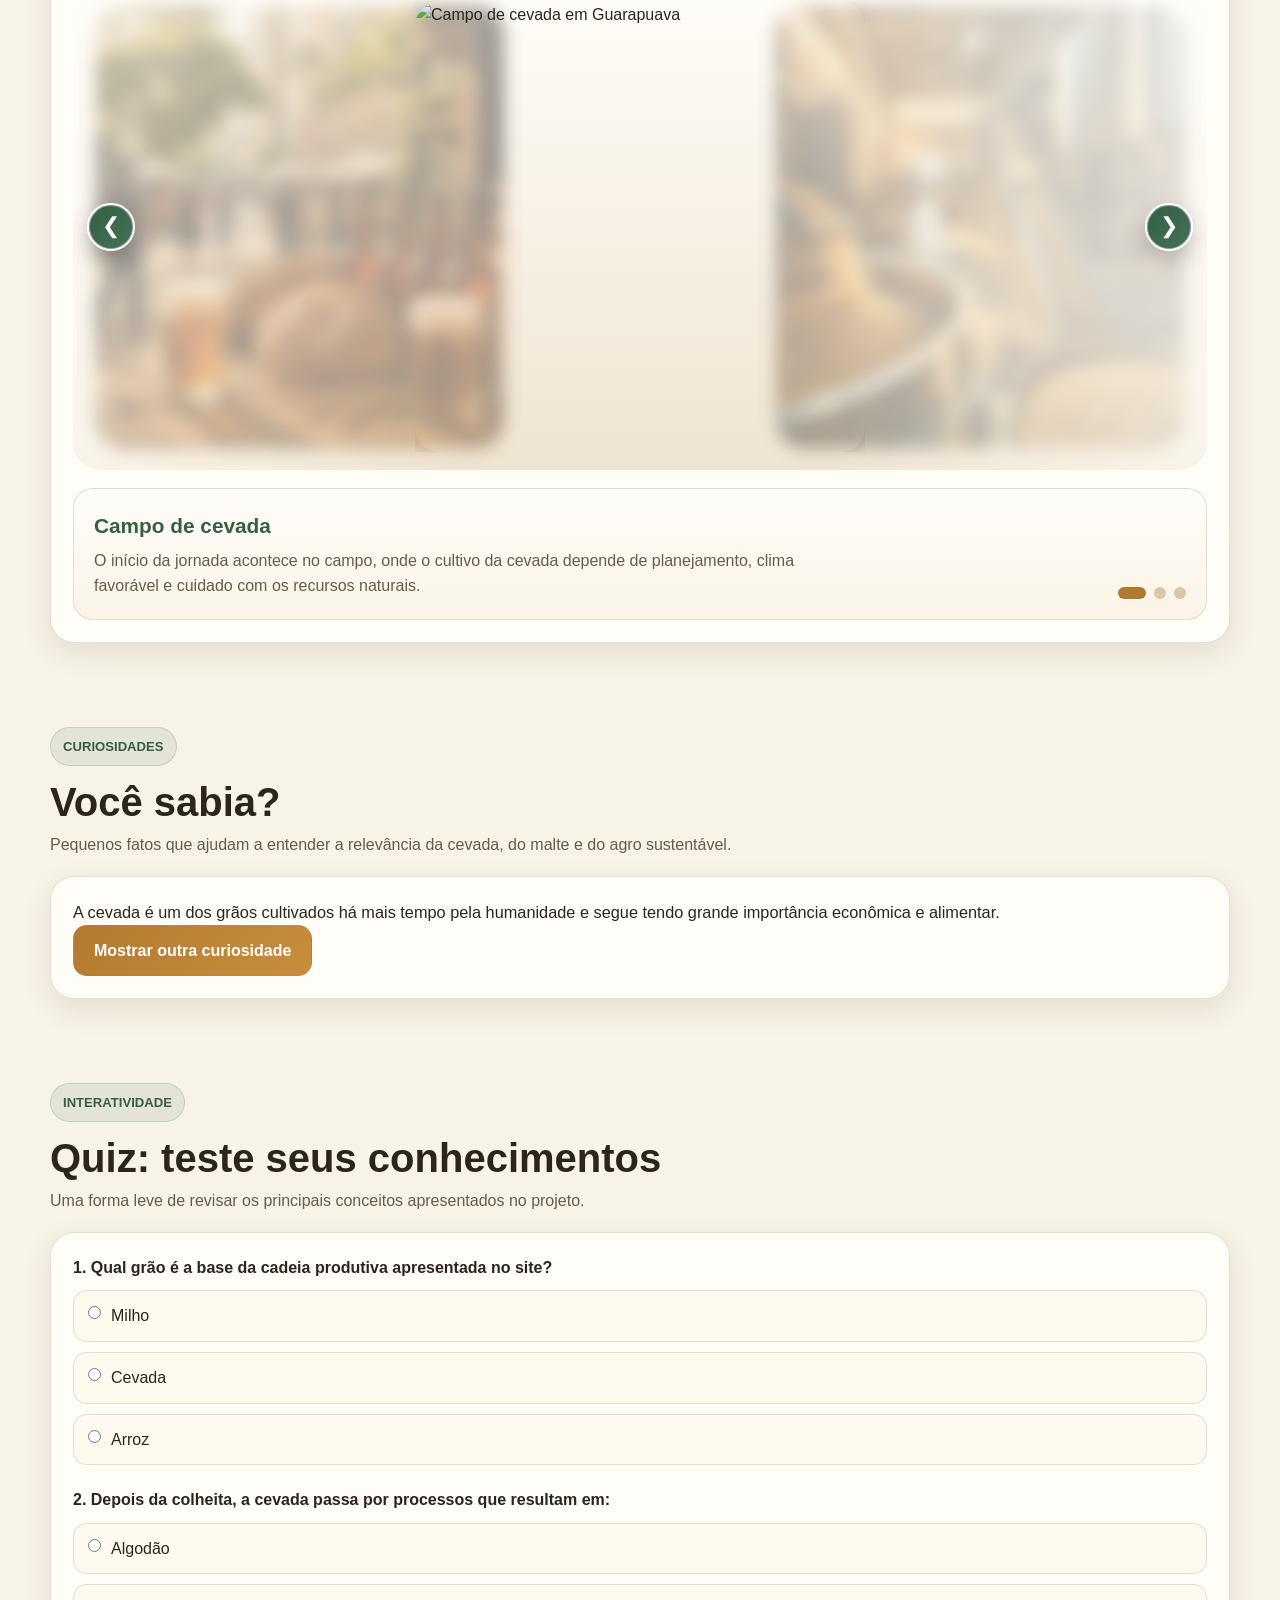
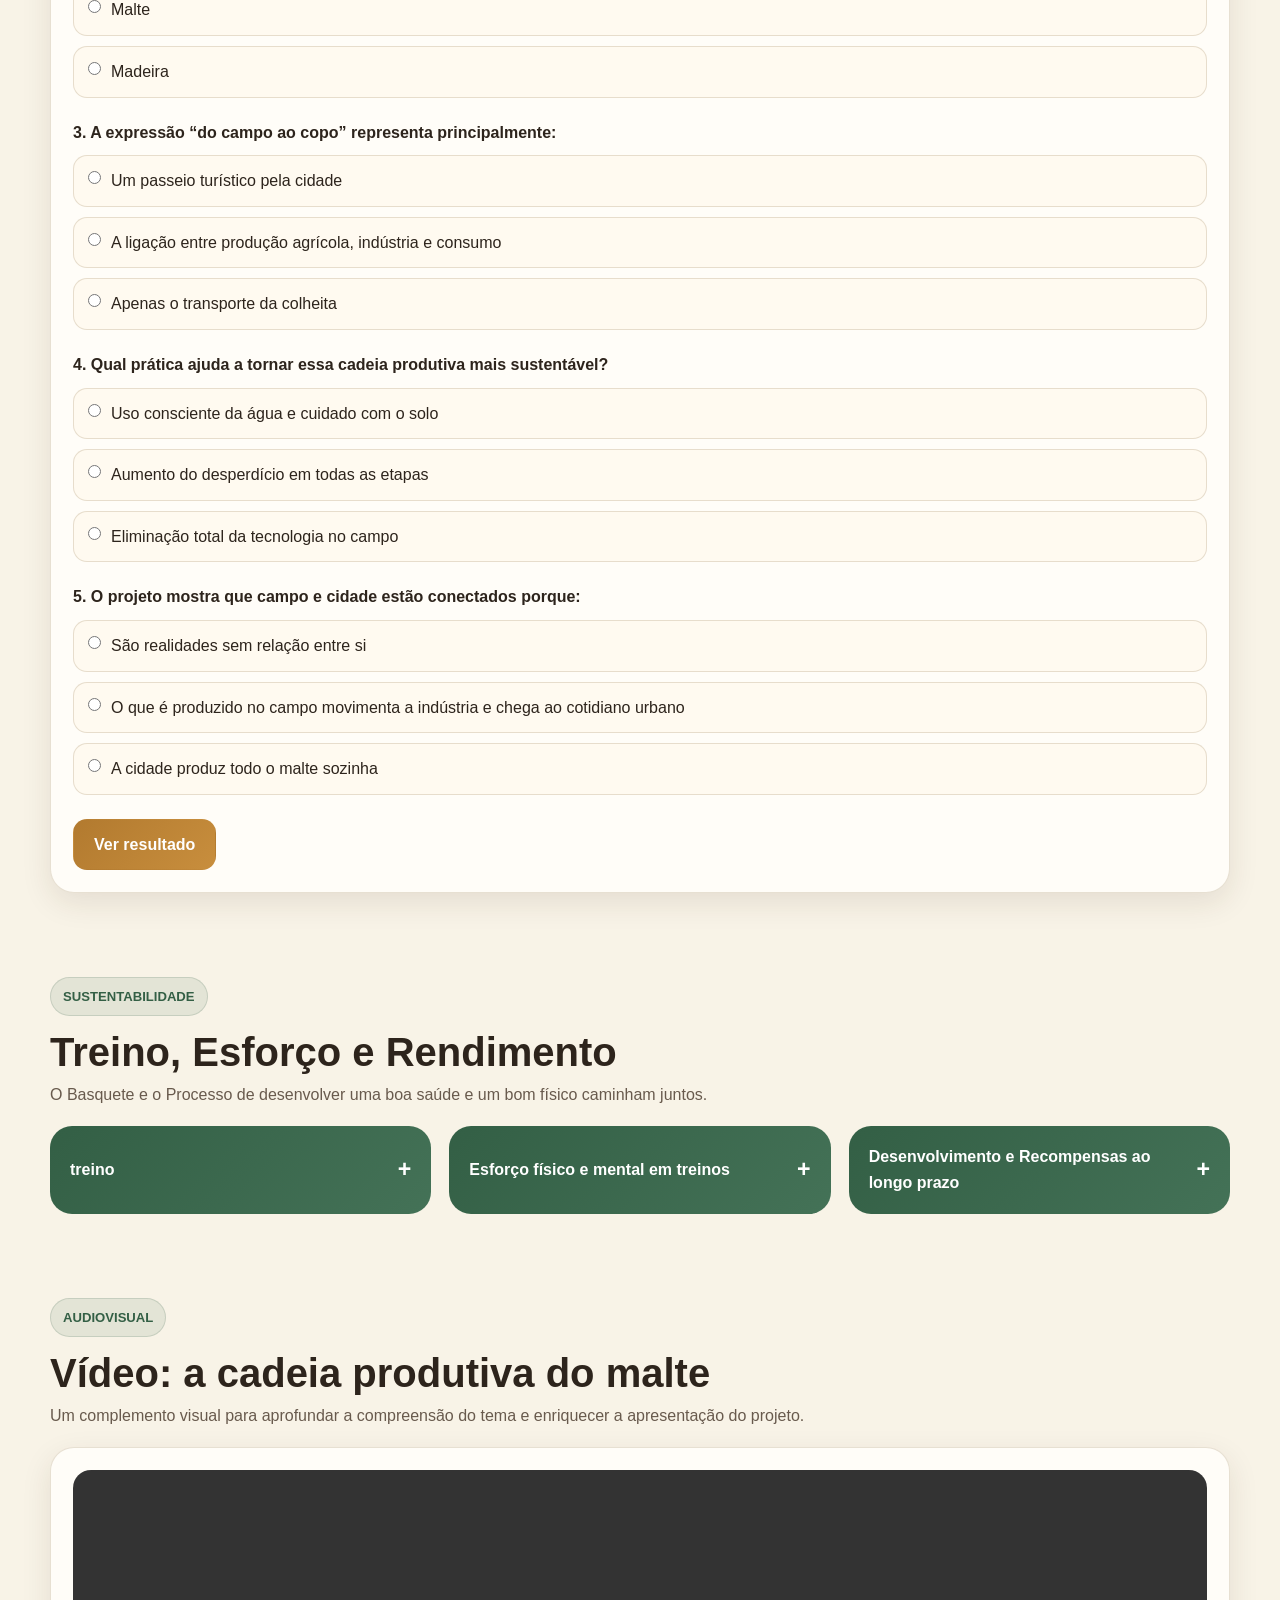
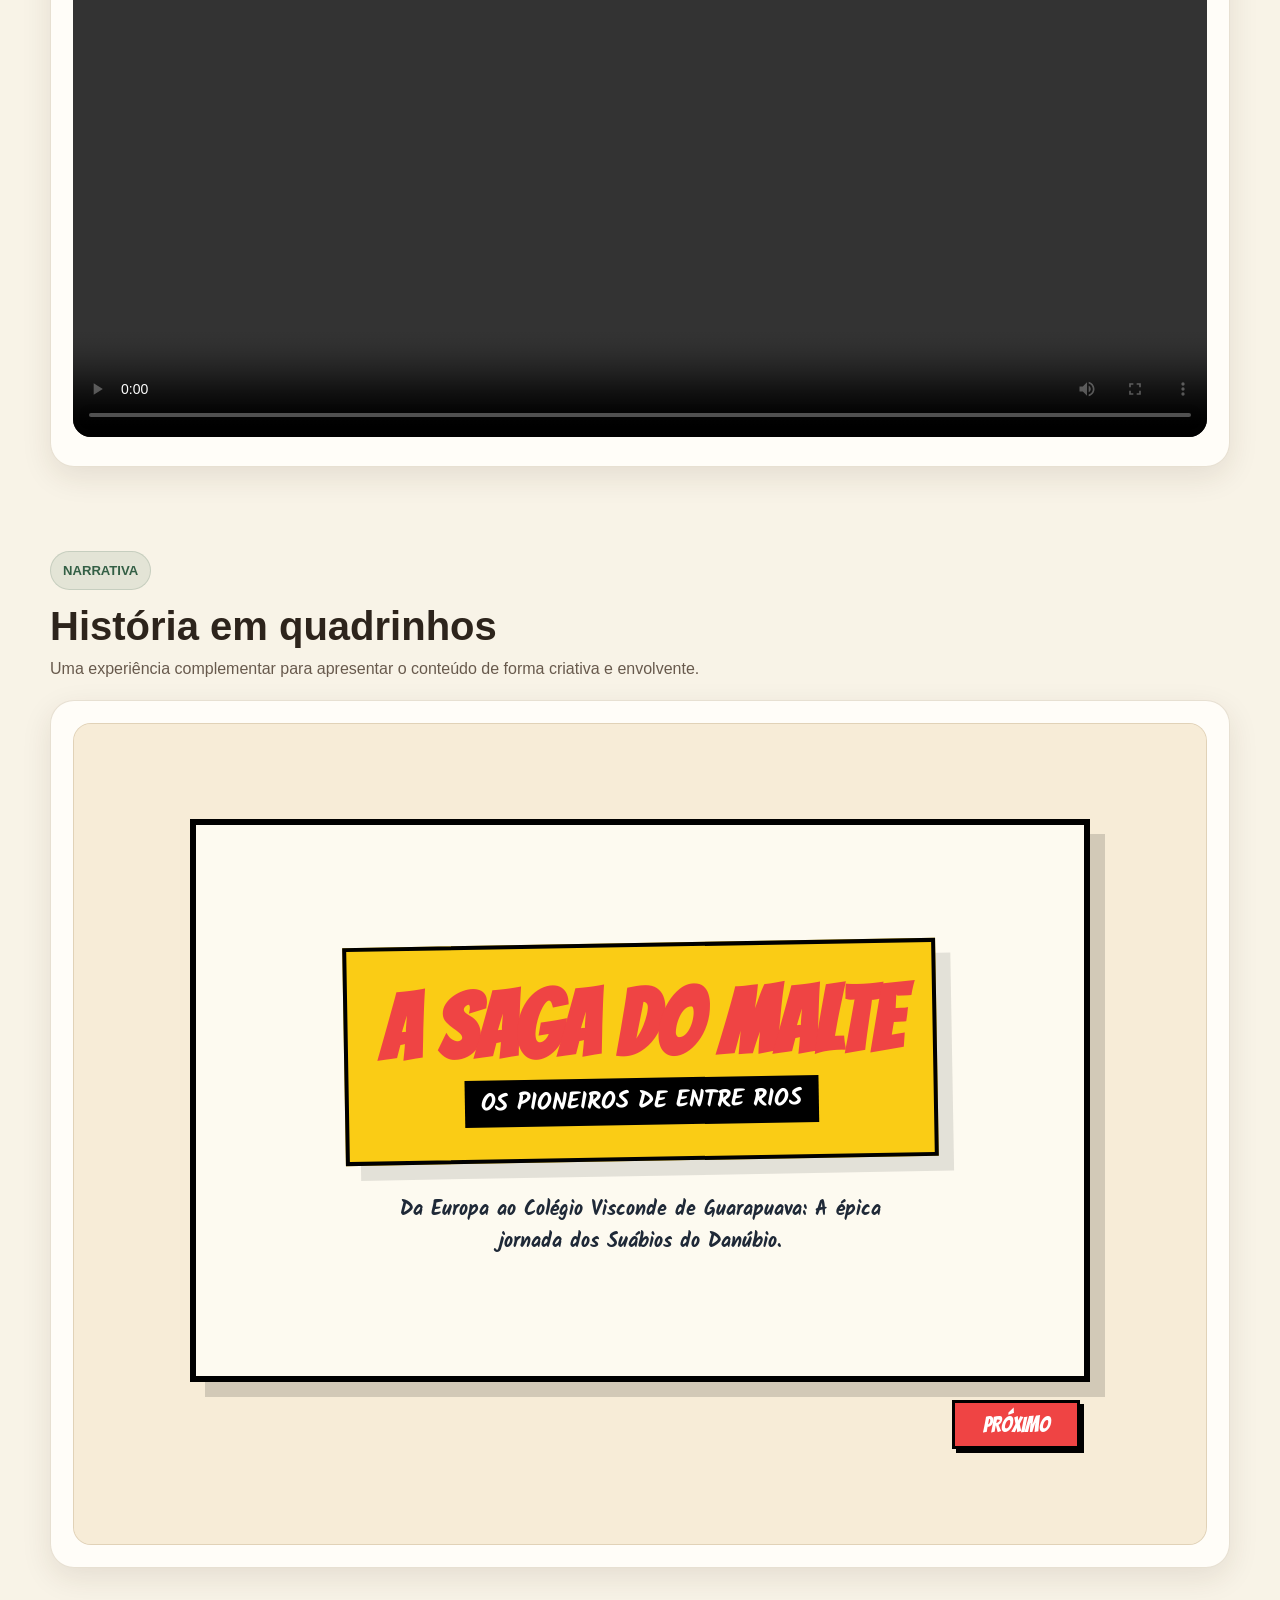
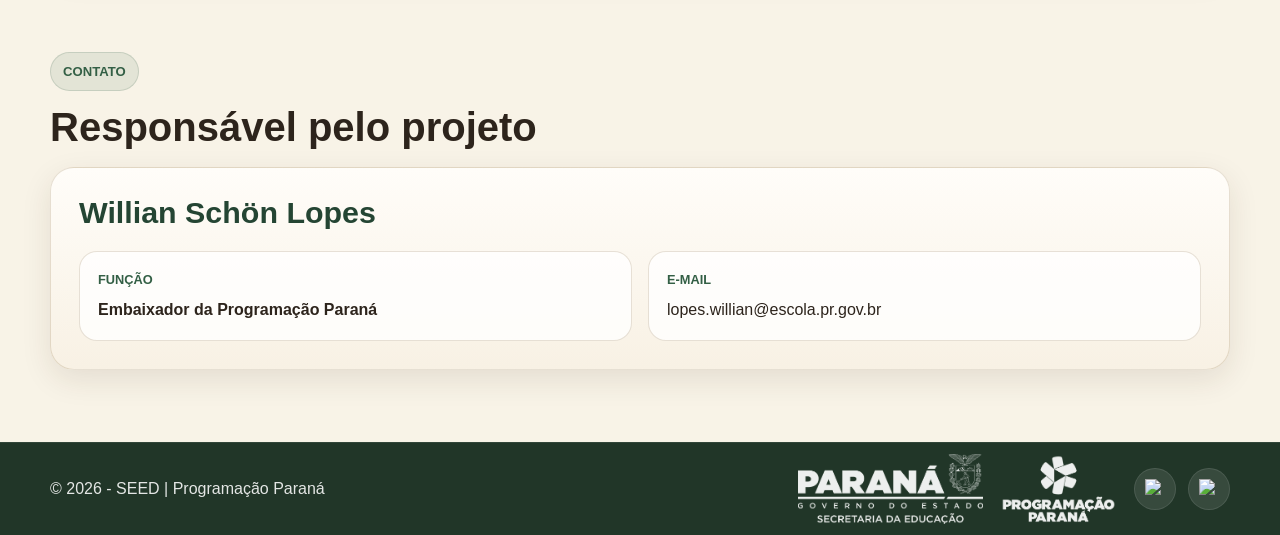
==== commit 3890e605: "Update index.html" ====
--- a/index.html
+++ b/index.html
@@ -265,17 +265,17 @@
             <span class="card-icon">+</span>
           </button>
           <div class="card-content">
-            <p>O uso consciente da água, a preservação do solo e a redução de desperdícios ajudam a manter a produtividade sem comprometer o meio ambiente.</p>
+            <p>É preciso se comprometer aos treinos, melhorar e aprimorar os fundamnetos e ter uma alimentação saudável.</p>
           </div>
         </article>
 
         <article class="info-card expandable-card">
           <button class="card-toggle" type="button" aria-expanded="false">
-            <span>Futuro sustentável</span>
+            <span>Desenvolvimento e Recompensas ao longo prazo</span>
             <span class="card-icon">+</span>
           </button>
           <div class="card-content">
-            <p>Pensar no amanhã significa fortalecer o agro hoje com soluções que respeitem os recursos naturais e contribuam para as próximas gerações.</p>
+            <p>Praticando o treino e tendo uma alimentação boa impulsiona para a melhoria da saúde, bem estar físico e mental.</p>
           </div>
         </article>
       </div>
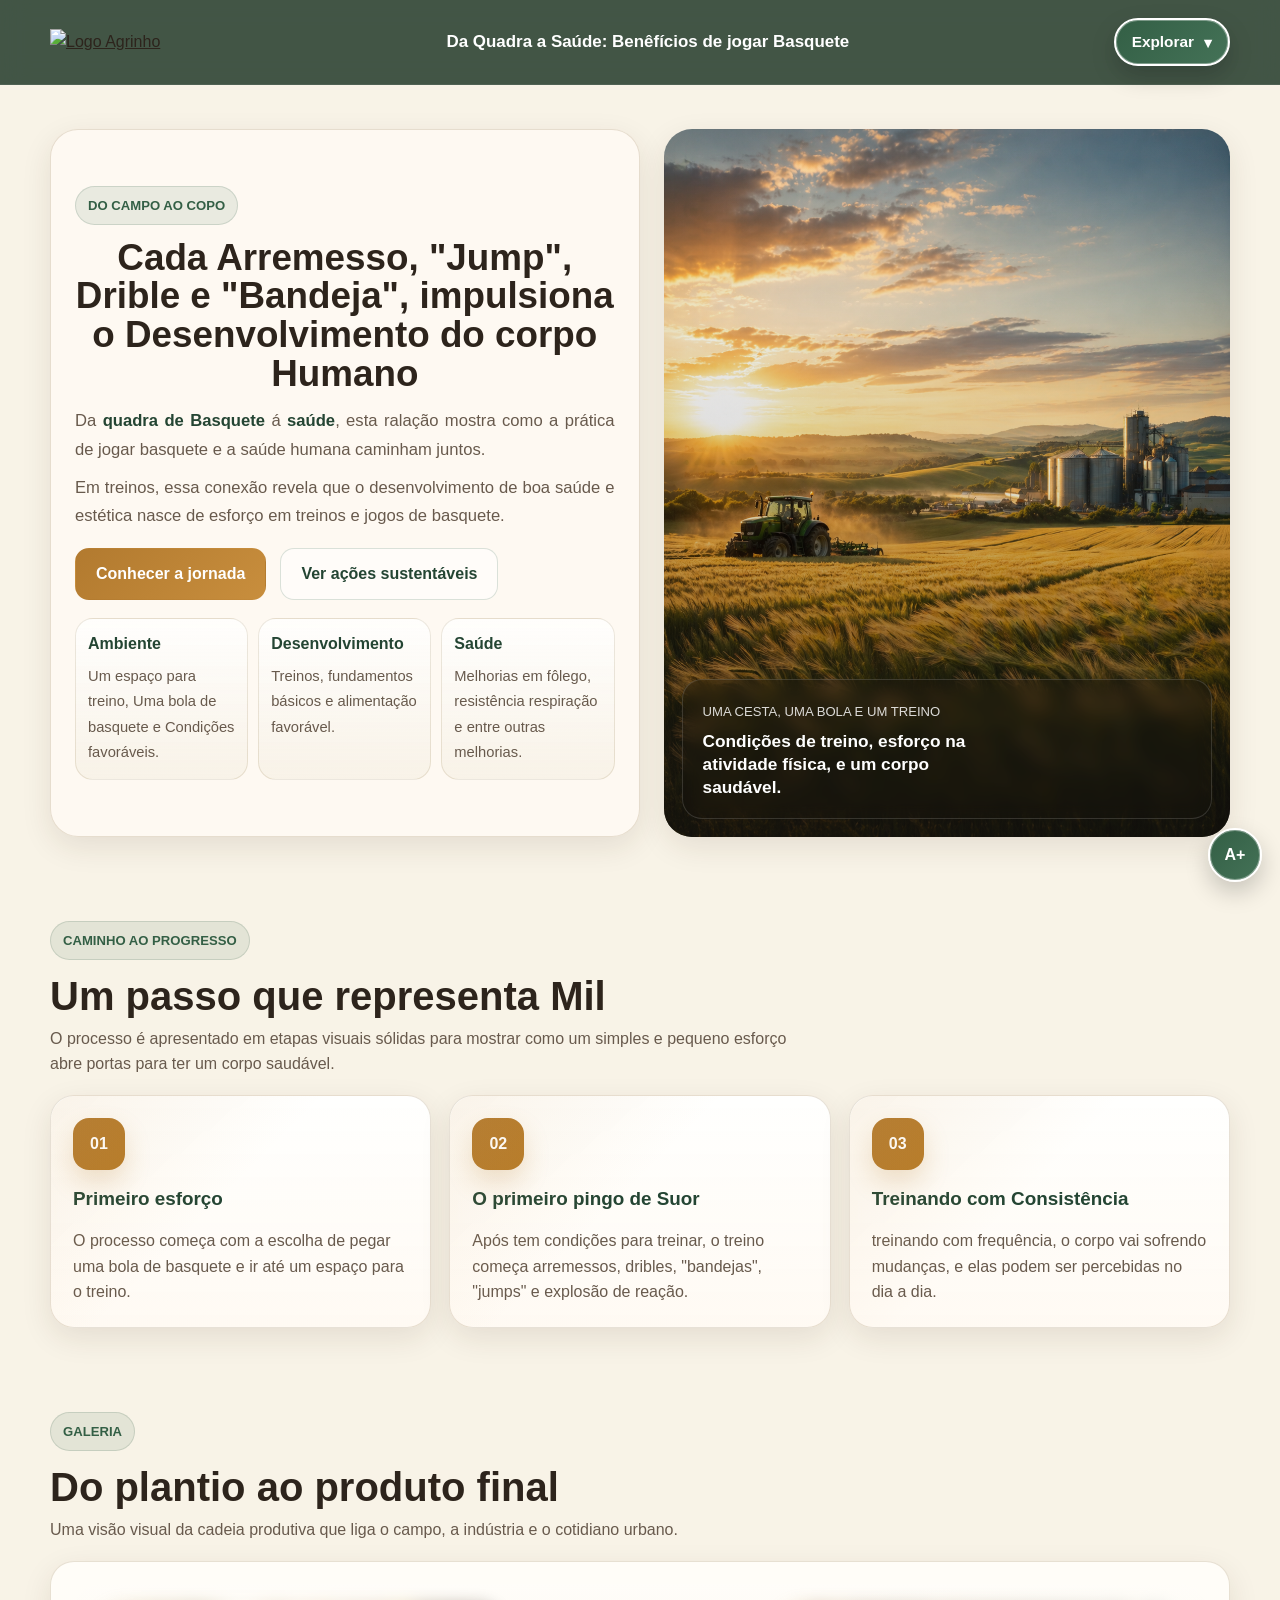
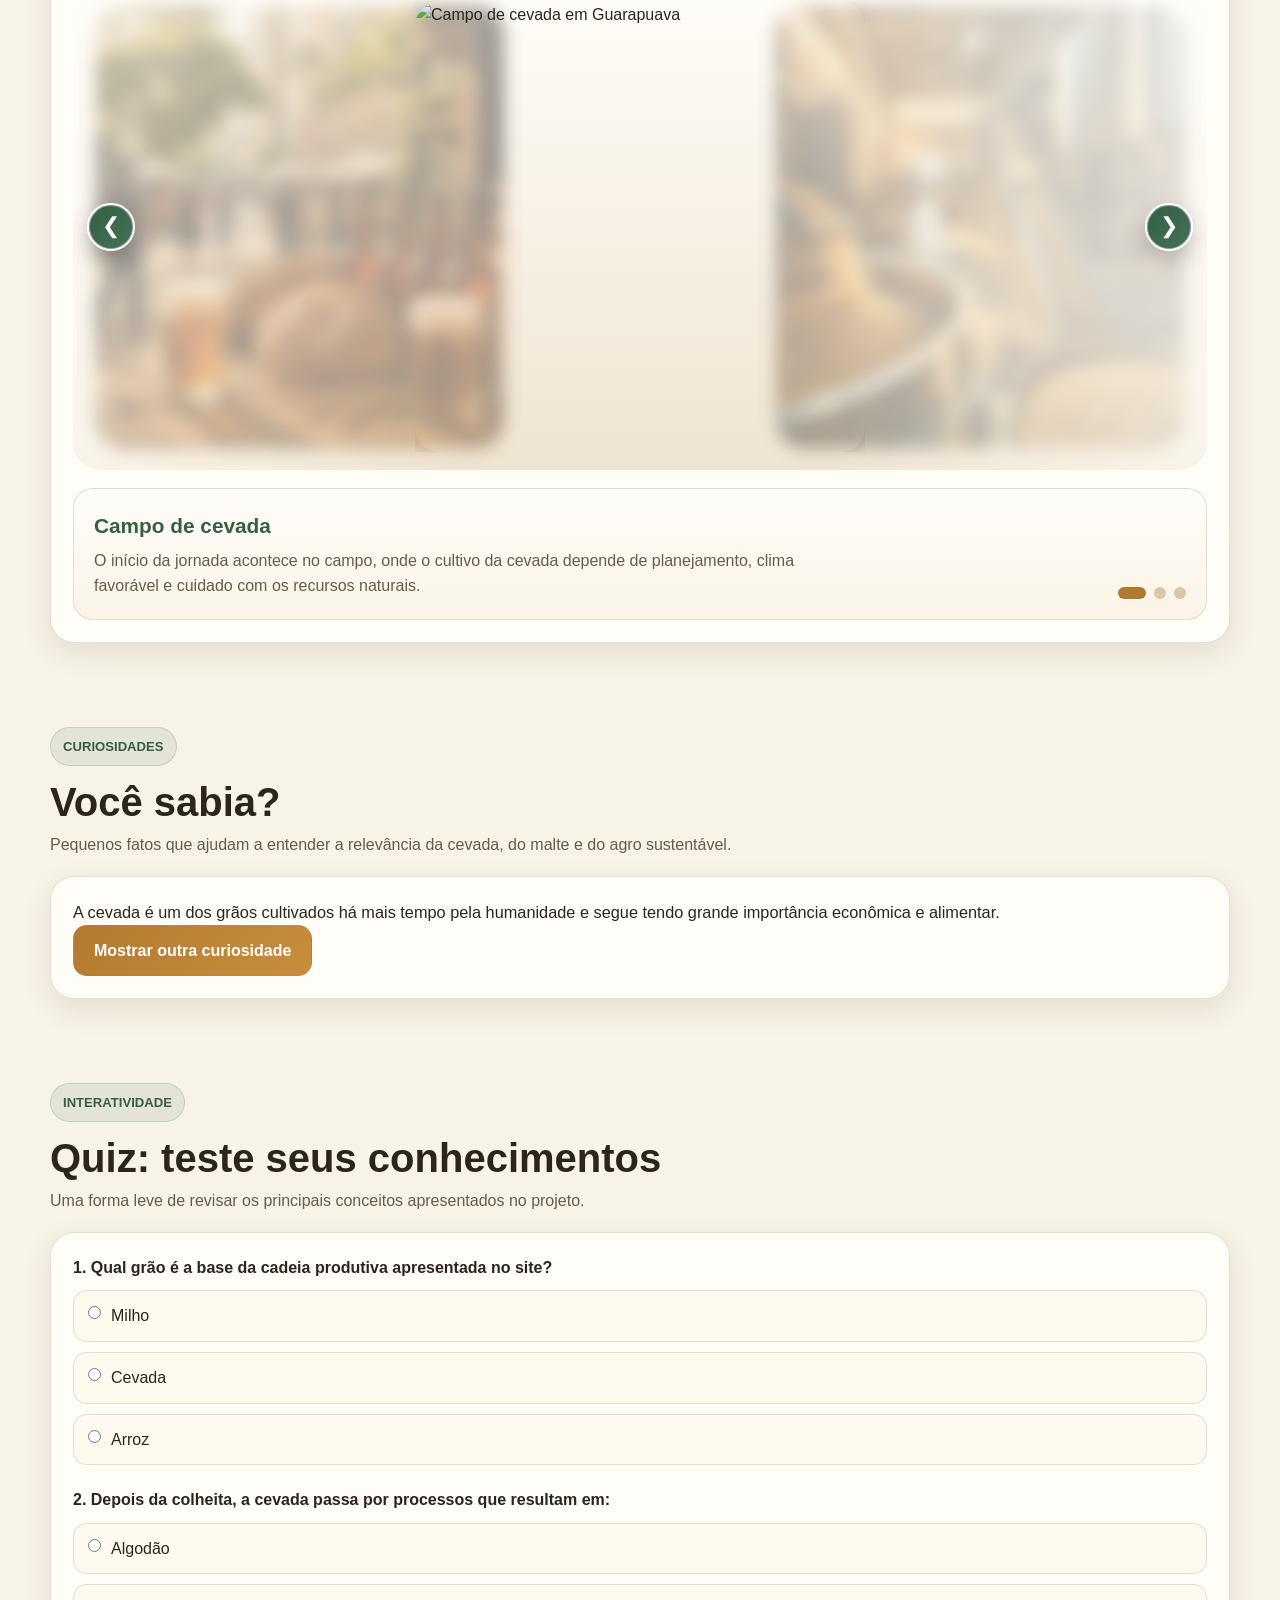
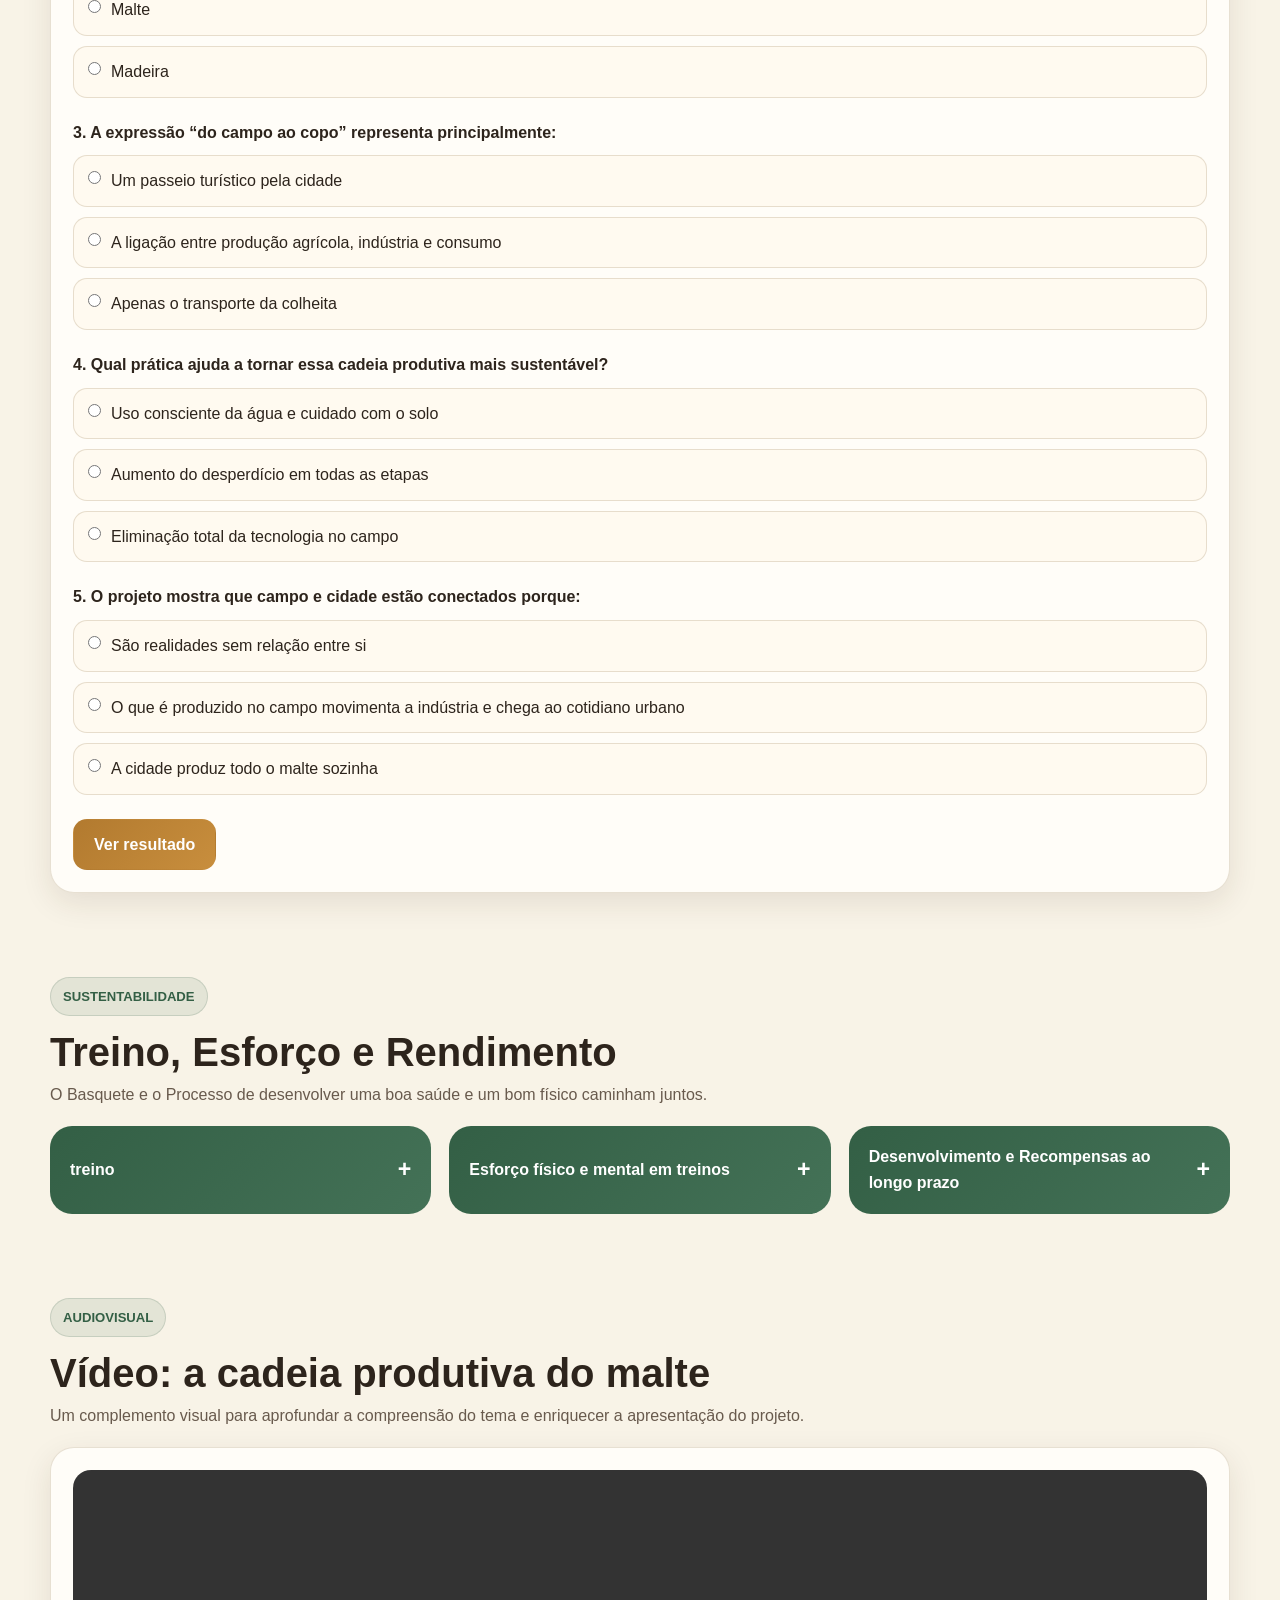
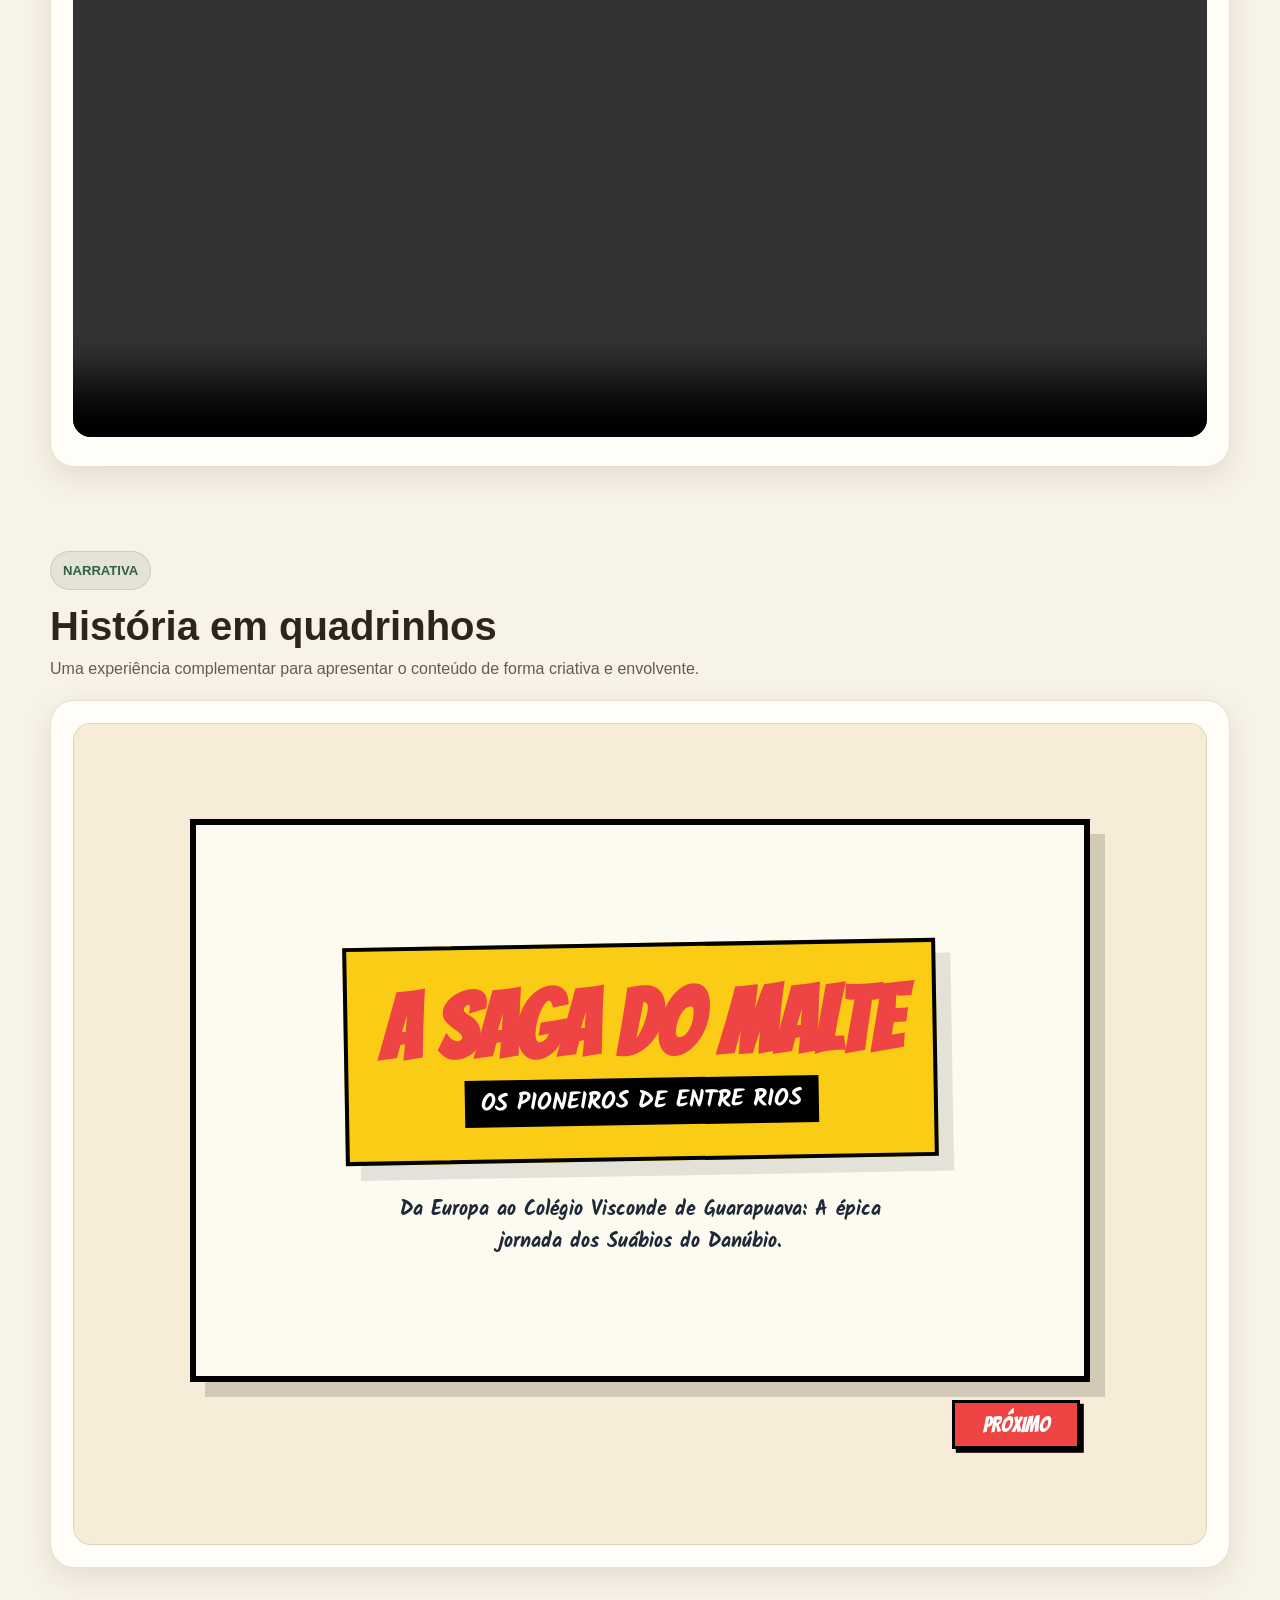
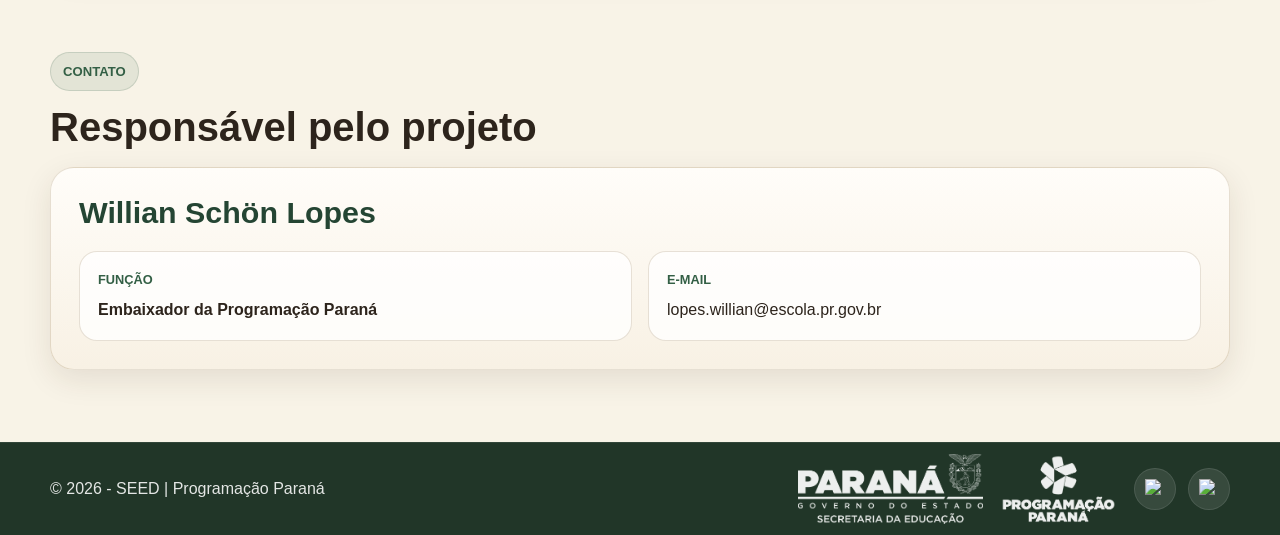
==== commit 722f1c22: "Update index.html" ====
--- a/index.html
+++ b/index.html
@@ -120,7 +120,7 @@
     <!-- Jornada: explica as etapas da cadeia produtiva da cevada ao malte. -->
     <section id="jornada" class="content-section reveal">
       <div class="section-heading">
-        <span class="section-tag">Jornada produtiva</span>
+        <span class="section-tag">caminho ao progresso</span>
         <h2>Um passo que representa Mil</h2>
         <p>O processo é apresentado em etapas visuais sólidas para mostrar como um simples e pequeno esforço abre portas para ter um corpo saudável.</p>
       </div>
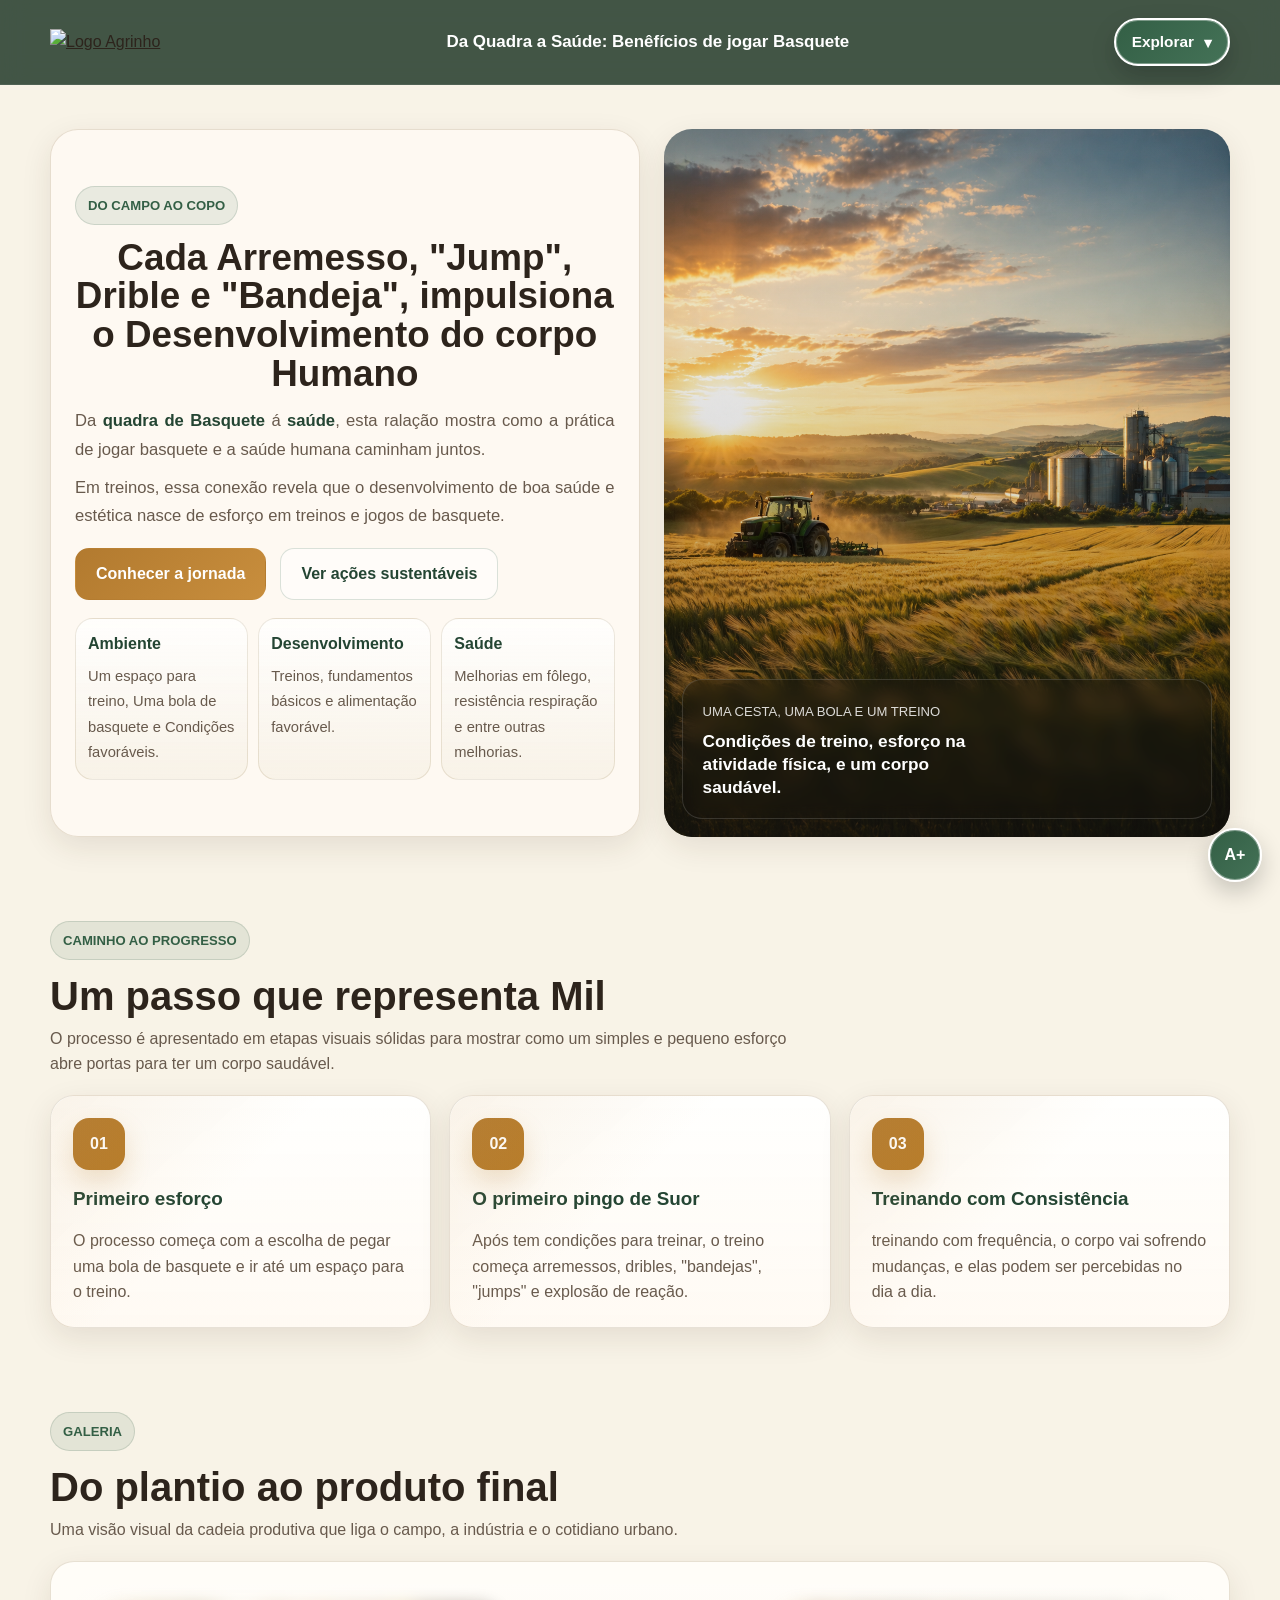
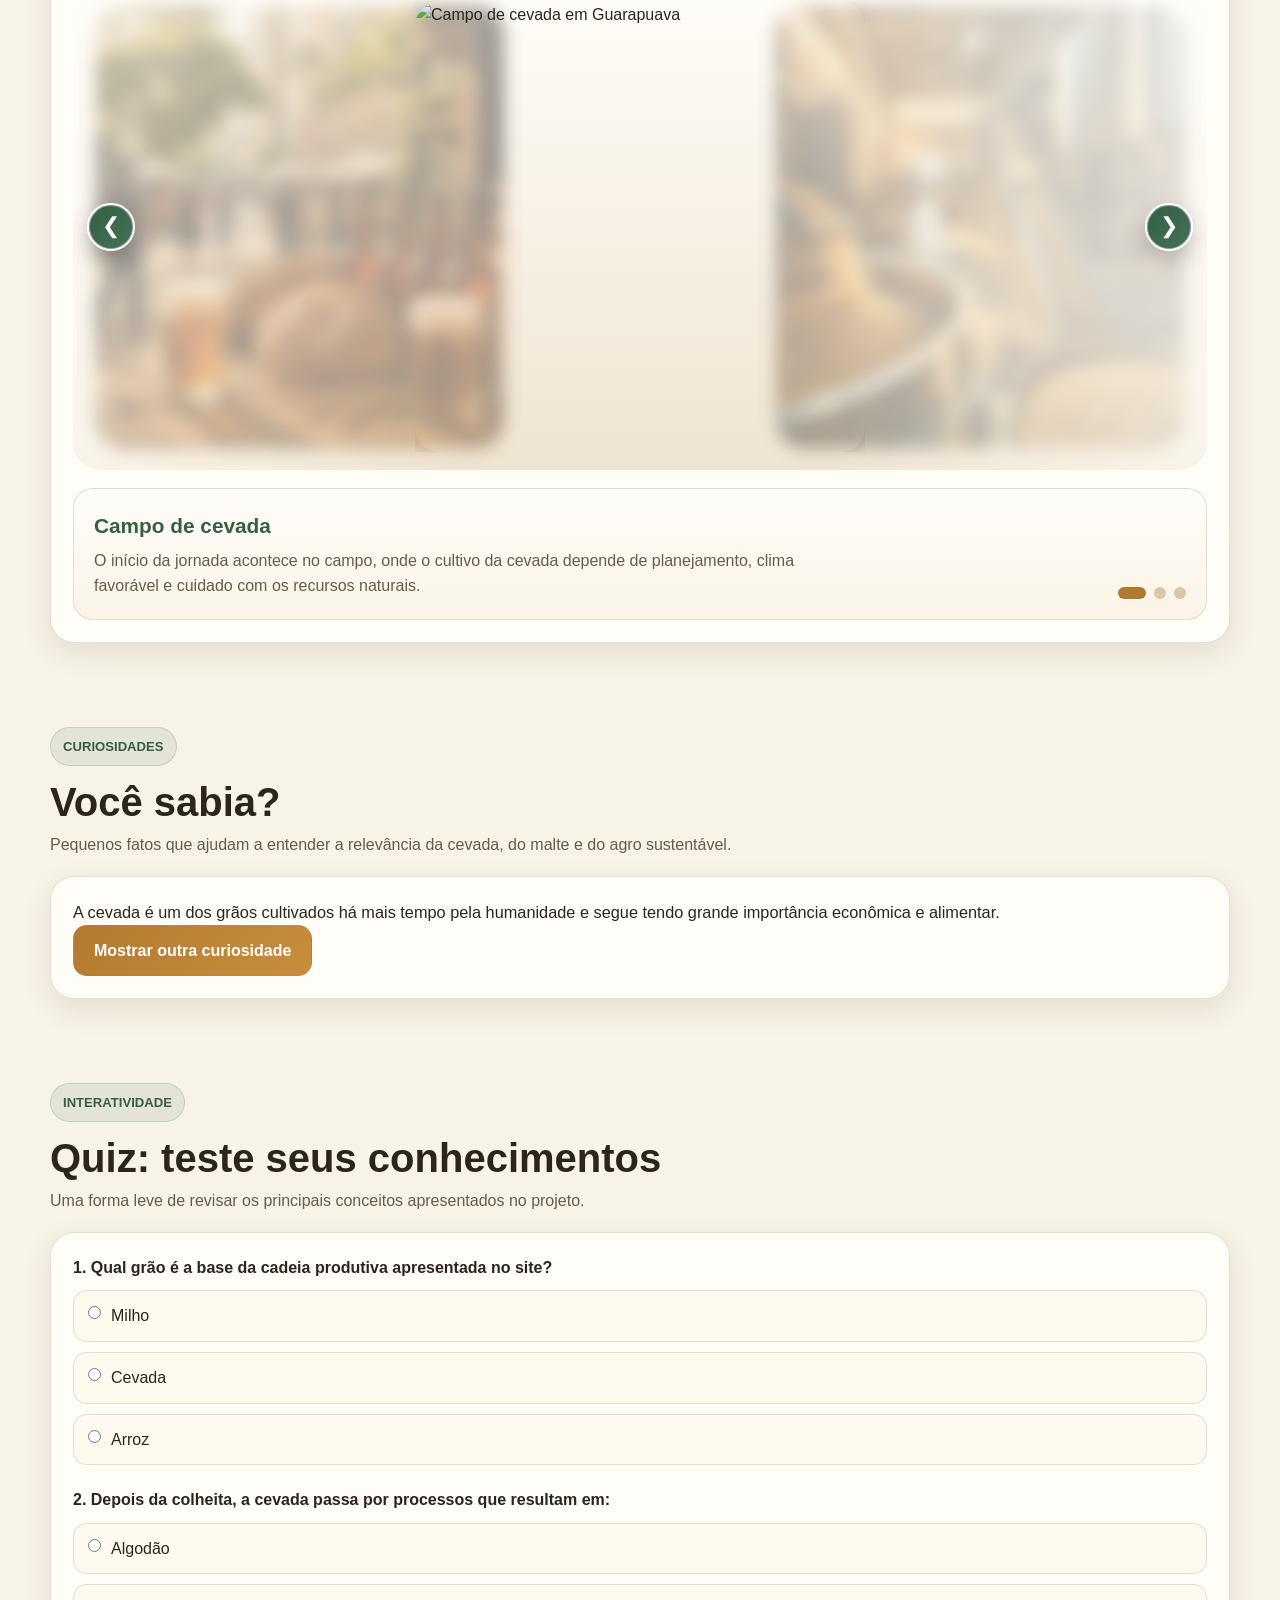
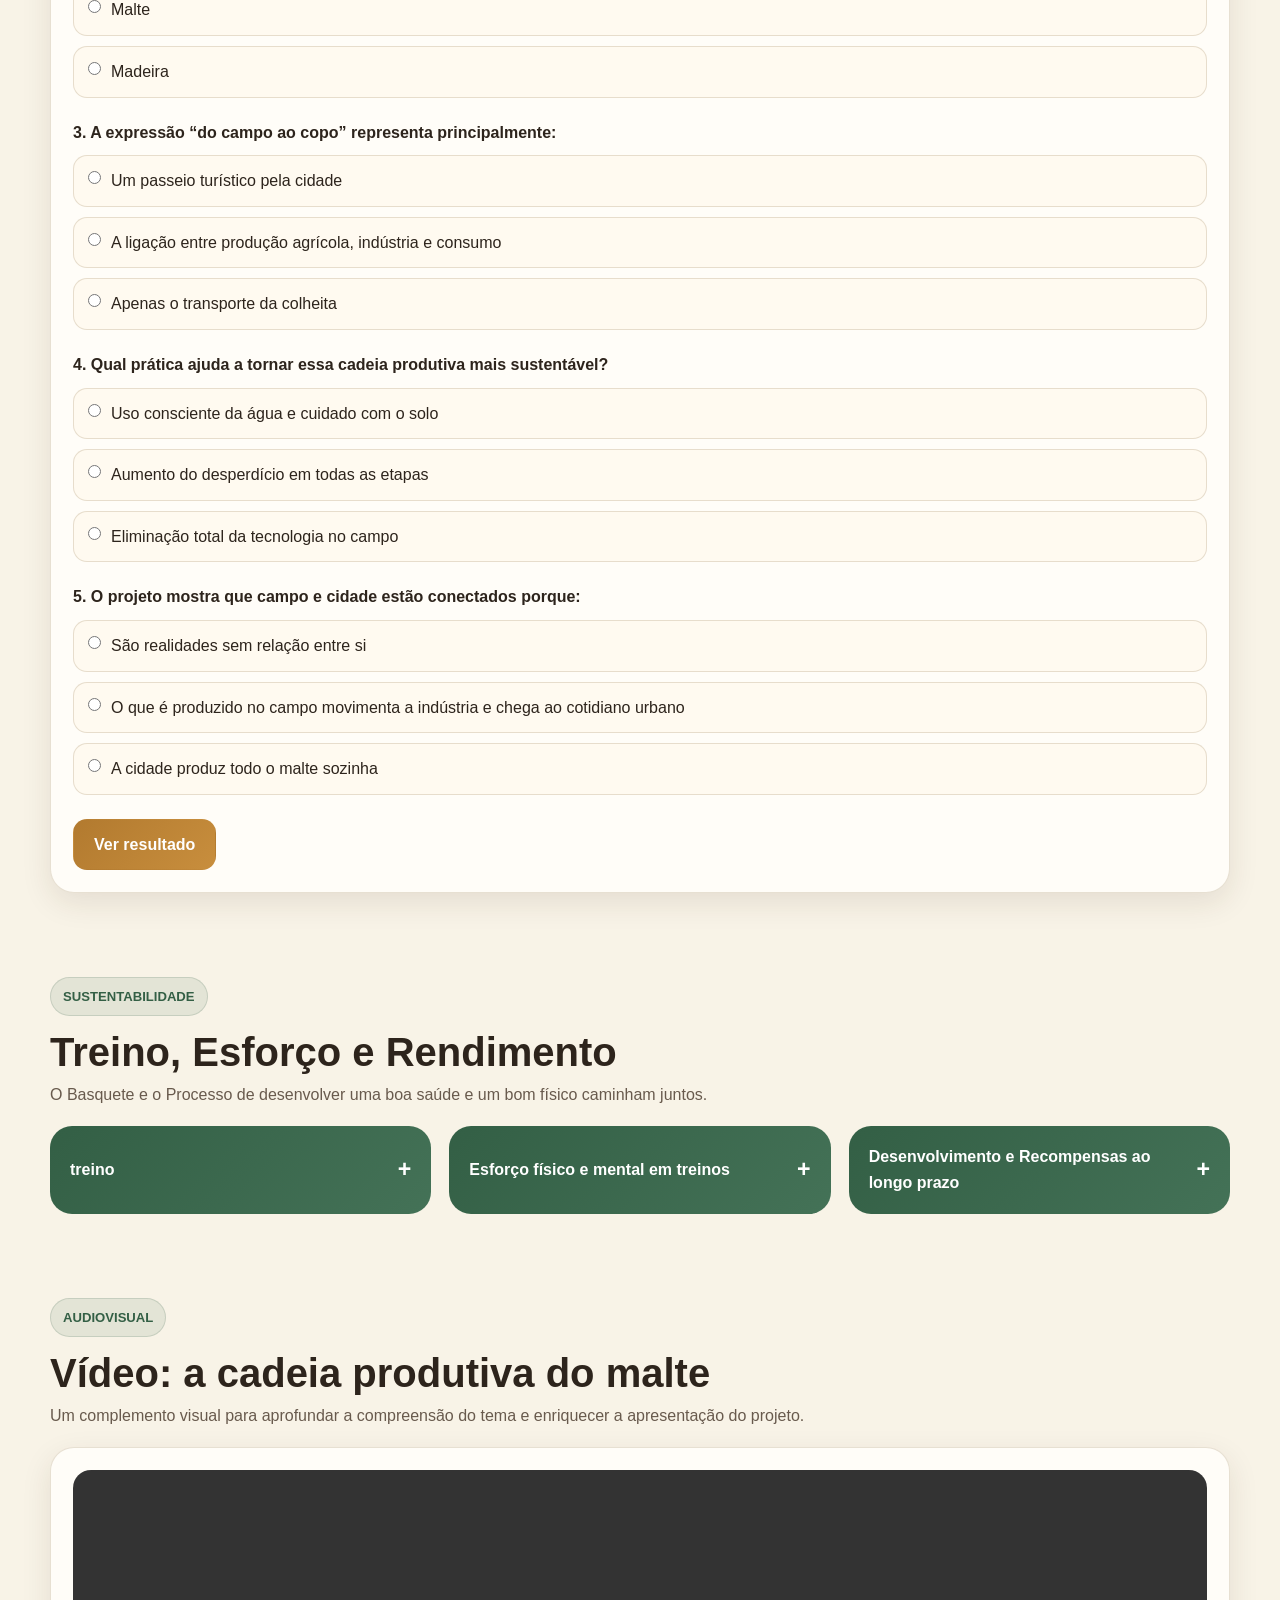
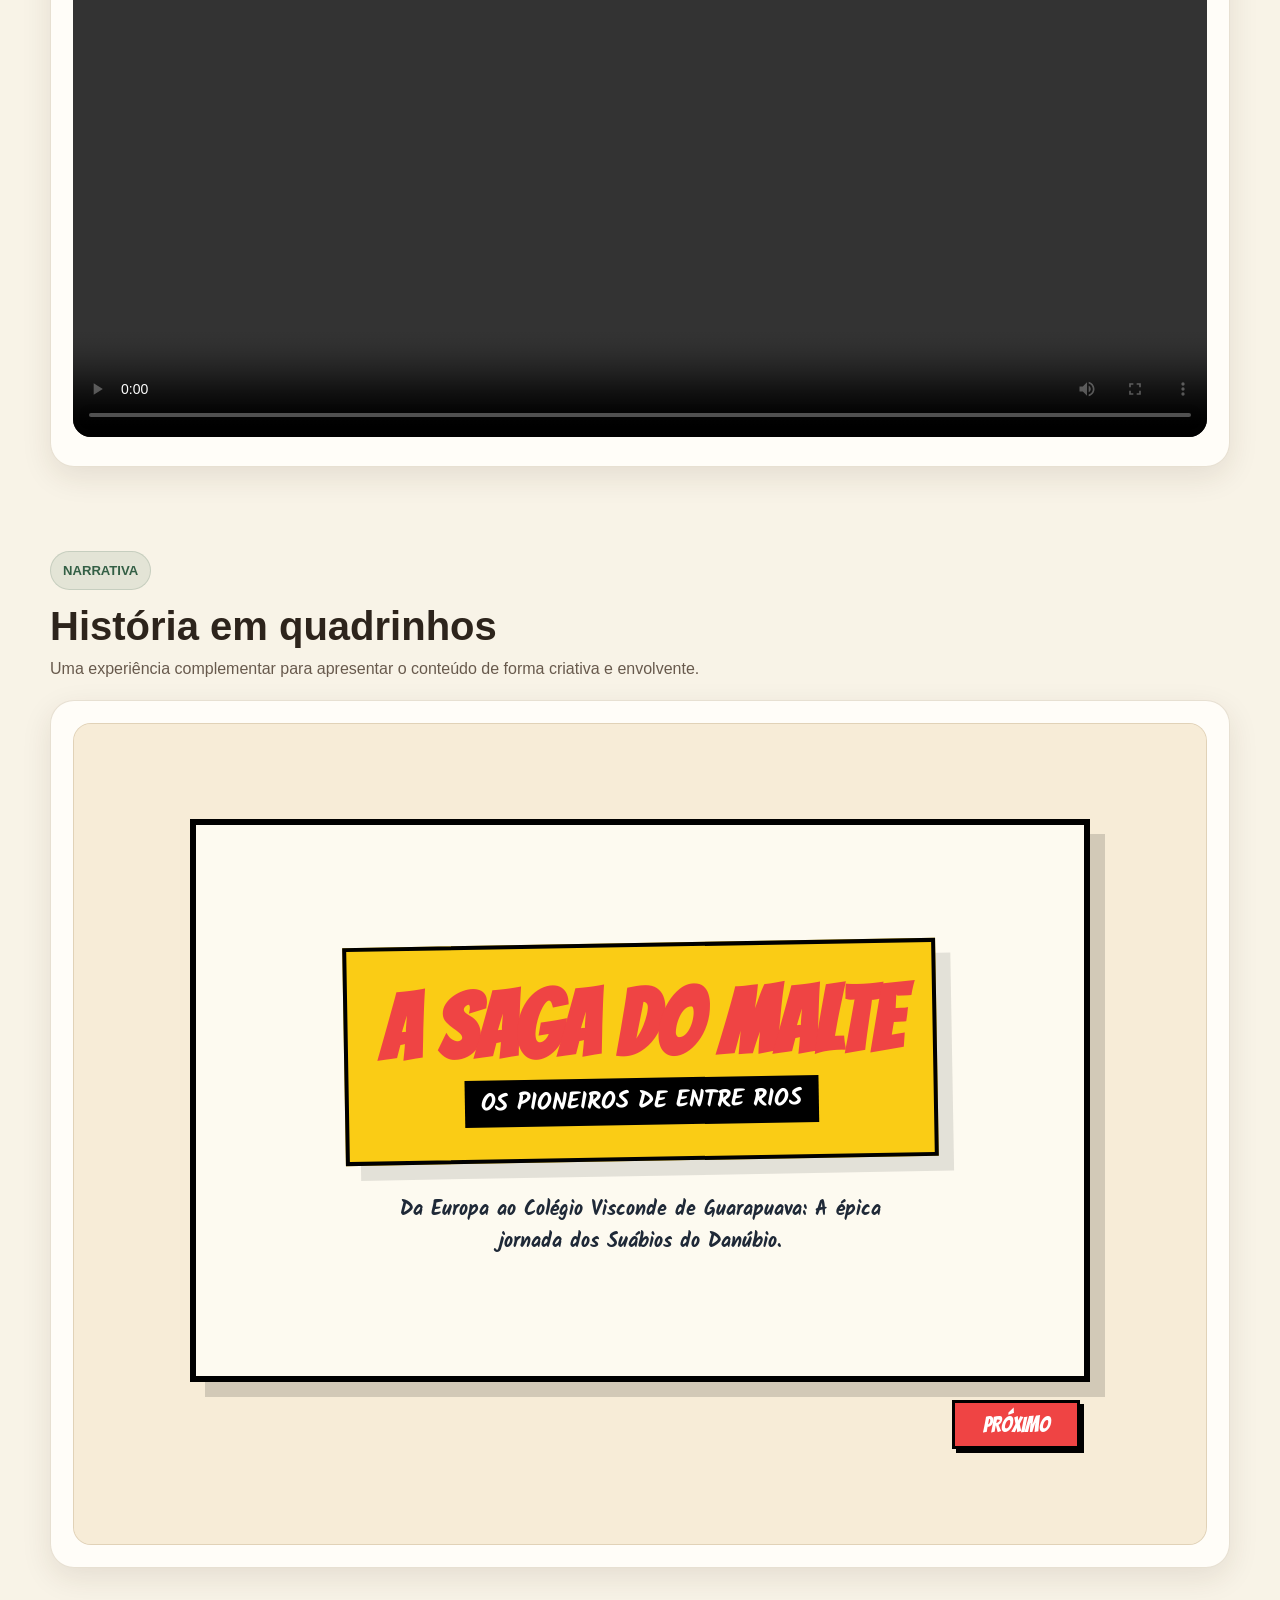
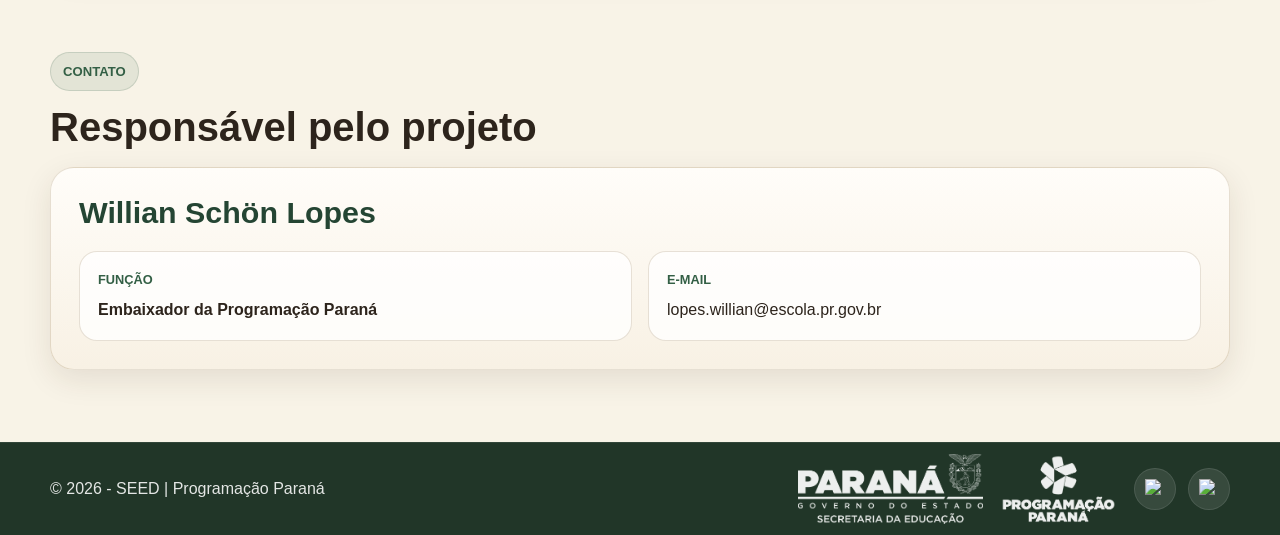
==== commit e27e3d2a: "Update index.html" ====
--- a/index.html
+++ b/index.html
@@ -3,7 +3,7 @@
 <head>
   <meta charset="UTF-8" />
   <meta name="viewport" content="width=device-width, initial-scale=1.0" />
-  <title>Do Campo ao Copo</title>
+  <title>Da quadra de basquete á saúde</title>
   <meta name="description" content="Projeto sobre a jornada da cevada ao malte, conectando agro, tecnologia, sustentabilidade e cidade." />
   <link rel="stylesheet" href="style.css" />
 </head>
